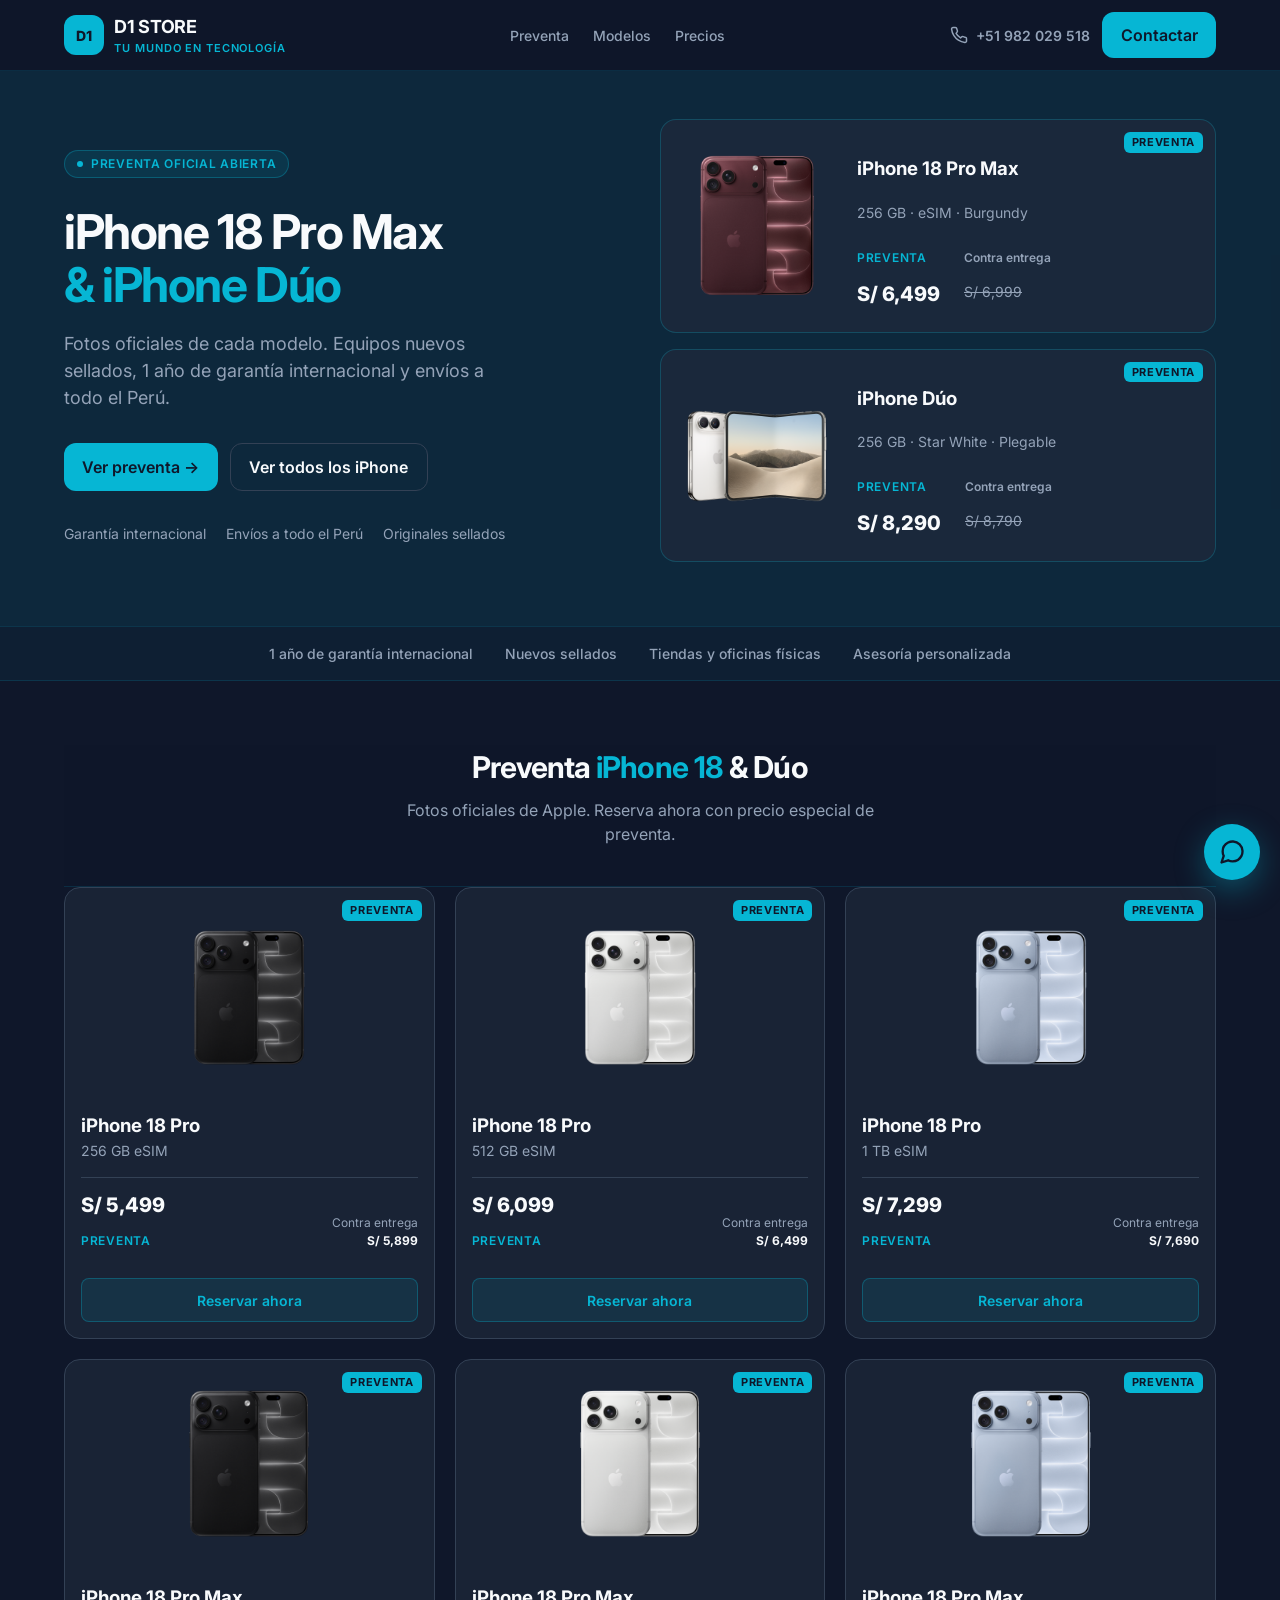
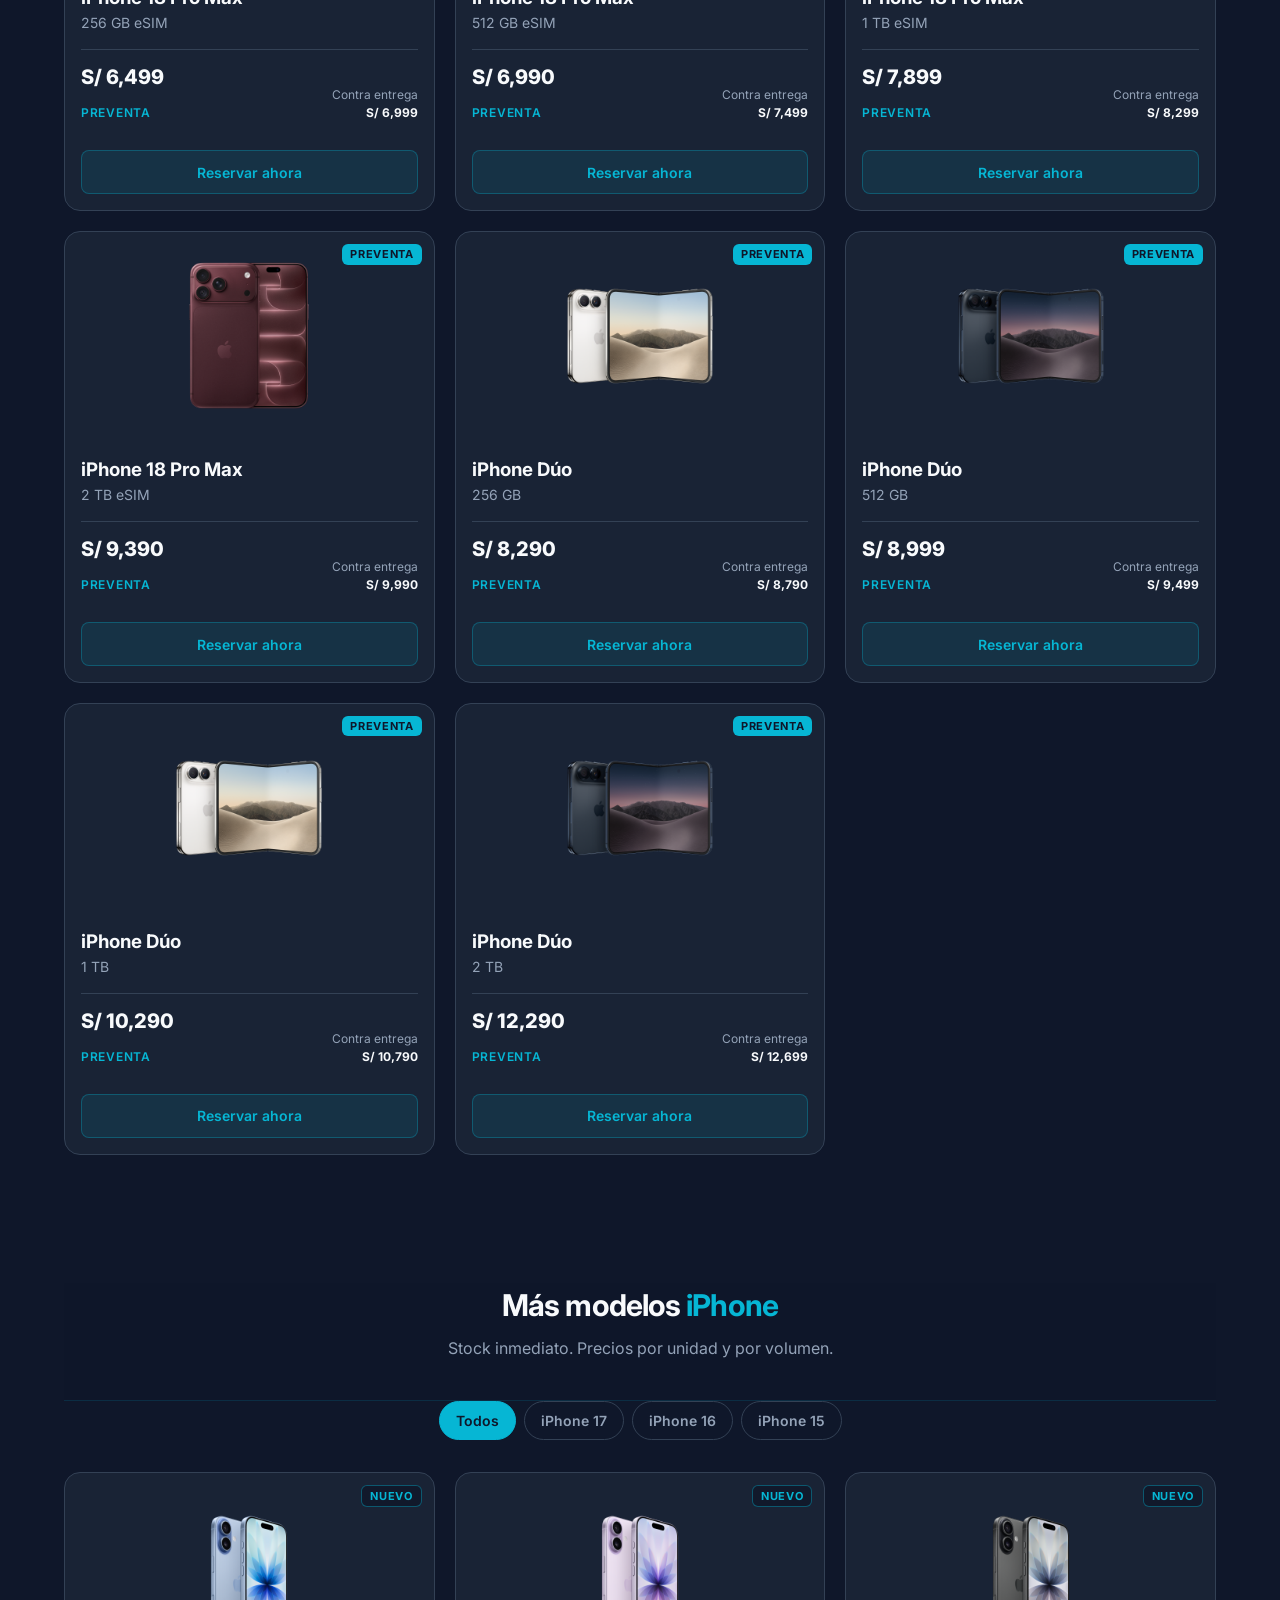
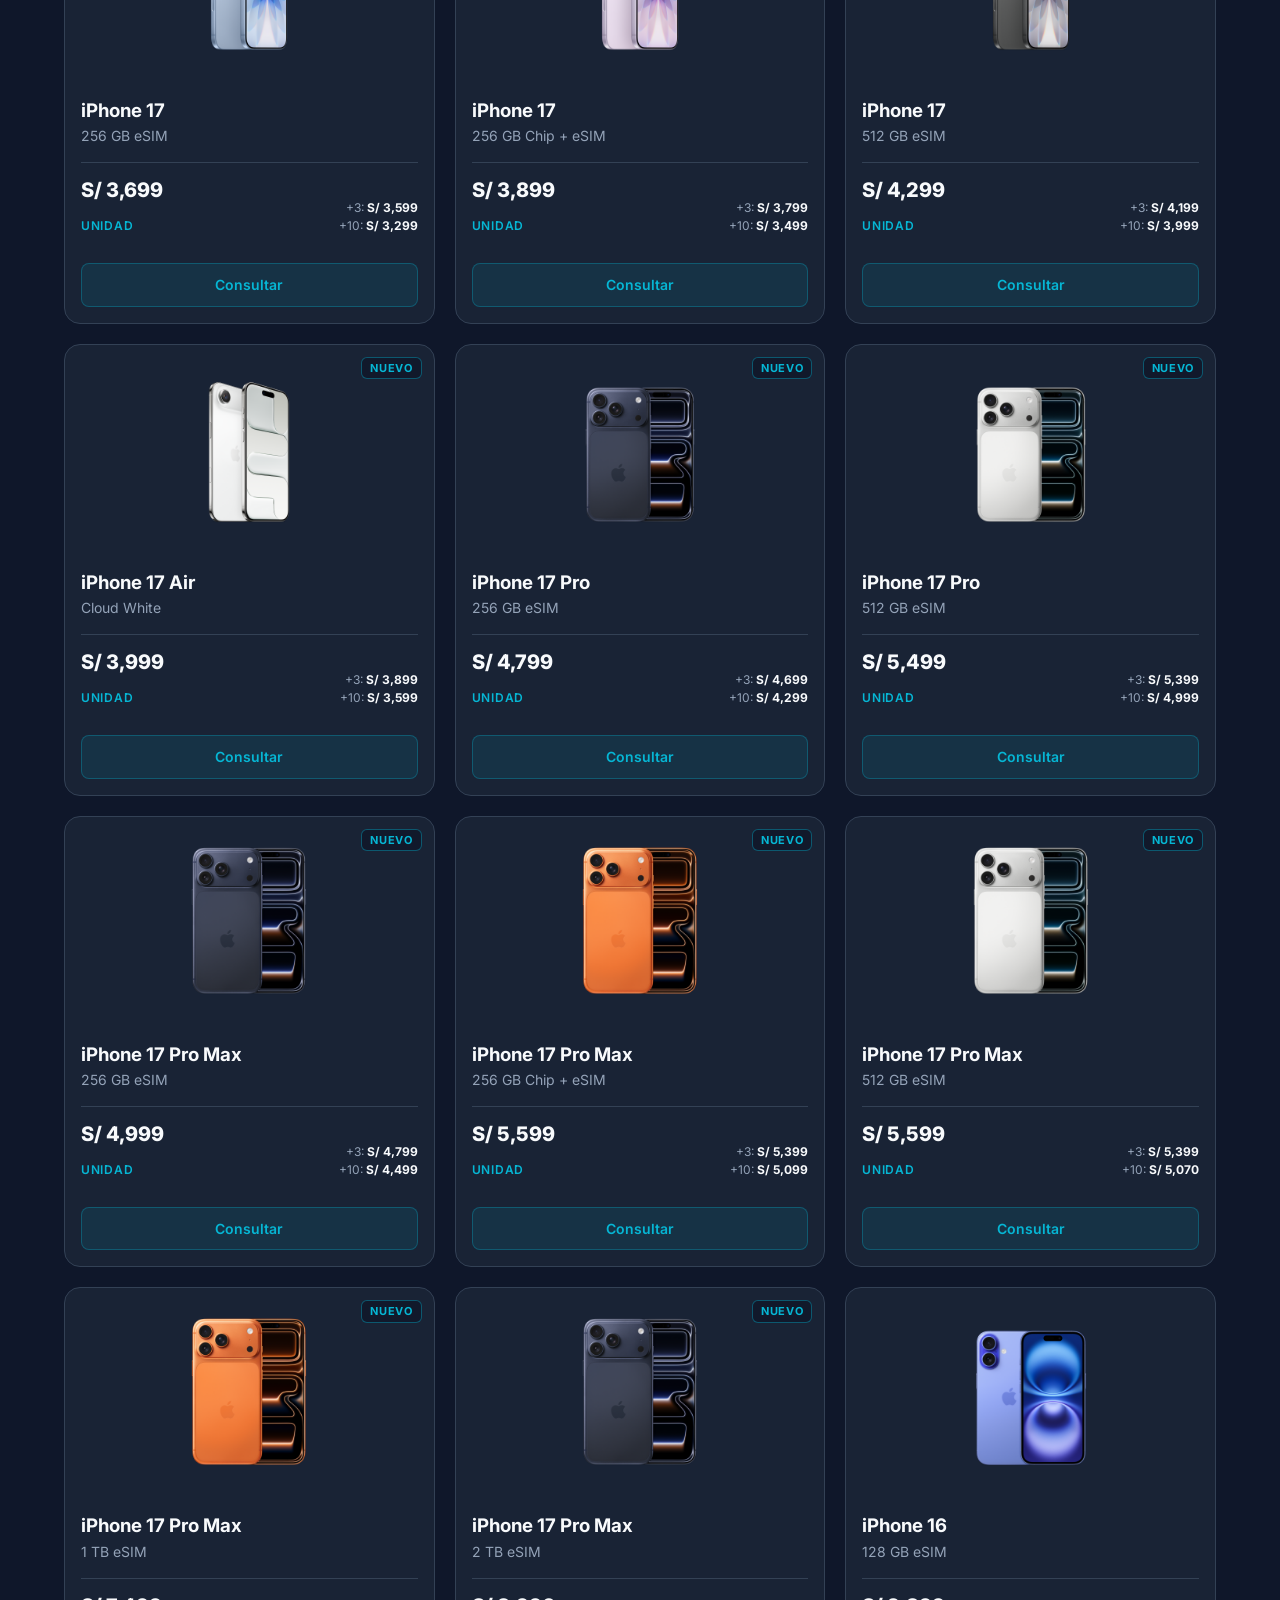
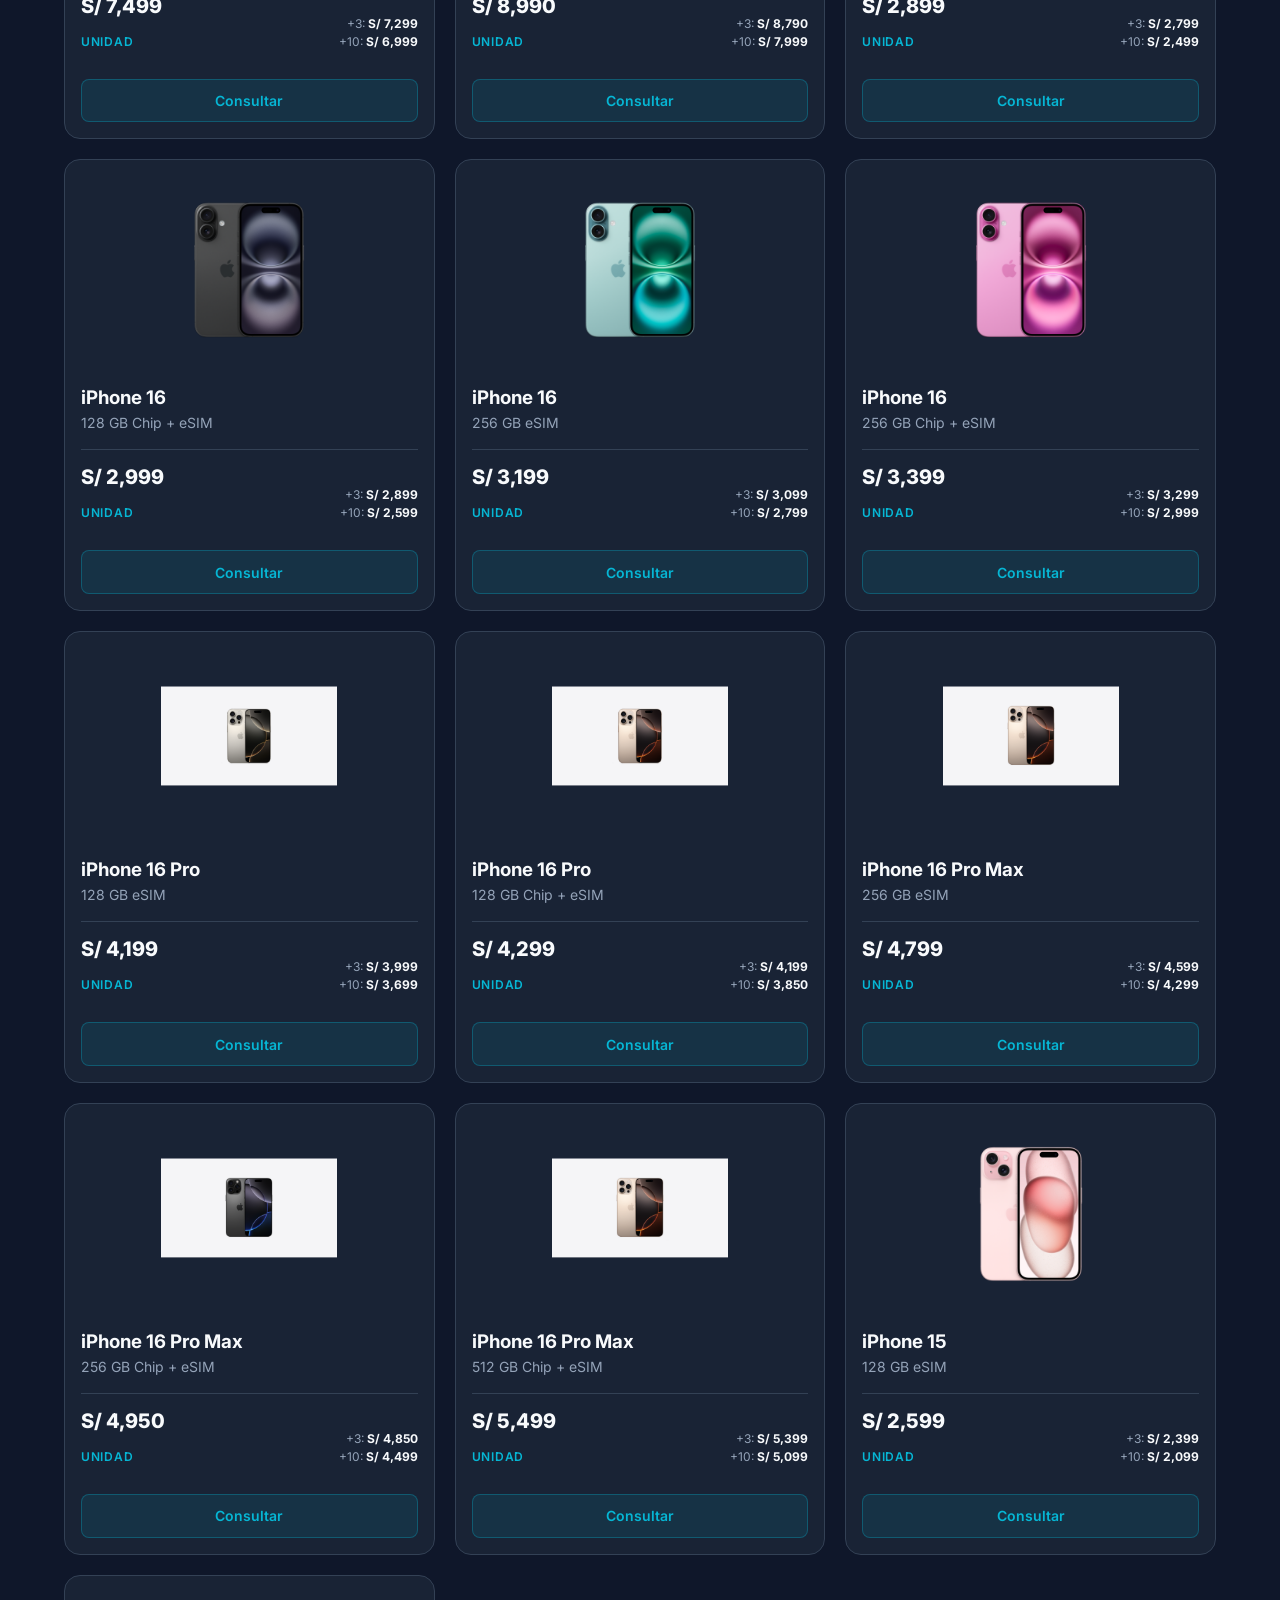
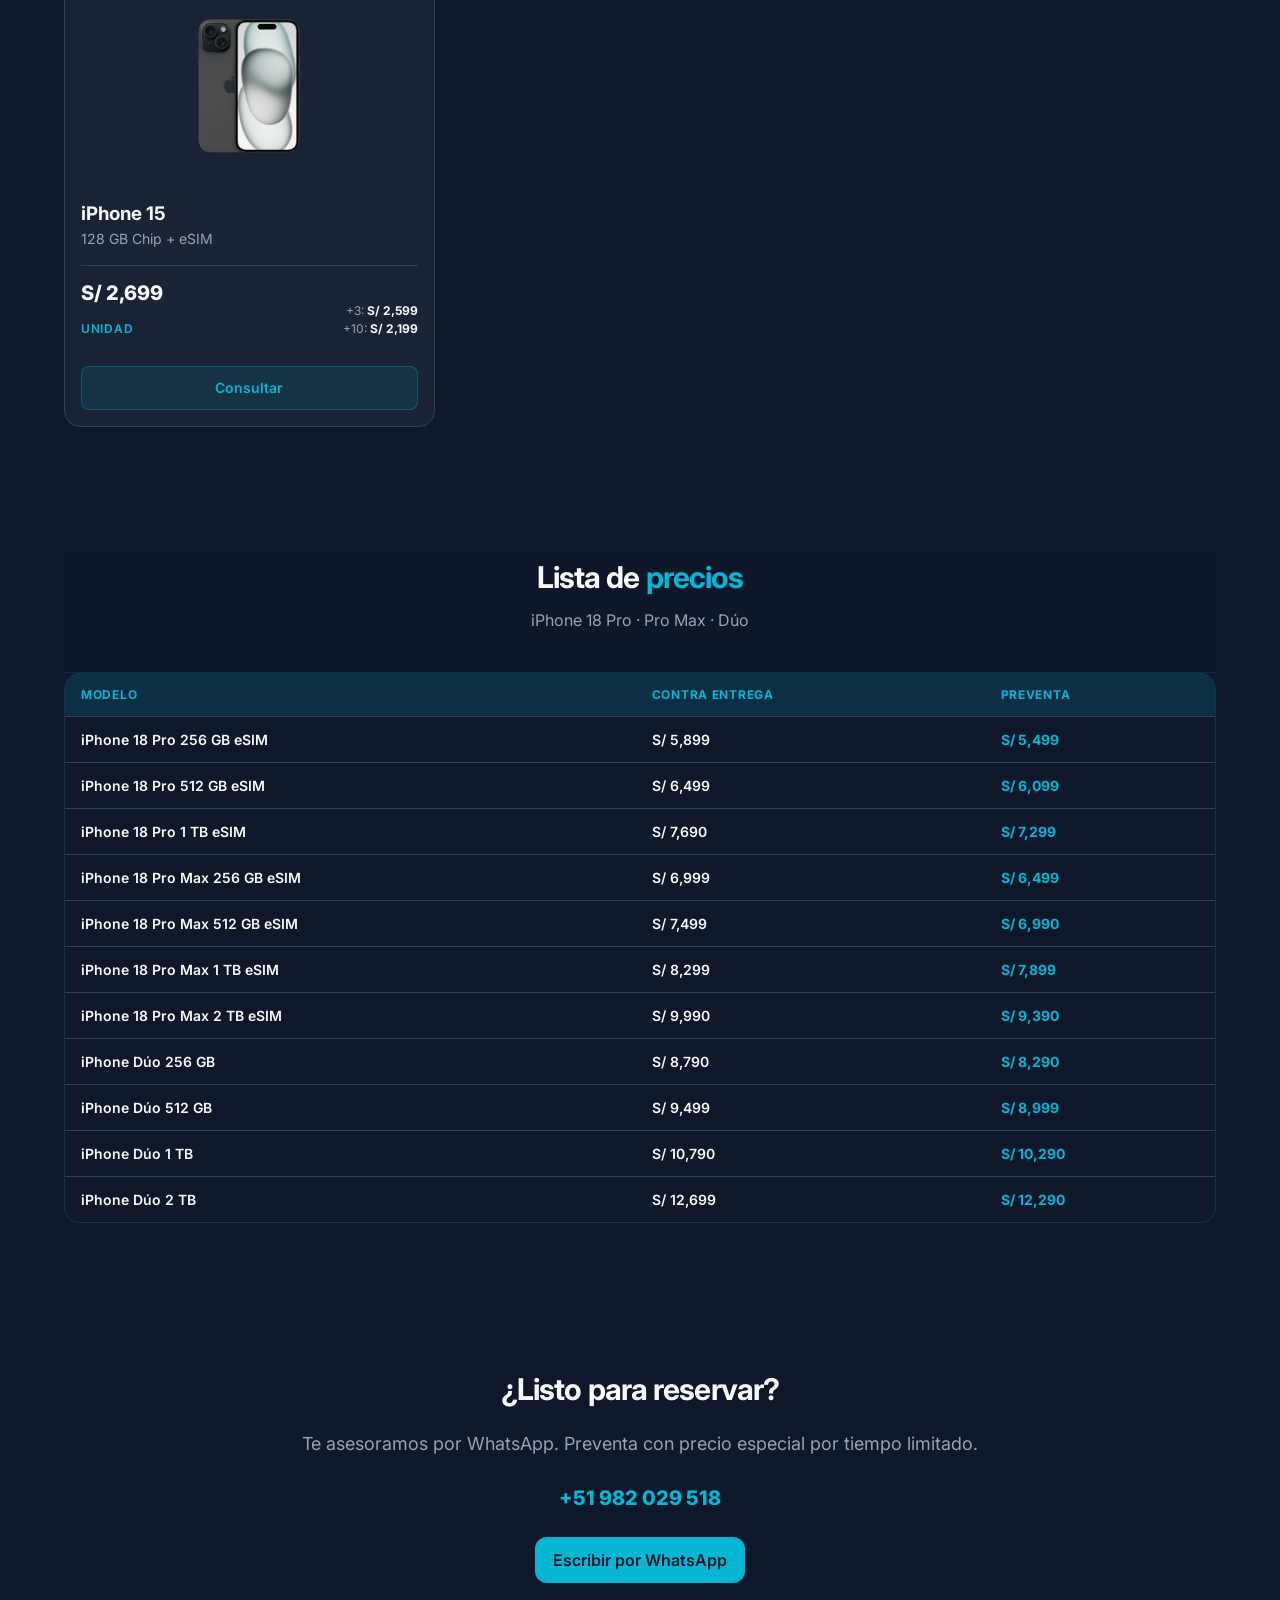
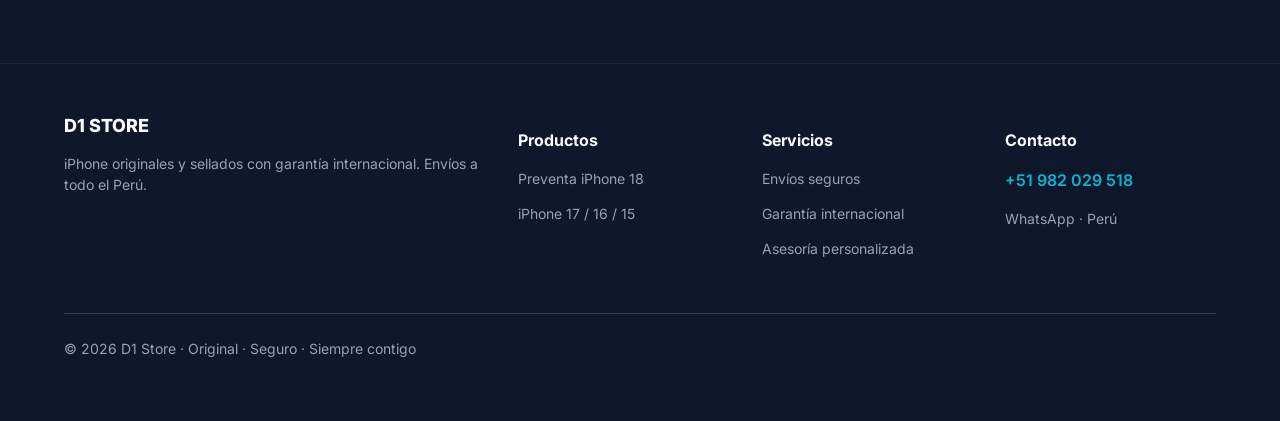
==== index.html @ c3ecac40 "Corregir rutas de fotos para GitHub Pages" ====
<!DOCTYPE html>
<html lang="es">
<head>
  <meta charset="UTF-8" />
  <meta name="viewport" content="width=device-width, initial-scale=1" />
  <title>D1 Store | iPhone oficial</title>
  <meta name="description" content="Preventa iPhone 18 Pro Max e iPhone Dúo. Nuevos sellados, garantía internacional y envíos a todo el Perú." />
  <link rel="icon" href="public/favicon.svg" />
  <meta property="og:title" content="D1 Store — Preventa iPhone 18" />
  <meta property="og:description" content="Preventa iPhone 18 Pro Max e iPhone Dúo. WhatsApp +51 982 029 518." />
  <meta property="og:image" content="https://alipioralo-ai.github.io/d1-store/og.jpg" />
  <meta property="og:type" content="website" />
  <link rel="preconnect" href="https://fonts.googleapis.com" />
  <link rel="preconnect" href="https://fonts.gstatic.com" crossorigin />
  <link href="https://fonts.googleapis.com/css2?family=Inter:wght@500;600;700;800&display=swap" rel="stylesheet" />
  <style>
    :root {
      --bg: #0f172a;
      --fg: #f8fafc;
      --primary: #06b6d4;
      --muted: #94a3b8;
      --surface: #1e293b;
      --border: #334155;
      --radius: 0.875rem;
    }
    * { box-sizing: border-box; }
    html { scroll-behavior: smooth; }
    body {
      margin: 0;
      background: var(--bg);
      color: var(--fg);
      font-family: Inter, ui-sans-serif, system-ui, sans-serif;
      line-height: 1.5;
    }
    a { color: inherit; text-decoration: none; }
    button { font: inherit; cursor: pointer; }
    img { max-width: 100%; display: block; }
    .wrap { width: min(1152px, calc(100% - 2rem)); margin-inline: auto; }
    header {
      position: sticky; top: 0; z-index: 40;
      border-bottom: 1px solid color-mix(in srgb, var(--primary) 15%, transparent);
      background: color-mix(in srgb, var(--bg) 85%, transparent);
      backdrop-filter: blur(16px);
    }
    nav { display: flex; align-items: center; justify-content: space-between; gap: 1rem; padding: 0.75rem 0; }
    .brand { display: flex; align-items: center; gap: 0.65rem; }
    .logo {
      width: 40px; height: 40px; border-radius: 12px;
      background: var(--primary); color: var(--bg);
      display: grid; place-items: center; font-weight: 800; font-size: 14px;
    }
    .brand strong { display: block; font-size: 1.125rem; letter-spacing: -0.02em; }
    .brand small {
      display: block; font-size: 11px; font-weight: 600;
      letter-spacing: 0.08em; text-transform: uppercase; color: var(--primary);
    }
    .links { display: none; gap: 1.5rem; font-size: 14px; font-weight: 500; color: var(--muted); }
    .links a:hover { color: var(--primary); }
    .nav-right { display: flex; align-items: center; gap: 0.75rem; }
    .phone-link { display: none; align-items: center; gap: 0.5rem; font-size: 14px; font-weight: 600; color: var(--muted); }
    .phone-link:hover { color: var(--primary); }
    .btn {
      display: inline-flex; align-items: center; justify-content: center; gap: 0.5rem;
      border-radius: 12px; padding: 0.7rem 1.15rem; font-weight: 600; border: 0;
    }
    .btn-primary { background: var(--primary); color: var(--bg); }
    .btn-outline { border: 1px solid var(--border); background: transparent; color: var(--fg); }
    .hero { position: relative; overflow: hidden; padding: 3rem 0 4rem; }
    .hero::before {
      content: ""; position: absolute; inset: 0;
      background: color-mix(in srgb, var(--primary) 10%, transparent); pointer-events: none;
    }
    .hero-grid { position: relative; display: grid; gap: 2.5rem; align-items: center; }
    .pill {
      display: inline-flex; align-items: center; gap: 0.5rem;
      border: 1px solid color-mix(in srgb, var(--primary) 30%, transparent);
      background: color-mix(in srgb, var(--primary) 10%, transparent);
      color: var(--primary); border-radius: 999px; padding: 0.25rem 0.75rem;
      font-size: 12px; font-weight: 600; letter-spacing: 0.06em; text-transform: uppercase;
    }
    .dot { width: 6px; height: 6px; border-radius: 50%; background: var(--primary); }
    h1 { font-size: clamp(2rem, 5vw, 3rem); line-height: 1.1; letter-spacing: -0.03em; margin: 1rem 0; }
    h1 span { display: block; color: var(--primary); }
    .lede { max-width: 28rem; color: var(--muted); font-size: 1.125rem; }
    .hero-actions { display: flex; flex-wrap: wrap; gap: 0.75rem; margin: 2rem 0; }
    .trust-list { display: flex; flex-wrap: wrap; gap: 0.5rem 1.25rem; padding: 0; margin: 0; list-style: none; color: var(--muted); font-size: 14px; }
    .trust-list li { display: flex; align-items: center; gap: 0.4rem; }
    .hero-cards { display: grid; gap: 1rem; }
    .hero-card {
      position: relative; overflow: hidden; border-radius: 1rem;
      border: 1px solid color-mix(in srgb, var(--primary) 25%, transparent);
      background: color-mix(in srgb, var(--surface) 80%, transparent);
      display: flex; align-items: center;
    }
    .hero-card img { height: 160px; width: auto; object-fit: contain; padding: 0.75rem; }
    .hero-card .info { padding: 1rem 3rem 1rem 0.25rem; }
    .badge {
      position: absolute; right: 12px; top: 12px; z-index: 2;
      border-radius: 6px; padding: 2px 8px; font-size: 11px; font-weight: 700;
      letter-spacing: 0.06em; text-transform: uppercase; background: var(--primary); color: var(--bg);
    }
    .badge.nuevo {
      background: color-mix(in srgb, var(--bg) 80%, transparent);
      color: var(--primary); border: 1px solid color-mix(in srgb, var(--primary) 40%, transparent);
    }
    .price-row { display: flex; flex-wrap: wrap; gap: 1.5rem; }
    .kicker { font-size: 12px; font-weight: 600; letter-spacing: 0.06em; text-transform: uppercase; color: var(--primary); }
    .price { font-size: 1.25rem; font-weight: 800; margin: 0; }
    .strike { color: var(--muted); text-decoration: line-through; font-size: 14px; }
    .bar {
      border-block: 1px solid color-mix(in srgb, var(--primary) 15%, transparent);
      background: color-mix(in srgb, var(--primary) 5%, transparent);
      padding: 1rem 0;
    }
    .bar-inner { display: flex; flex-wrap: wrap; justify-content: center; gap: 0.75rem 2rem; font-size: 14px; font-weight: 500; color: var(--muted); }
    .bar-inner span { display: flex; align-items: center; gap: 0.5rem; }
    section { padding: 4rem 0; }
    .center { text-align: center; }
    h2 { font-size: 1.875rem; letter-spacing: -0.03em; margin: 0 0 0.5rem; }
    h2 span { color: var(--primary); }
    .sub { color: var(--muted); max-width: 32rem; margin: 0 auto 2.5rem; }
    .grid { display: grid; grid-template-columns: 1fr; gap: 1.25rem; }
    .card {
      position: relative; display: flex; flex-direction: column;
      overflow: hidden; border-radius: 1rem; border: 1px solid var(--border);
      background: color-mix(in srgb, var(--surface) 70%, transparent);
    }
    .card:hover { border-color: color-mix(in srgb, var(--primary) 40%, transparent); }
    .card-img { height: 208px; display: grid; place-items: center; }
    .card-img img { height: 176px; width: auto; object-fit: contain; }
    .card-body { padding: 1rem; display: flex; flex-direction: column; flex: 1; }
    .card h3 { margin: 0; }
    .card .spec { color: var(--muted); font-size: 14px; margin: 0 0 1rem; }
    .card-foot {
      margin-top: auto; display: flex; justify-content: space-between; align-items: flex-end;
      border-top: 1px solid var(--border); padding-top: 0.75rem;
    }
    .tiny { font-size: 12px; color: var(--muted); text-align: right; }
    .consult {
      margin-top: 1rem; display: block; text-align: center; border-radius: 8px; padding: 0.65rem;
      border: 1px solid color-mix(in srgb, var(--primary) 30%, transparent);
      background: color-mix(in srgb, var(--primary) 10%, transparent);
      color: var(--primary); font-size: 14px; font-weight: 600;
    }
    .consult:hover { background: var(--primary); color: var(--bg); }
    .tabs { display: flex; flex-wrap: wrap; justify-content: center; gap: 0.5rem; margin-bottom: 2rem; }
    .tab {
      border-radius: 999px; padding: 0.5rem 1rem; font-size: 14px; font-weight: 600;
      border: 1px solid var(--border); background: transparent; color: var(--muted);
    }
    .tab.on { background: var(--primary); color: var(--bg); border-color: var(--primary); }
    .table-wrap { overflow-x: auto; border-radius: 1rem; border: 1px solid color-mix(in srgb, var(--primary) 20%, transparent); }
    table { width: 100%; min-width: 640px; border-collapse: collapse; text-align: left; font-size: 14px; }
    th {
      background: color-mix(in srgb, var(--primary) 15%, transparent);
      color: var(--primary); text-transform: uppercase; letter-spacing: 0.06em; font-size: 12px;
      padding: 0.75rem 1rem;
    }
    td { padding: 0.75rem 1rem; border-top: 1px solid var(--border); color: var(--muted); }
    td.strong { color: var(--fg); font-weight: 600; }
    td.cyan { color: var(--primary); font-weight: 700; }
    .cta { text-align: center; padding: 5rem 1rem; }
    .cta p { color: var(--muted); font-size: 1.125rem; }
    .wa-big { display: inline-flex; align-items: center; gap: 0.5rem; font-size: 1.25rem; font-weight: 800; color: var(--primary); margin: 0.5rem 0 1.5rem; }
    footer { border-top: 1px solid color-mix(in srgb, var(--primary) 10%, transparent); padding: 3rem 0; }
    .foot { display: grid; gap: 2rem; }
    footer .muted { color: var(--muted); font-size: 14px; }
    .copy { margin-top: 2.5rem; padding-top: 1.5rem; border-top: 1px solid var(--border); color: var(--muted); font-size: 14px; }
    .float {
      position: fixed; right: 1.25rem; bottom: 1.25rem; z-index: 50;
      width: 56px; height: 56px; border-radius: 50%;
      background: var(--primary); color: var(--bg);
      display: grid; place-items: center; box-shadow: 0 10px 30px color-mix(in srgb, var(--primary) 35%, transparent);
    }
    .icon { width: 18px; height: 18px; fill: none; stroke: currentColor; stroke-width: 2; stroke-linecap: round; stroke-linejoin: round; }
    @media (min-width: 640px) {
      .grid { grid-template-columns: 1fr 1fr; }
      .hero-card img { height: 192px; }
    }
    @media (min-width: 768px) {
      .links, .phone-link { display: flex; }
      .foot { grid-template-columns: 2fr 1fr 1fr 1fr; }
    }
    @media (min-width: 1024px) {
      .hero-grid { grid-template-columns: 1fr 1fr; }
      .grid { grid-template-columns: 1fr 1fr 1fr; }
    }
    @media (prefers-reduced-motion: reduce) {
      html { scroll-behavior: auto; }
    }
  </style>
</head>
<body>
  <header>
    <nav class="wrap">
      <a class="brand" href="#inicio">
        <span class="logo">D1</span>
        <span>
          <strong>D1 STORE</strong>
          <small>Tu mundo en tecnología</small>
        </span>
      </a>
      <div class="links">
        <a href="#preventa">Preventa</a>
        <a href="#modelos">Modelos</a>
        <a href="#precios">Precios</a>
      </div>
      <div class="nav-right">
        <a class="phone-link" href="https://wa.me/51982029518?text=Hola%2C%20quiero%20informaci%C3%B3n%20sobre%20la%20preventa%20del%20iPhone%2018%20Pro%20Max%20%2F%20iPhone%20D%C3%BAo" target="_blank" rel="noopener">
          <svg class="icon" viewBox="0 0 24 24"><path d="M22 16.92v3a2 2 0 0 1-2.18 2 19.79 19.79 0 0 1-8.63-3.07 19.5 19.5 0 0 1-6-6 19.79 19.79 0 0 1-3.07-8.67A2 2 0 0 1 4.11 2h3a2 2 0 0 1 2 1.72c.13.81.36 1.6.7 2.34a2 2 0 0 1-.45 2.11L8.09 9.91a16 16 0 0 0 6 6l1.27-1.27a2 2 0 0 1 2.11-.45c.74.34 1.53.57 2.34.7A2 2 0 0 1 22 16.92z"/></svg>
          +51 982 029 518
        </a>
        <a class="btn btn-primary" href="https://wa.me/51982029518?text=Hola%2C%20quiero%20informaci%C3%B3n%20sobre%20la%20preventa%20del%20iPhone%2018%20Pro%20Max%20%2F%20iPhone%20D%C3%BAo" target="_blank" rel="noopener">Contactar</a>
      </div>
    </nav>
  </header>

  <section class="hero" id="inicio">
    <div class="wrap hero-grid">
      <div>
        <p class="pill"><span class="dot"></span> Preventa oficial abierta</p>
        <h1>iPhone 18 Pro Max<span>& iPhone Dúo</span></h1>
        <p class="lede">Fotos oficiales de cada modelo. Equipos nuevos sellados, 1 año de garantía internacional y envíos a todo el Perú.</p>
        <div class="hero-actions">
          <a class="btn btn-primary" href="#preventa">Ver preventa →</a>
          <a class="btn btn-outline" href="#modelos">Ver todos los iPhone</a>
        </div>
        <ul class="trust-list">
          <li>Garantía internacional</li>
          <li>Envíos a todo el Perú</li>
          <li>Originales sellados</li>
        </ul>
      </div>
      <div class="hero-cards">
        <article class="hero-card">
          <span class="badge">Preventa</span>
          <img src="public/phones/18-pro-max-burgundy.png" alt="iPhone 18 Pro Max burgundy" />
          <div class="info">
            <h3>iPhone 18 Pro Max</h3>
            <p class="spec" style="color:var(--muted);font-size:14px">256 GB · eSIM · Burgundy</p>
            <div class="price-row">
              <div><p class="kicker">Preventa</p><p class="price">S/ 6,499</p></div>
              <div><p class="kicker" style="color:var(--muted);text-transform:none;letter-spacing:0">Contra entrega</p><p class="strike">S/ 6,999</p></div>
            </div>
          </div>
        </article>
        <article class="hero-card">
          <span class="badge">Preventa</span>
          <img src="public/phones/duo-star-white.png" alt="iPhone Dúo Star White" />
          <div class="info">
            <h3>iPhone Dúo</h3>
            <p class="spec" style="color:var(--muted);font-size:14px">256 GB · Star White · Plegable</p>
            <div class="price-row">
              <div><p class="kicker">Preventa</p><p class="price">S/ 8,290</p></div>
              <div><p class="kicker" style="color:var(--muted);text-transform:none;letter-spacing:0">Contra entrega</p><p class="strike">S/ 8,790</p></div>
            </div>
          </div>
        </article>
      </div>
    </div>
  </section>

  <div class="bar">
    <div class="wrap bar-inner">
      <span>1 año de garantía internacional</span>
      <span>Nuevos sellados</span>
      <span>Tiendas y oficinas físicas</span>
      <span>Asesoría personalizada</span>
    </div>
  </div>

  <section id="preventa">
    <div class="wrap">
      <header class="center">
        <h2>Preventa <span>iPhone 18</span> & Dúo</h2>
        <p class="sub">Fotos oficiales de Apple. Reserva ahora con precio especial de preventa.</p>
      </header>
      <div class="grid" id="preventa-grid"></div>
    </div>
  </section>

  <section id="modelos" style="background:var(--bg)">
    <div class="wrap">
      <header class="center">
        <h2>Más modelos <span>iPhone</span></h2>
        <p class="sub">Stock inmediato. Precios por unidad y por volumen.</p>
      </header>
      <div class="tabs" id="tabs">
        <button class="tab on" data-tab="all" type="button">Todos</button>
        <button class="tab" data-tab="17" type="button">iPhone 17</button>
        <button class="tab" data-tab="16" type="button">iPhone 16</button>
        <button class="tab" data-tab="15" type="button">iPhone 15</button>
      </div>
      <div class="grid" id="catalog-grid"></div>
    </div>
  </section>

  <section id="precios">
    <div class="wrap">
      <header class="center">
        <h2>Lista de <span>precios</span></h2>
        <p class="sub">iPhone 18 Pro · Pro Max · Dúo</p>
      </header>
      <div class="table-wrap">
        <table>
          <thead>
            <tr><th>Modelo</th><th>Contra entrega</th><th>Preventa</th></tr>
          </thead>
          <tbody id="price-rows"></tbody>
        </table>
      </div>
    </div>
  </section>

  <section class="cta" id="contacto">
    <h2>¿Listo para reservar?</h2>
    <p>Te asesoramos por WhatsApp. Preventa con precio especial por tiempo limitado.</p>
    <a class="wa-big" href="https://wa.me/51982029518?text=Hola%2C%20quiero%20informaci%C3%B3n%20sobre%20la%20preventa%20del%20iPhone%2018%20Pro%20Max%20%2F%20iPhone%20D%C3%BAo" target="_blank" rel="noopener">+51 982 029 518</a>
    <div>
      <a class="btn btn-primary" href="https://wa.me/51982029518?text=Hola%2C%20quiero%20informaci%C3%B3n%20sobre%20la%20preventa%20del%20iPhone%2018%20Pro%20Max%20%2F%20iPhone%20D%C3%BAo" target="_blank" rel="noopener">Escribir por WhatsApp</a>
    </div>
  </section>

  <footer>
    <div class="wrap">
      <div class="foot">
        <div>
          <p style="font-size:1.125rem;font-weight:800;margin:0 0 0.5rem">D1 STORE</p>
          <p class="muted">iPhone originales y sellados con garantía internacional. Envíos a todo el Perú.</p>
        </div>
        <div>
          <p style="font-weight:700">Productos</p>
          <p class="muted"><a href="#preventa">Preventa iPhone 18</a></p>
          <p class="muted"><a href="#modelos">iPhone 17 / 16 / 15</a></p>
        </div>
        <div>
          <p style="font-weight:700">Servicios</p>
          <p class="muted">Envíos seguros</p>
          <p class="muted">Garantía internacional</p>
          <p class="muted">Asesoría personalizada</p>
        </div>
        <div>
          <p style="font-weight:700">Contacto</p>
          <p><a href="https://wa.me/51982029518?text=Hola%2C%20quiero%20informaci%C3%B3n%20sobre%20la%20preventa%20del%20iPhone%2018%20Pro%20Max%20%2F%20iPhone%20D%C3%BAo" target="_blank" rel="noopener" style="color:var(--primary);font-weight:600">+51 982 029 518</a></p>
          <p class="muted">WhatsApp · Perú</p>
        </div>
      </div>
      <p class="copy">© 2026 D1 Store · Original · Seguro · Siempre contigo</p>
    </div>
  </footer>

  <a class="float" href="https://wa.me/51982029518?text=Hola%2C%20quiero%20informaci%C3%B3n%20sobre%20la%20preventa%20del%20iPhone%2018%20Pro%20Max%20%2F%20iPhone%20D%C3%BAo" target="_blank" rel="noopener" aria-label="WhatsApp +51 982 029 518">
    <svg class="icon" style="width:28px;height:28px" viewBox="0 0 24 24"><path d="M21 11.5a8.38 8.38 0 0 1-.9 3.8 8.5 8.5 0 0 1-7.6 4.7 8.38 8.38 0 0 1-3.8-.9L3 21l1.9-5.7a8.38 8.38 0 0 1-.9-3.8 8.5 8.5 0 0 1 4.7-7.6 8.38 8.38 0 0 1 3.8-.9h.5a8.48 8.48 0 0 1 8 8v.5z"/></svg>
  </a>

  <script>
    const PRODUCTS = [
      { series:"18", name:"iPhone 18 Pro", storage:"256 GB eSIM", image:"public/phones/18-pro-black.png", tag:"preventa", preventa:5499, contra:5899 },
      { series:"18", name:"iPhone 18 Pro", storage:"512 GB eSIM", image:"public/phones/18-pro-silver.png", tag:"preventa", preventa:6099, contra:6499 },
      { series:"18", name:"iPhone 18 Pro", storage:"1 TB eSIM", image:"public/phones/18-pro-glacier.png", tag:"preventa", preventa:7299, contra:7690 },
      { series:"18", name:"iPhone 18 Pro Max", storage:"256 GB eSIM", image:"public/phones/18-pro-max-black.png", tag:"preventa", preventa:6499, contra:6999 },
      { series:"18", name:"iPhone 18 Pro Max", storage:"512 GB eSIM", image:"public/phones/18-pro-max-silver.png", tag:"preventa", preventa:6990, contra:7499 },
      { series:"18", name:"iPhone 18 Pro Max", storage:"1 TB eSIM", image:"public/phones/18-pro-max-glacier.png", tag:"preventa", preventa:7899, contra:8299 },
      { series:"18", name:"iPhone 18 Pro Max", storage:"2 TB eSIM", image:"public/phones/18-pro-max-burgundy.png", tag:"preventa", preventa:9390, contra:9990 },
      { series:"duo", name:"iPhone Dúo", storage:"256 GB", image:"public/phones/duo-star-white.png", tag:"preventa", preventa:8290, contra:8790 },
      { series:"duo", name:"iPhone Dúo", storage:"512 GB", image:"public/phones/duo-night-sky.png", tag:"preventa", preventa:8999, contra:9499 },
      { series:"duo", name:"iPhone Dúo", storage:"1 TB", image:"public/phones/duo-star-white.png", tag:"preventa", preventa:10290, contra:10790 },
      { series:"duo", name:"iPhone Dúo", storage:"2 TB", image:"public/phones/duo-night-sky.png", tag:"preventa", preventa:12290, contra:12699 },
      { series:"17", name:"iPhone 17", storage:"256 GB eSIM", image:"public/phones/17-mistblue.png", tag:"nuevo", unit:3699, bulk3:3599, bulk10:3299 },
      { series:"17", name:"iPhone 17", storage:"256 GB Chip + eSIM", image:"public/phones/17-lavender.png", tag:"nuevo", unit:3899, bulk3:3799, bulk10:3499 },
      { series:"17", name:"iPhone 17", storage:"512 GB eSIM", image:"public/phones/17-black.png", tag:"nuevo", unit:4299, bulk3:4199, bulk10:3999 },
      { series:"17", name:"iPhone 17 Air", storage:"Cloud White", image:"public/phones/17-air-white.png", tag:"nuevo", unit:3999, bulk3:3899, bulk10:3599 },
      { series:"17", name:"iPhone 17 Pro", storage:"256 GB eSIM", image:"public/phones/17-pro-blue.png", tag:"nuevo", unit:4799, bulk3:4699, bulk10:4299 },
      { series:"17", name:"iPhone 17 Pro", storage:"512 GB eSIM", image:"public/phones/17-pro-silver.png", tag:"nuevo", unit:5499, bulk3:5399, bulk10:4999 },
      { series:"17", name:"iPhone 17 Pro Max", storage:"256 GB eSIM", image:"public/phones/17-pro-max-blue.png", tag:"nuevo", unit:4999, bulk3:4799, bulk10:4499 },
      { series:"17", name:"iPhone 17 Pro Max", storage:"256 GB Chip + eSIM", image:"public/phones/17-pro-max-orange.png", tag:"nuevo", unit:5599, bulk3:5399, bulk10:5099 },
      { series:"17", name:"iPhone 17 Pro Max", storage:"512 GB eSIM", image:"public/phones/17-pro-max-silver.png", tag:"nuevo", unit:5599, bulk3:5399, bulk10:5070 },
      { series:"17", name:"iPhone 17 Pro Max", storage:"1 TB eSIM", image:"public/phones/17-pro-max-orange.png", tag:"nuevo", unit:7499, bulk3:7299, bulk10:6999 },
      { series:"17", name:"iPhone 17 Pro Max", storage:"2 TB eSIM", image:"public/phones/17-pro-max-blue.png", tag:"nuevo", unit:8990, bulk3:8790, bulk10:7999 },
      { series:"16", name:"iPhone 16", storage:"128 GB eSIM", image:"public/phones/16-ultramarine.png", unit:2899, bulk3:2799, bulk10:2499 },
      { series:"16", name:"iPhone 16", storage:"128 GB Chip + eSIM", image:"public/phones/16-black.png", unit:2999, bulk3:2899, bulk10:2599 },
      { series:"16", name:"iPhone 16", storage:"256 GB eSIM", image:"public/phones/16-teal.png", unit:3199, bulk3:3099, bulk10:2799 },
      { series:"16", name:"iPhone 16", storage:"256 GB Chip + eSIM", image:"public/phones/16-pink.png", unit:3399, bulk3:3299, bulk10:2999 },
      { series:"16", name:"iPhone 16 Pro", storage:"128 GB eSIM", image:"public/phones/16-pro-natural.png", unit:4199, bulk3:3999, bulk10:3699 },
      { series:"16", name:"iPhone 16 Pro", storage:"128 GB Chip + eSIM", image:"public/phones/16-pro-desert.png", unit:4299, bulk3:4199, bulk10:3850 },
      { series:"16", name:"iPhone 16 Pro Max", storage:"256 GB eSIM", image:"public/phones/16-pro-max-desert.png", unit:4799, bulk3:4599, bulk10:4299 },
      { series:"16", name:"iPhone 16 Pro Max", storage:"256 GB Chip + eSIM", image:"public/phones/16-pro-max-black.png", unit:4950, bulk3:4850, bulk10:4499 },
      { series:"16", name:"iPhone 16 Pro Max", storage:"512 GB Chip + eSIM", image:"public/phones/16-pro-max-desert.png", unit:5499, bulk3:5399, bulk10:5099 },
      { series:"15", name:"iPhone 15", storage:"128 GB eSIM", image:"public/phones/15-pink.png", unit:2599, bulk3:2399, bulk10:2099 },
      { series:"15", name:"iPhone 15", storage:"128 GB Chip + eSIM", image:"public/phones/15-black.png", unit:2699, bulk3:2599, bulk10:2199 }
    ];

    const soles = (n) => "S/ " + n.toLocaleString("es-PE");
    const wa = (p) => "https://wa.me/51982029518?text=" + encodeURIComponent("Hola, quiero consultar " + p.name + " " + p.storage);

    function card(p) {
      const badge = p.tag ? `<span class="badge${p.tag === "nuevo" ? " nuevo" : ""}">${p.tag === "preventa" ? "Preventa" : "Nuevo"}</span>` : "";
      const main = p.preventa ?? p.unit ?? 0;
      const label = p.preventa ? "Preventa" : "Unidad";
      const extra = p.contra
        ? `Contra entrega<br><strong style="color:var(--fg)">${soles(p.contra)}</strong>`
        : (p.bulk3 && p.bulk10 ? `+3: <strong style="color:var(--fg)">${soles(p.bulk3)}</strong><br>+10: <strong style="color:var(--fg)">${soles(p.bulk10)}</strong>` : "");
      return `<article class="card">${badge}
        <div class="card-img"><img src="${p.image}" alt="${p.name} ${p.storage}"></div>
        <div class="card-body">
          <h3>${p.name}</h3>
          <p class="spec">${p.storage}</p>
          <div class="card-foot">
            <div><p class="price">${soles(main)}</p><p class="kicker">${label}</p></div>
            <p class="tiny">${extra}</p>
          </div>
          <a class="consult" href="${wa(p)}" target="_blank" rel="noopener">${p.preventa ? "Reservar ahora" : "Consultar"}</a>
        </div>
      </article>`;
    }

    document.getElementById("preventa-grid").innerHTML = PRODUCTS.filter((p) => p.series === "18" || p.series === "duo").map(card).join("");

    const catalog = PRODUCTS.filter((p) => p.series === "17" || p.series === "16" || p.series === "15");
    const catalogGrid = document.getElementById("catalog-grid");
    function renderCatalog(tab) {
      catalogGrid.innerHTML = catalog.filter((p) => tab === "all" || p.series === tab).map(card).join("");
    }
    renderCatalog("all");
    document.getElementById("tabs").addEventListener("click", (e) => {
      const btn = e.target.closest(".tab");
      if (!btn) return;
      document.querySelectorAll(".tab").forEach((t) => t.classList.toggle("on", t === btn));
      renderCatalog(btn.dataset.tab);
    });

    document.getElementById("price-rows").innerHTML = PRODUCTS.filter((p) => p.preventa && p.contra).map((p) =>
      `<tr><td class="strong">${p.name} ${p.storage}</td><td class="strong">${soles(p.contra)}</td><td class="cyan">${soles(p.preventa)}</td></tr>`
    ).join("");
  </script>
</body>
</html>
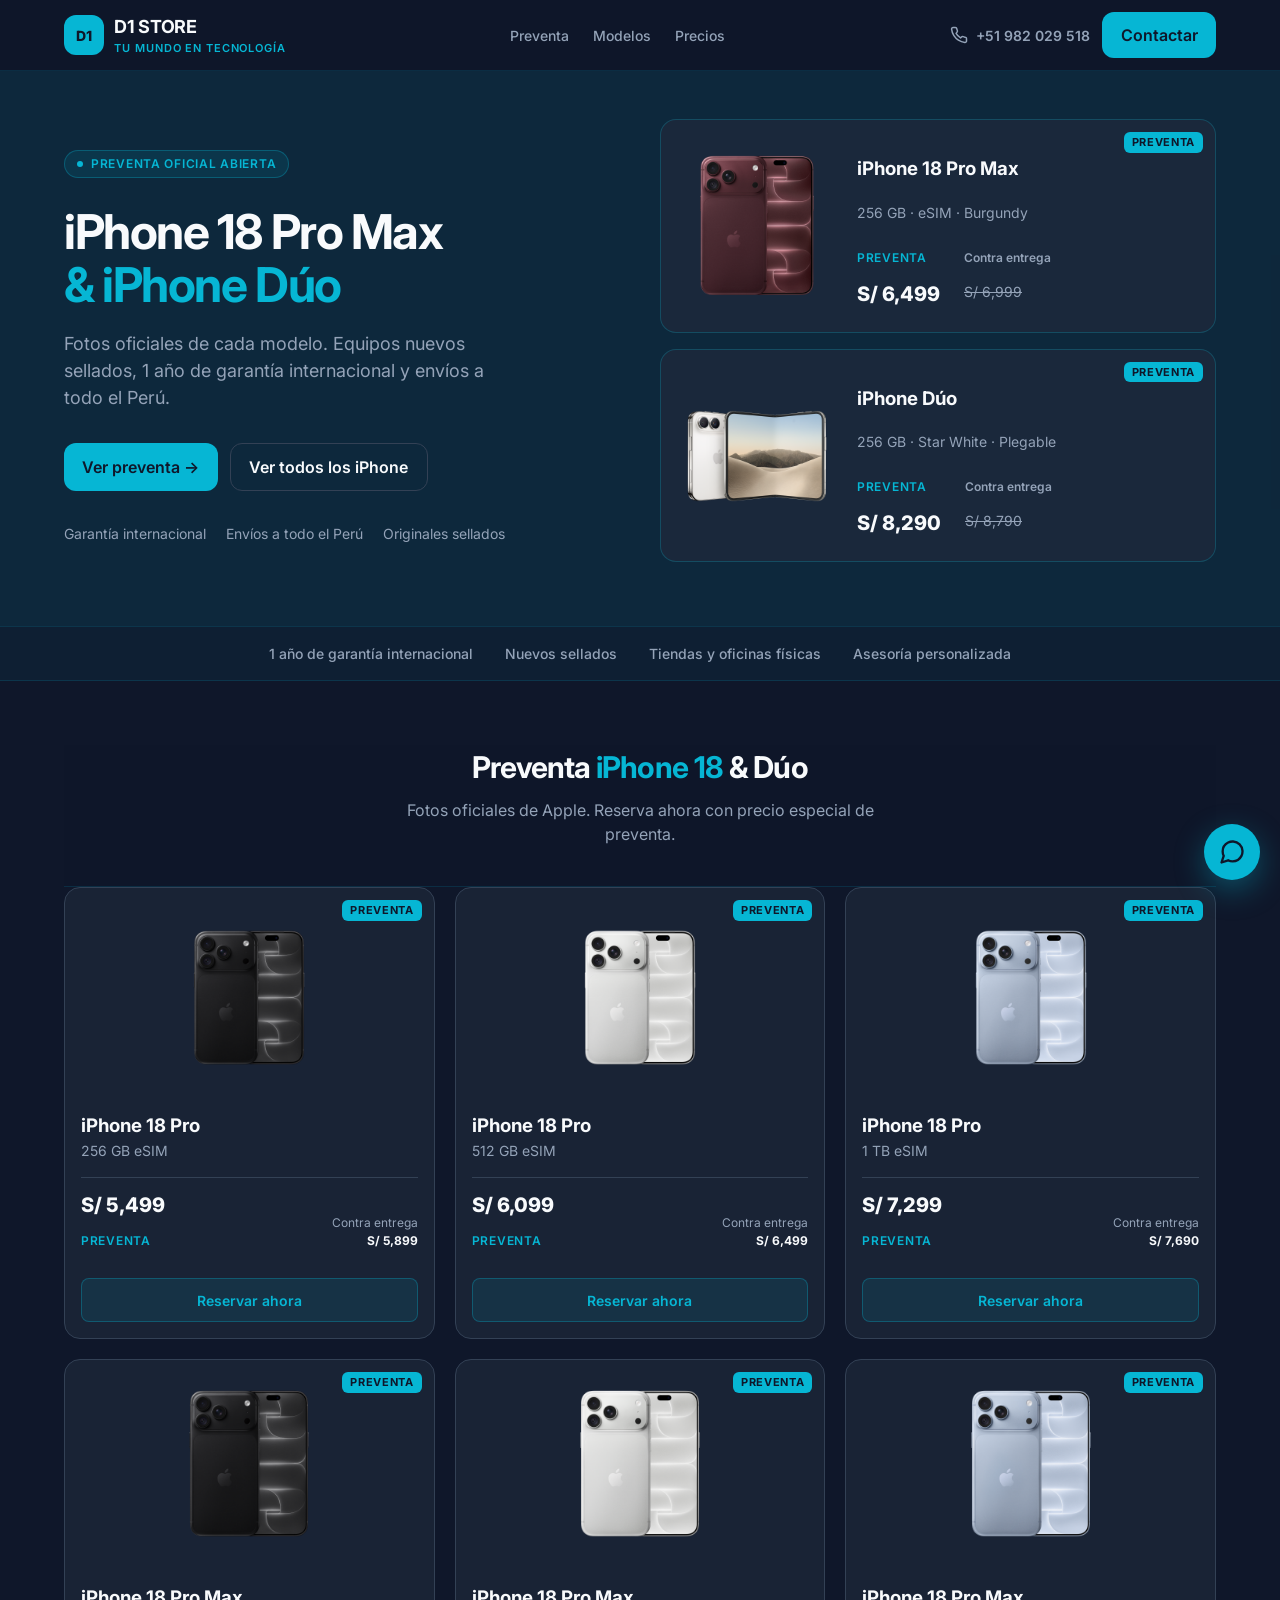
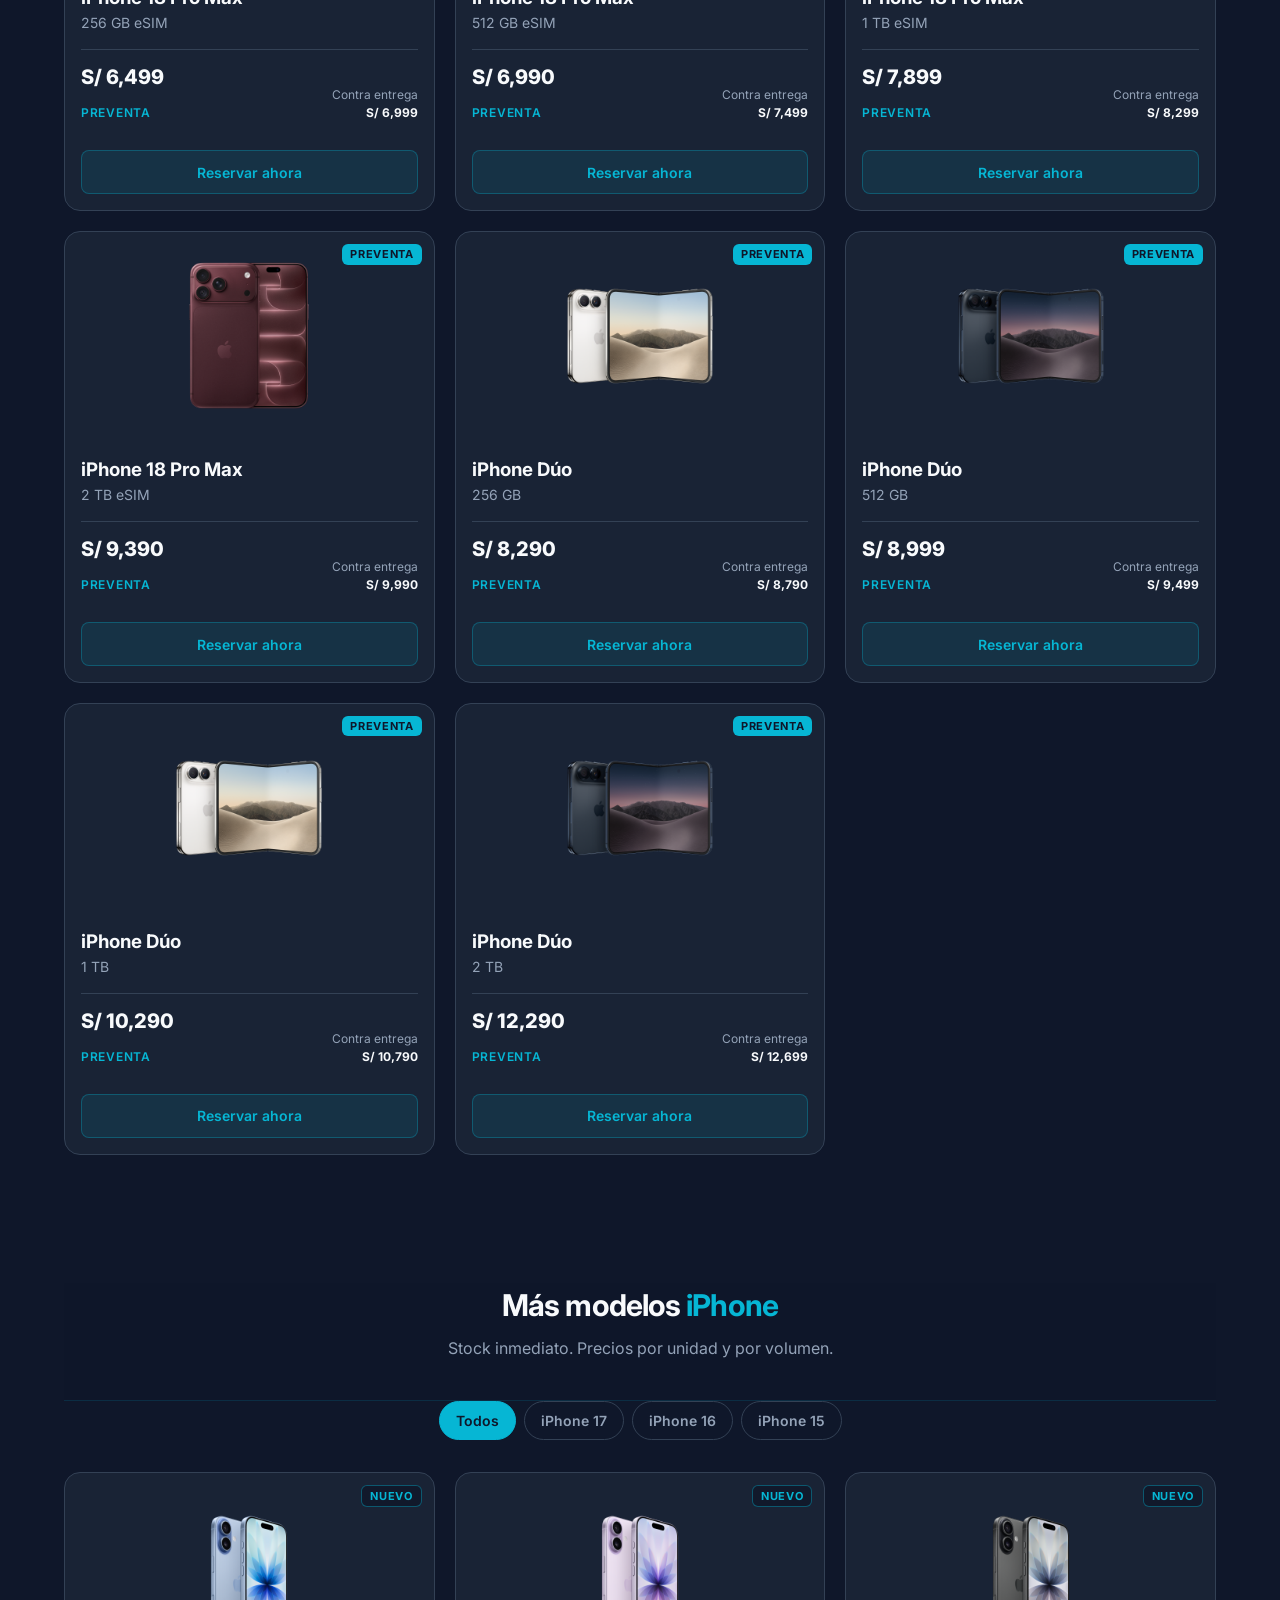
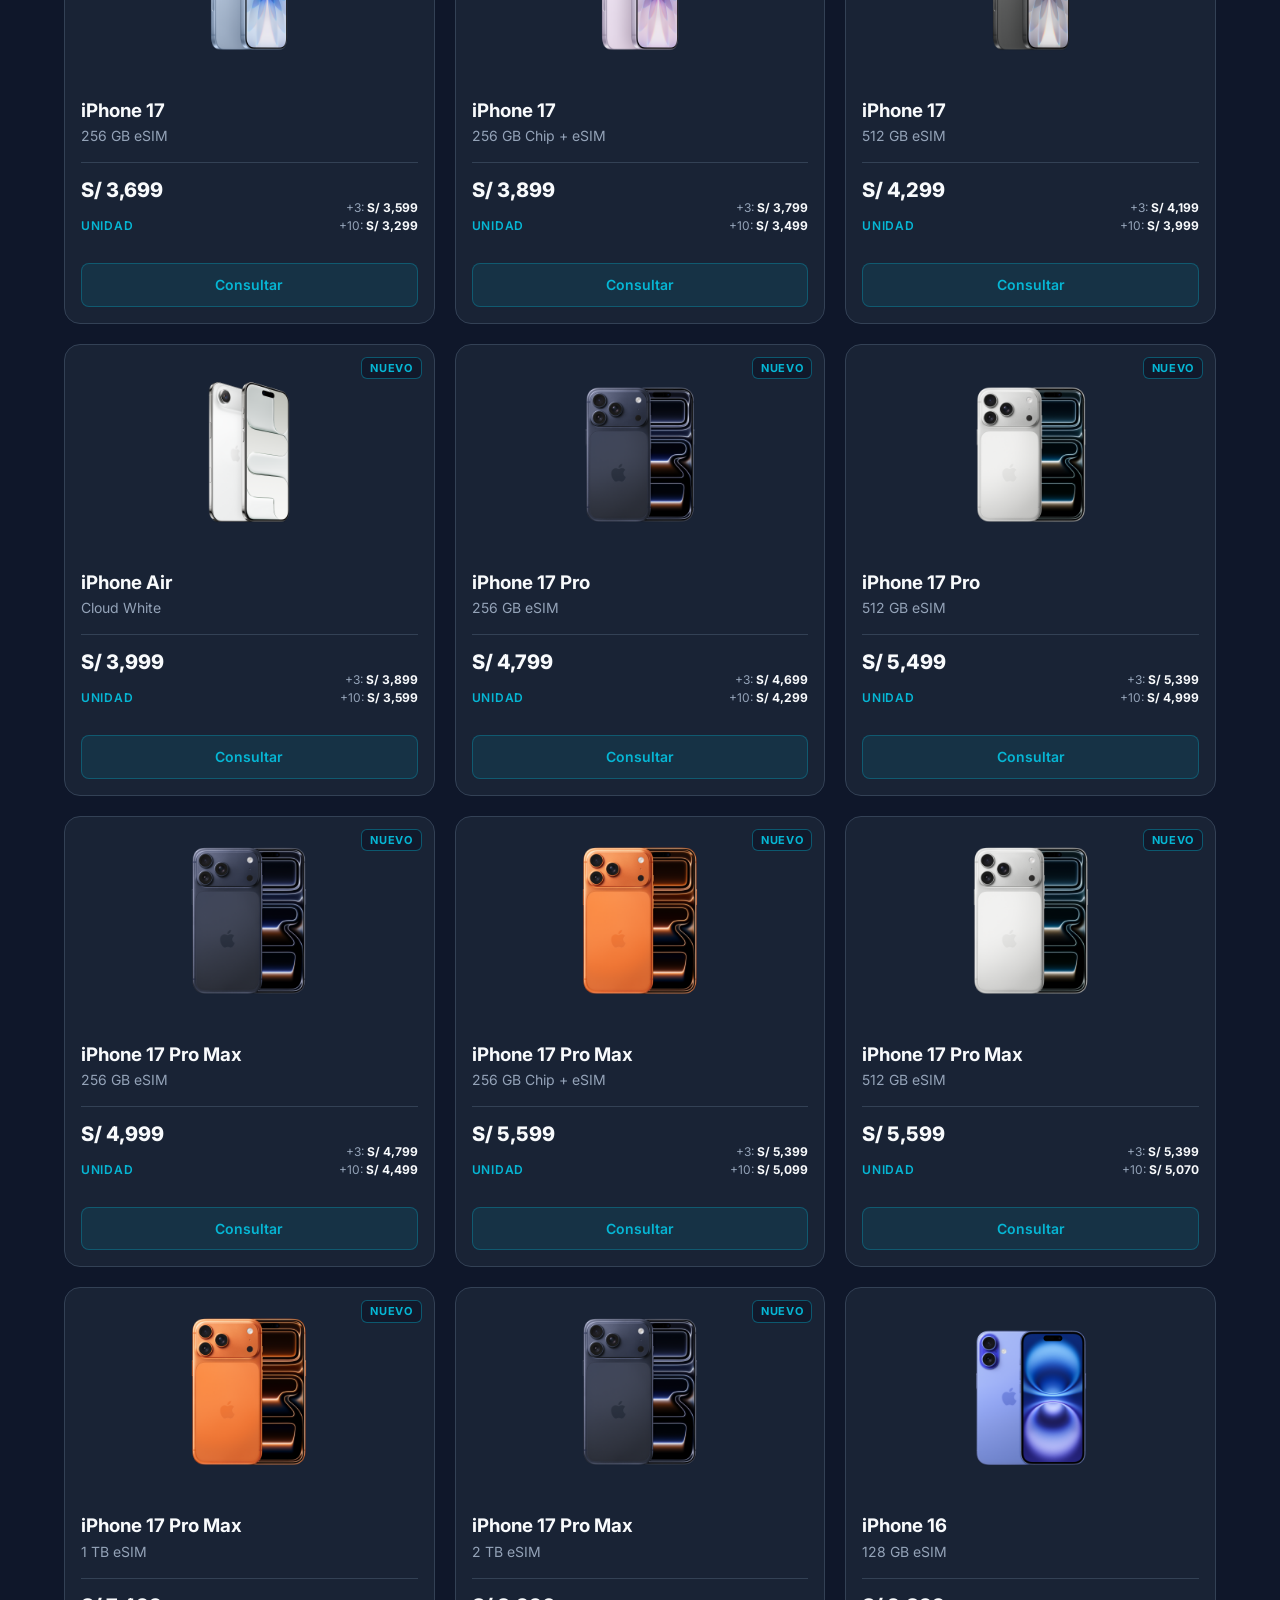
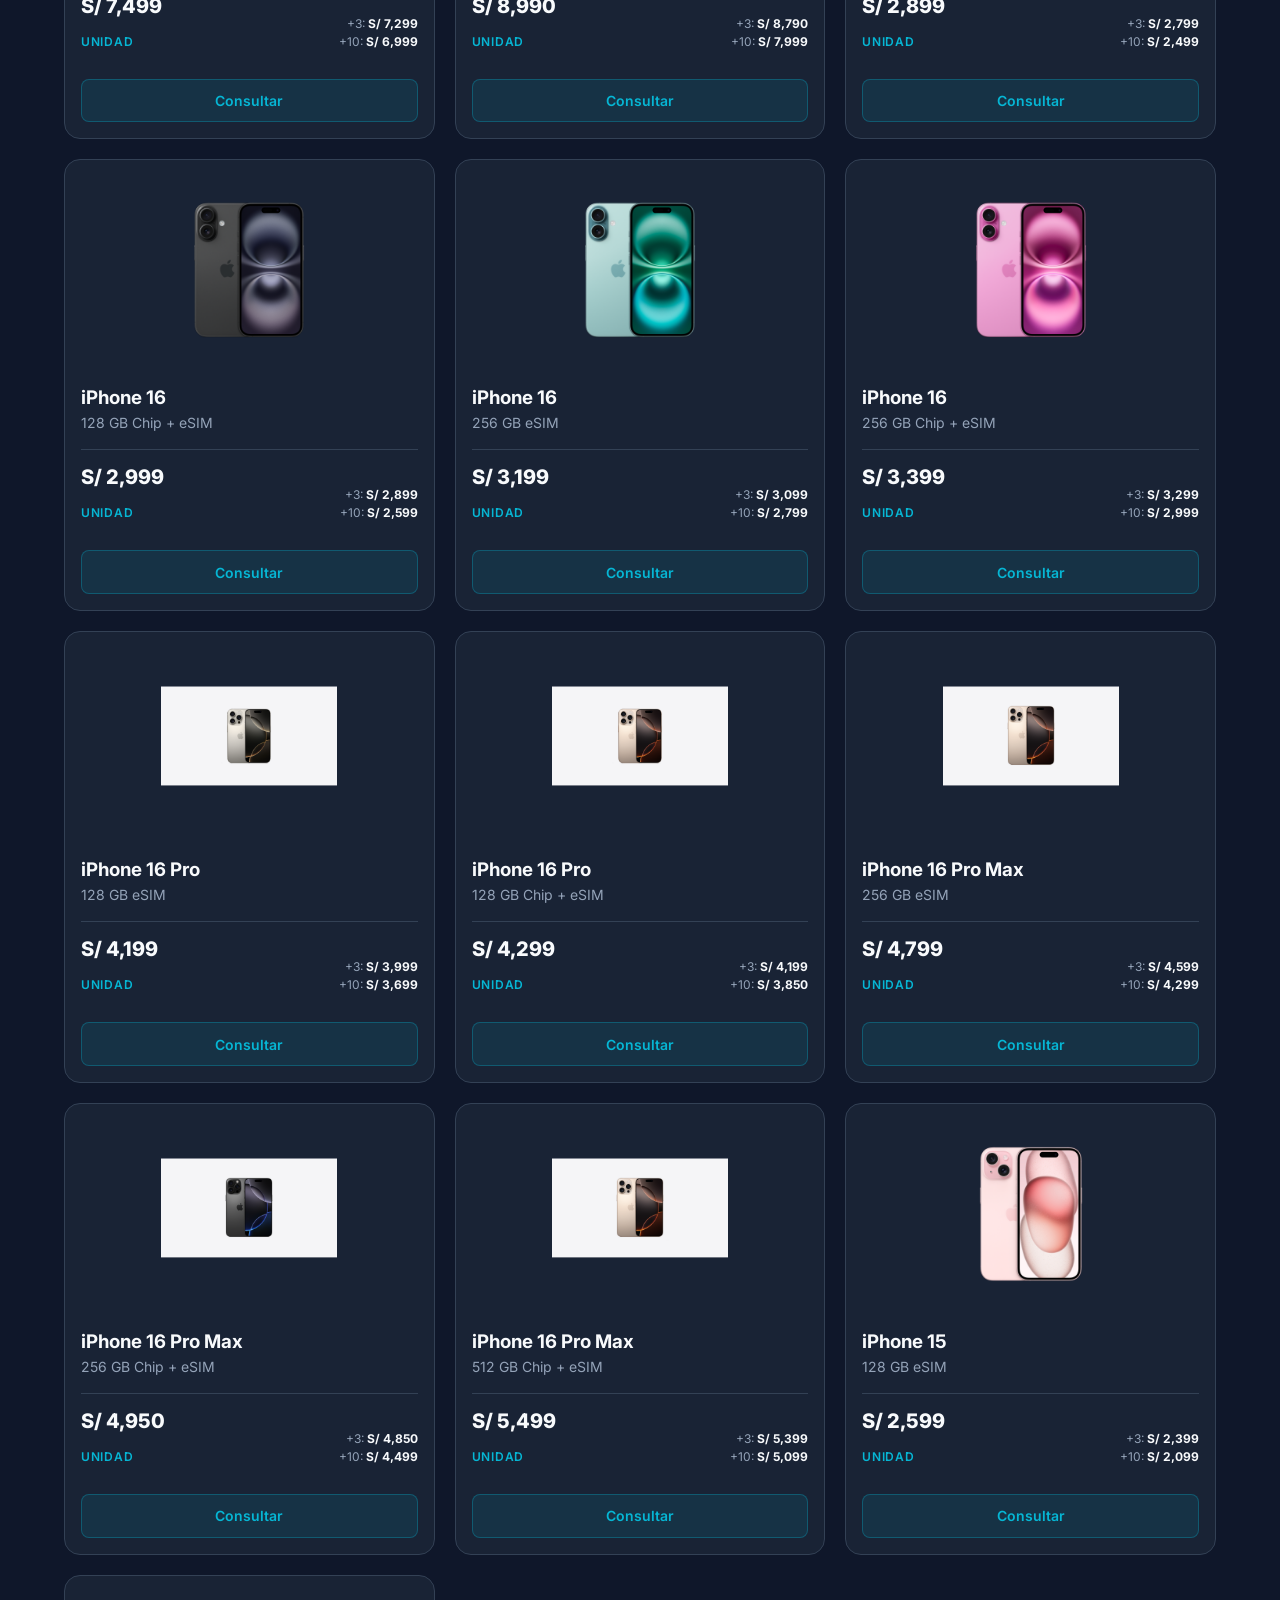
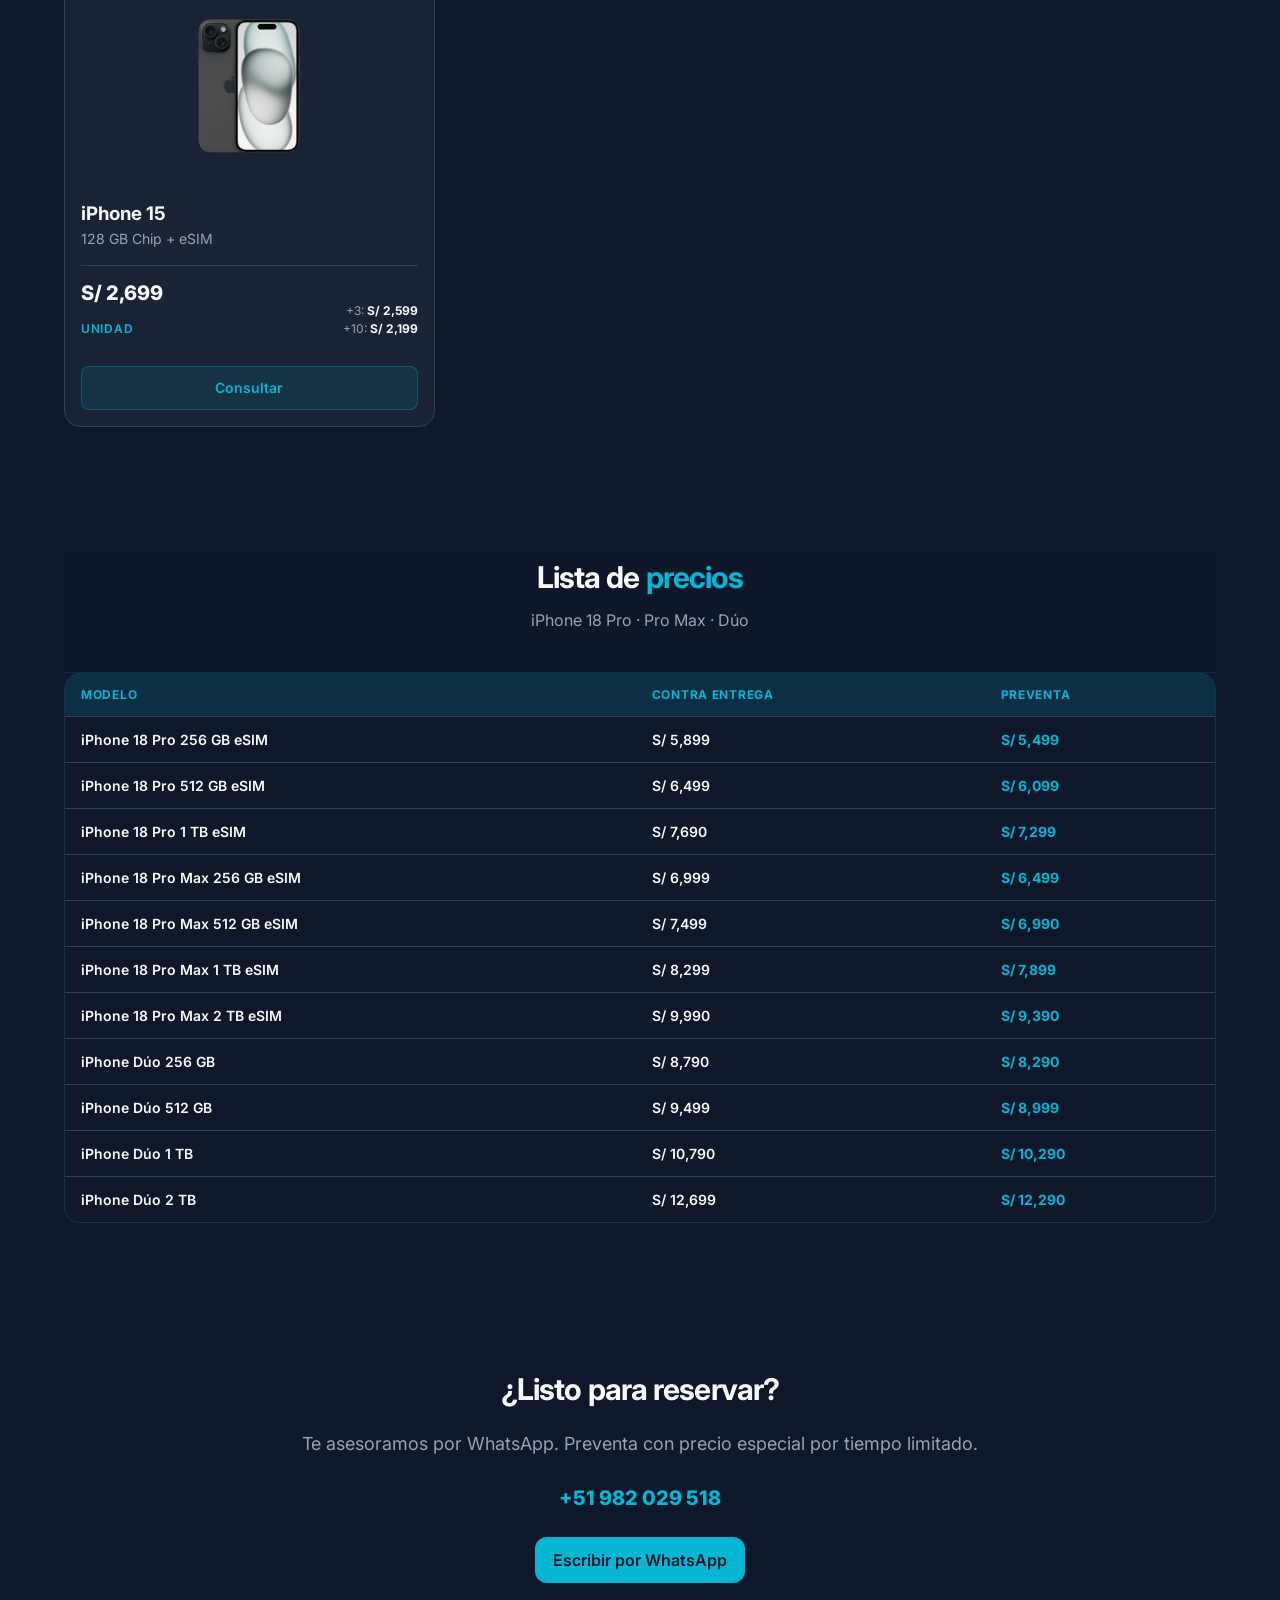
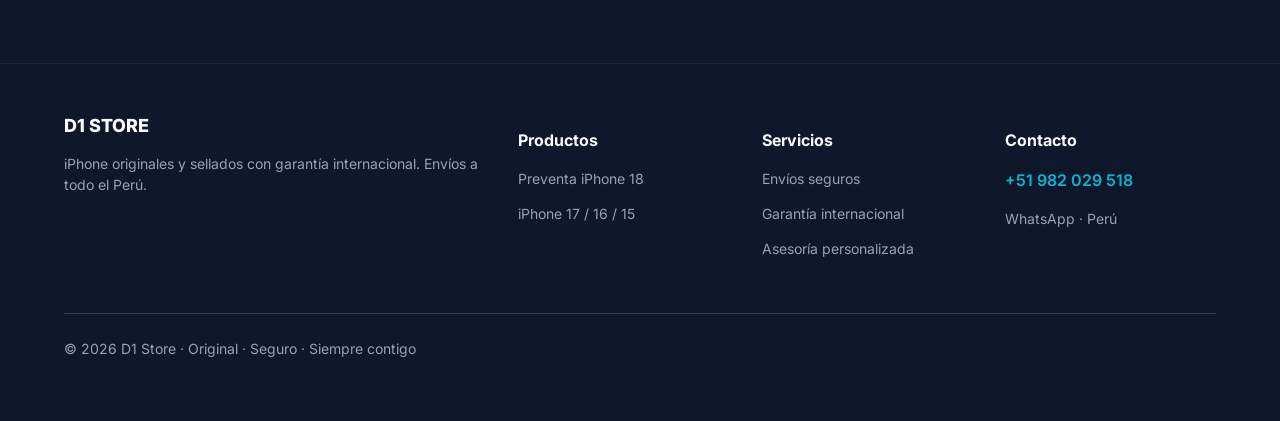
==== commit e6b6e308: "Renombrar iPhone 17 Air a iPhone Air" ====
--- a/index.html
+++ b/index.html
@@ -369,7 +369,7 @@
       { series:"17", name:"iPhone 17", storage:"256 GB eSIM", image:"public/phones/17-mistblue.png", tag:"nuevo", unit:3699, bulk3:3599, bulk10:3299 },
       { series:"17", name:"iPhone 17", storage:"256 GB Chip + eSIM", image:"public/phones/17-lavender.png", tag:"nuevo", unit:3899, bulk3:3799, bulk10:3499 },
       { series:"17", name:"iPhone 17", storage:"512 GB eSIM", image:"public/phones/17-black.png", tag:"nuevo", unit:4299, bulk3:4199, bulk10:3999 },
-      { series:"17", name:"iPhone 17 Air", storage:"Cloud White", image:"public/phones/17-air-white.png", tag:"nuevo", unit:3999, bulk3:3899, bulk10:3599 },
+      { series:"17", name:"iPhone Air", storage:"Cloud White", image:"public/phones/17-air-white.png", tag:"nuevo", unit:3999, bulk3:3899, bulk10:3599 },
       { series:"17", name:"iPhone 17 Pro", storage:"256 GB eSIM", image:"public/phones/17-pro-blue.png", tag:"nuevo", unit:4799, bulk3:4699, bulk10:4299 },
       { series:"17", name:"iPhone 17 Pro", storage:"512 GB eSIM", image:"public/phones/17-pro-silver.png", tag:"nuevo", unit:5499, bulk3:5399, bulk10:4999 },
       { series:"17", name:"iPhone 17 Pro Max", storage:"256 GB eSIM", image:"public/phones/17-pro-max-blue.png", tag:"nuevo", unit:4999, bulk3:4799, bulk10:4499 },
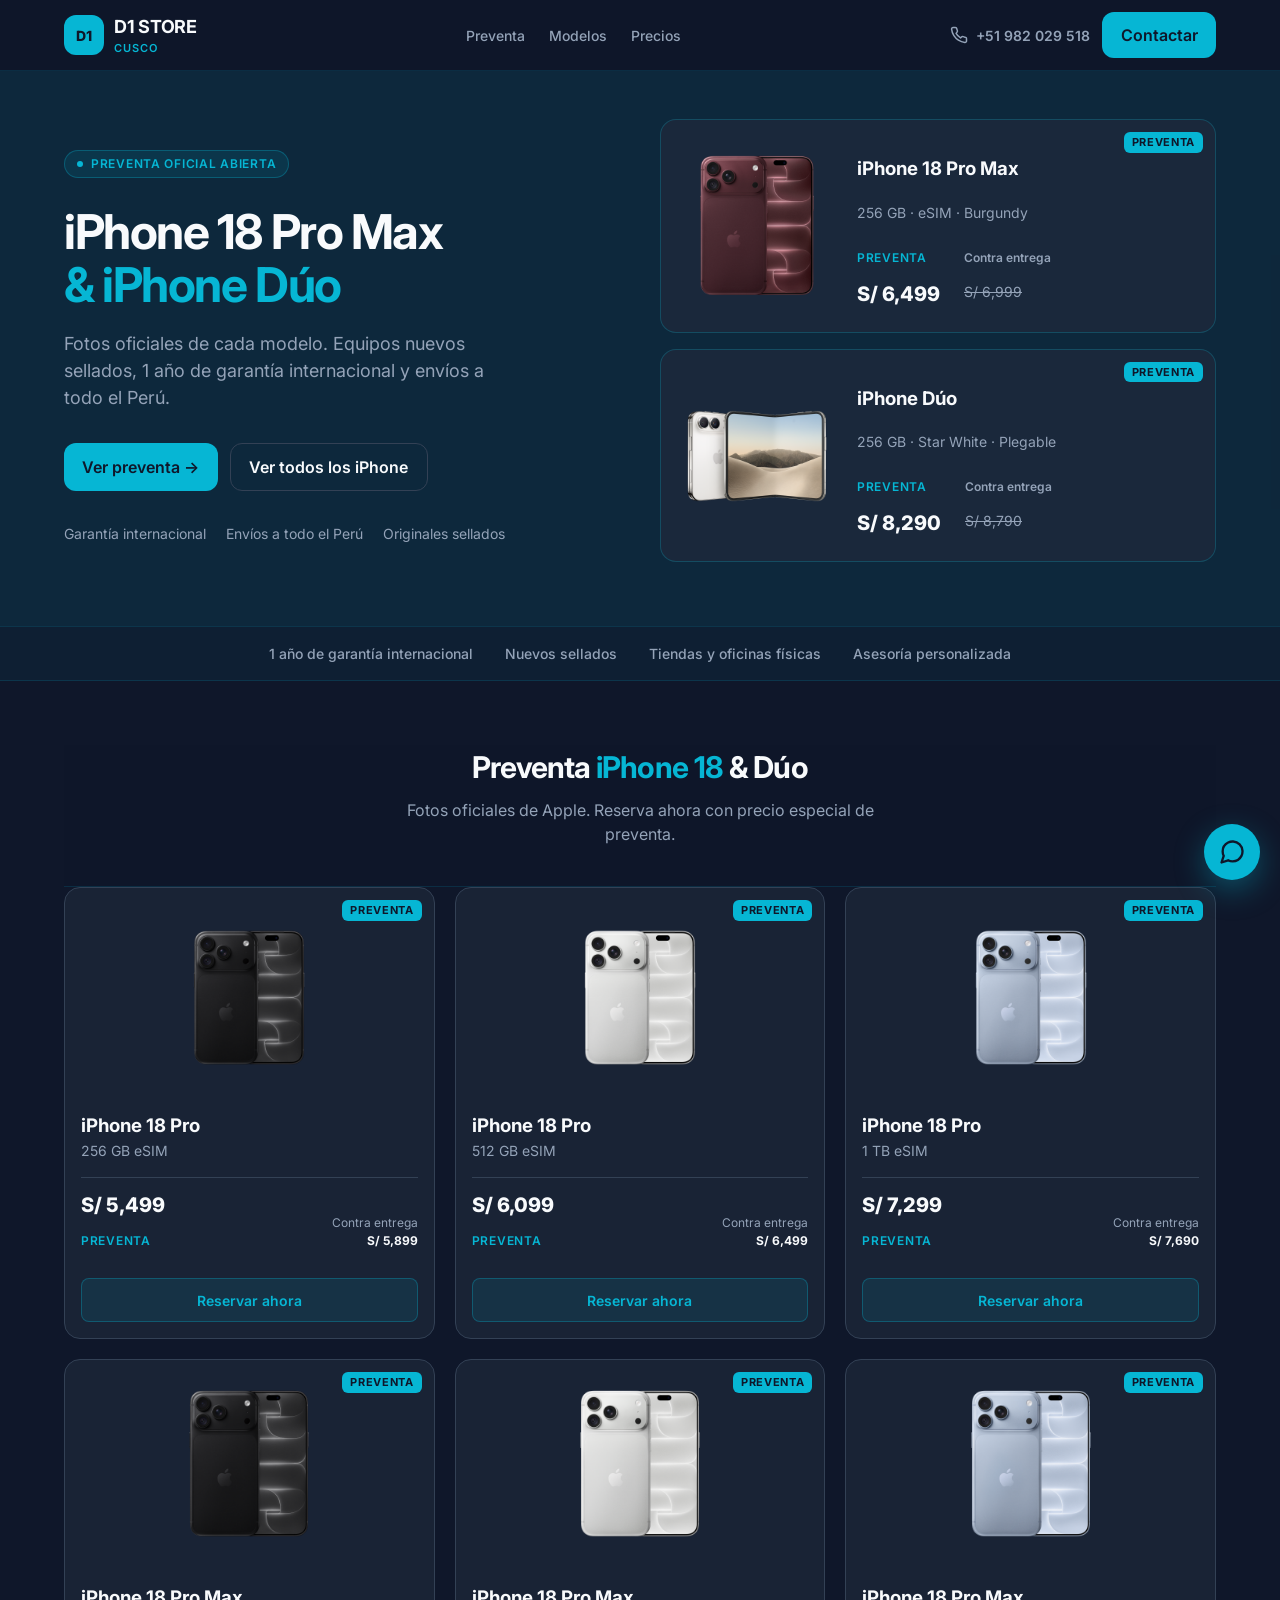
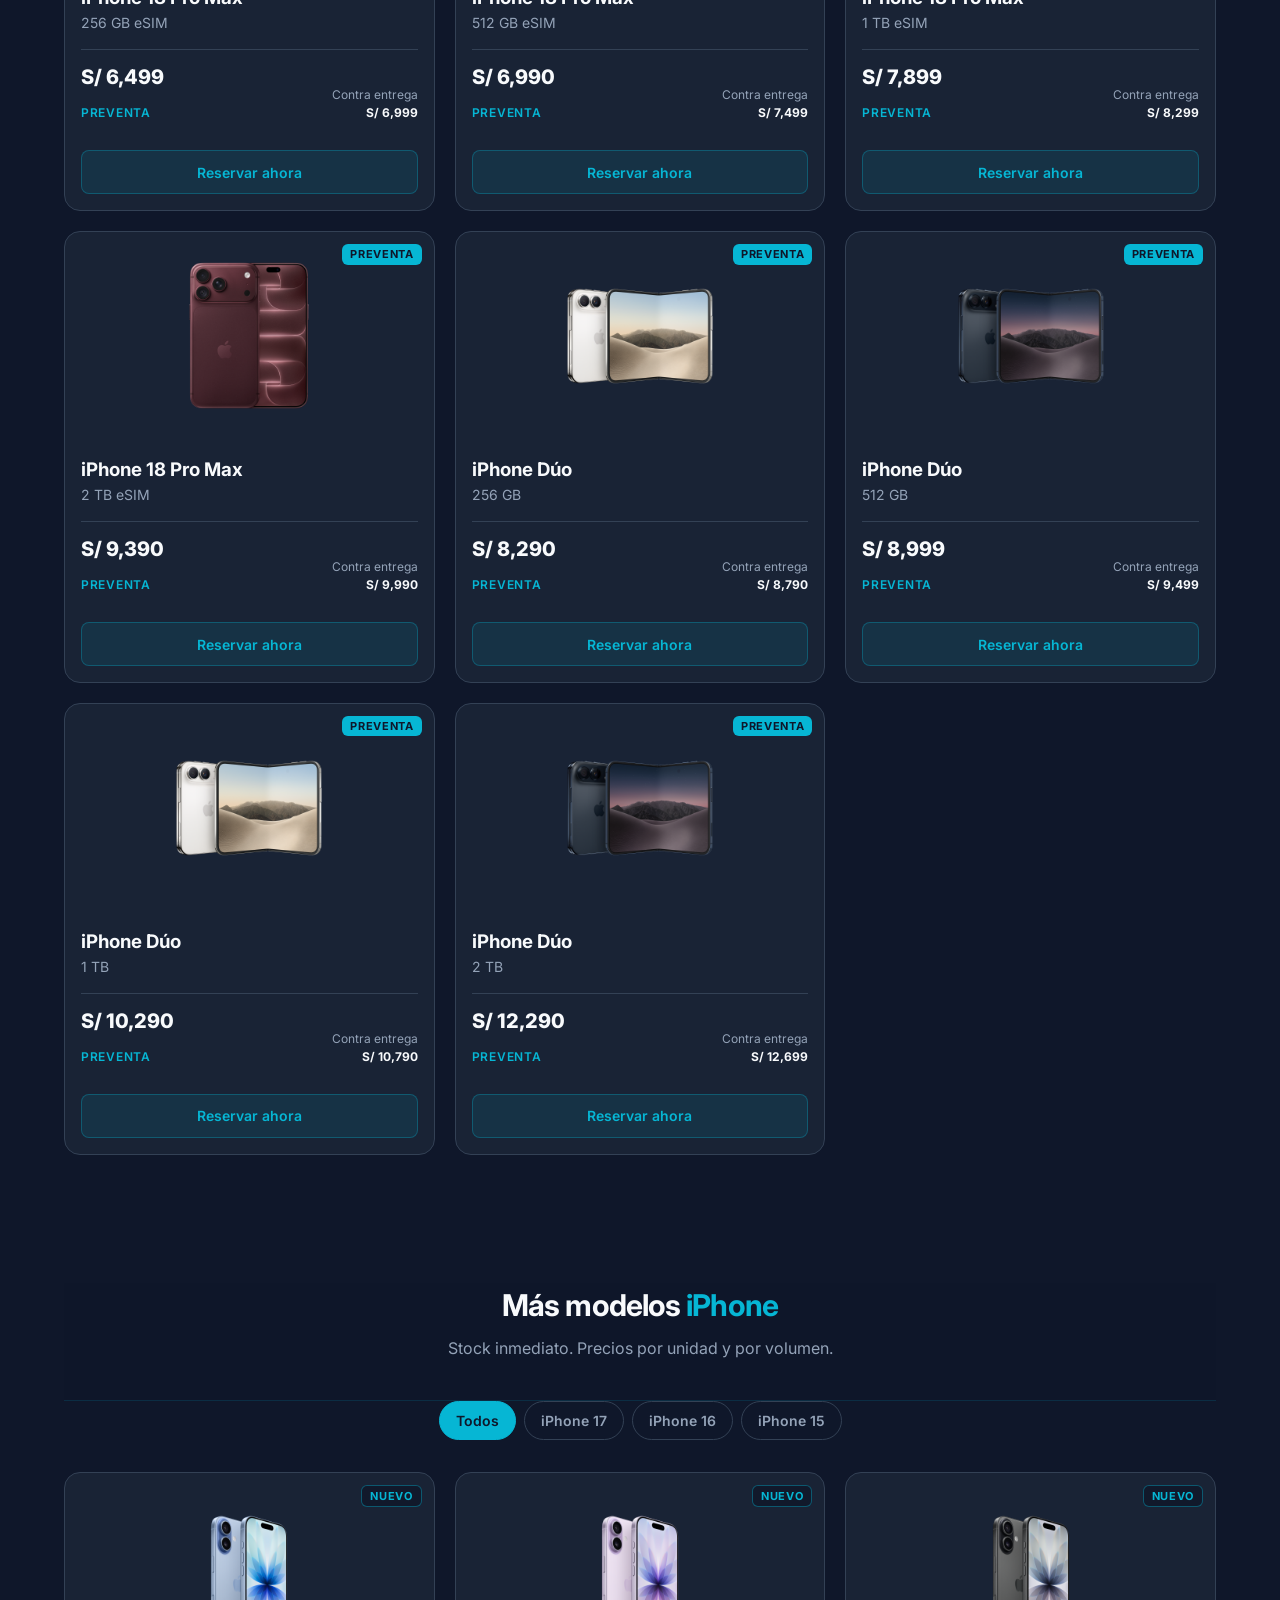
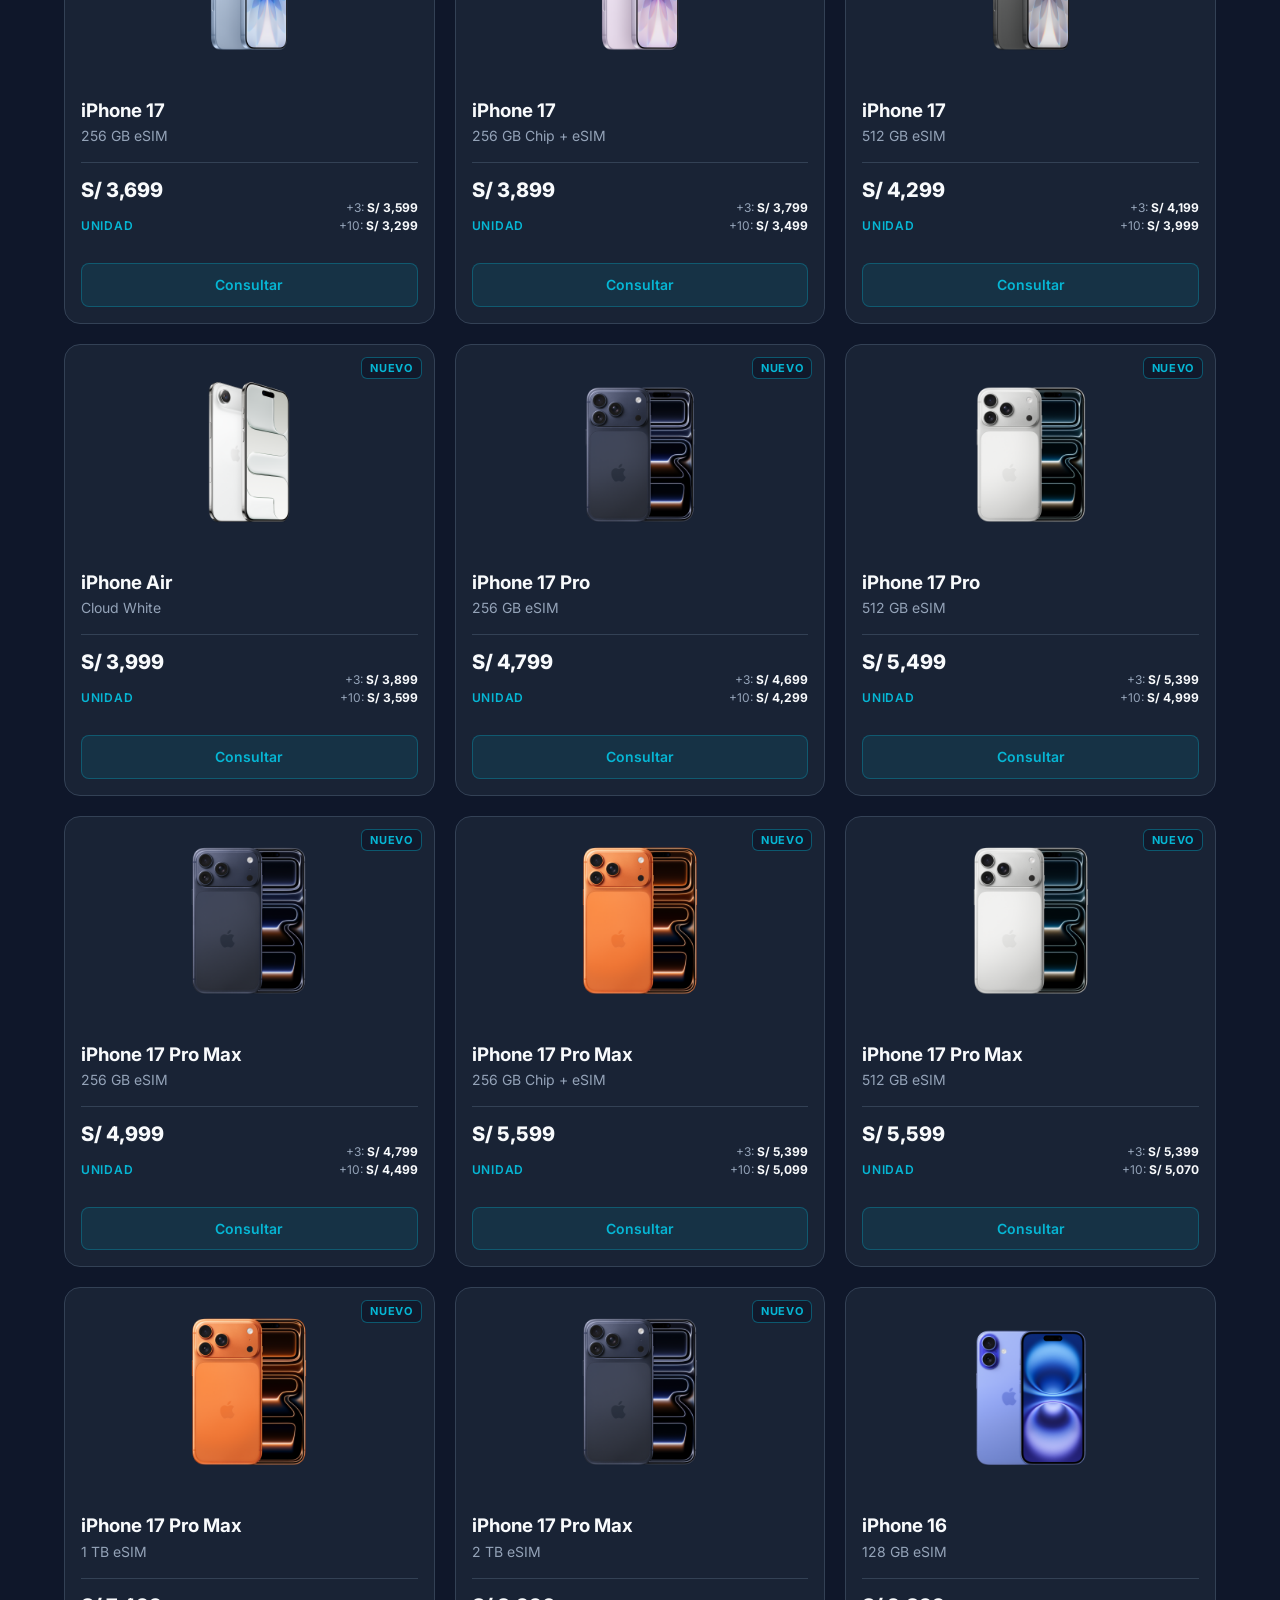
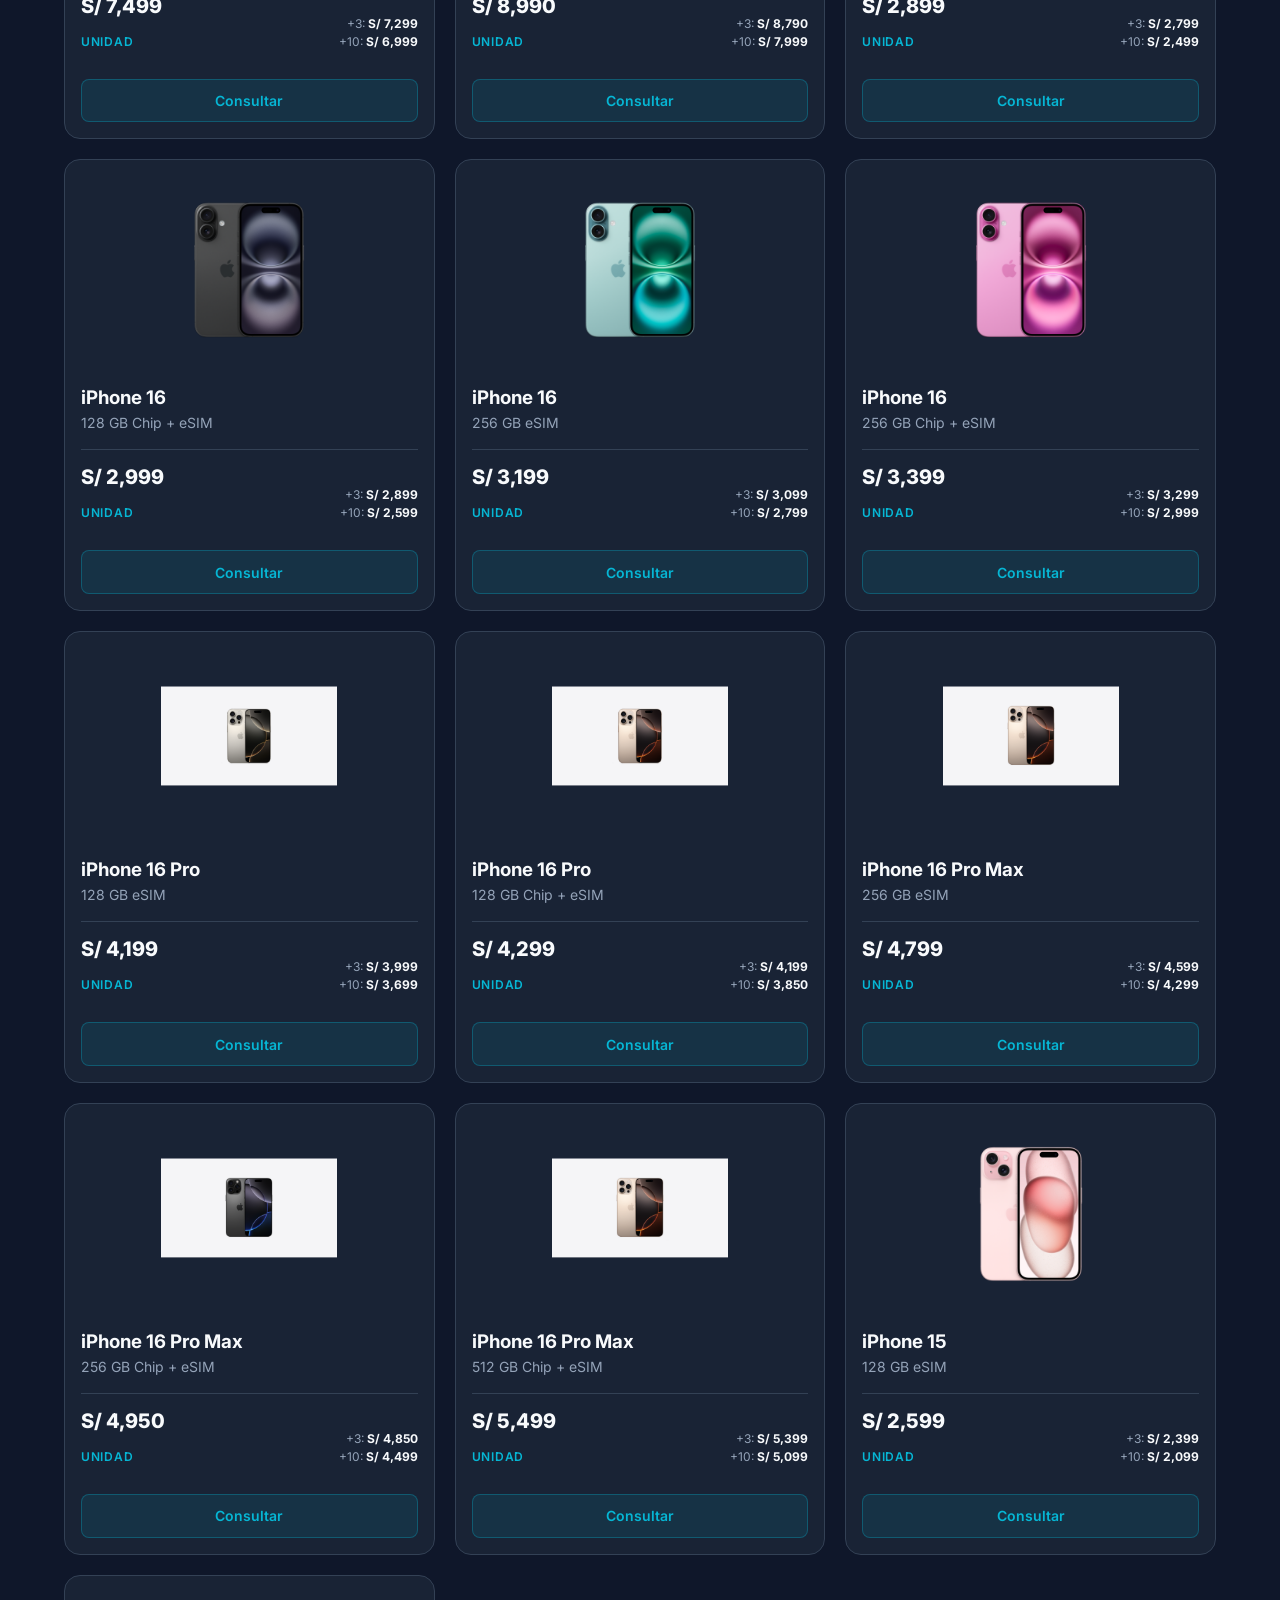
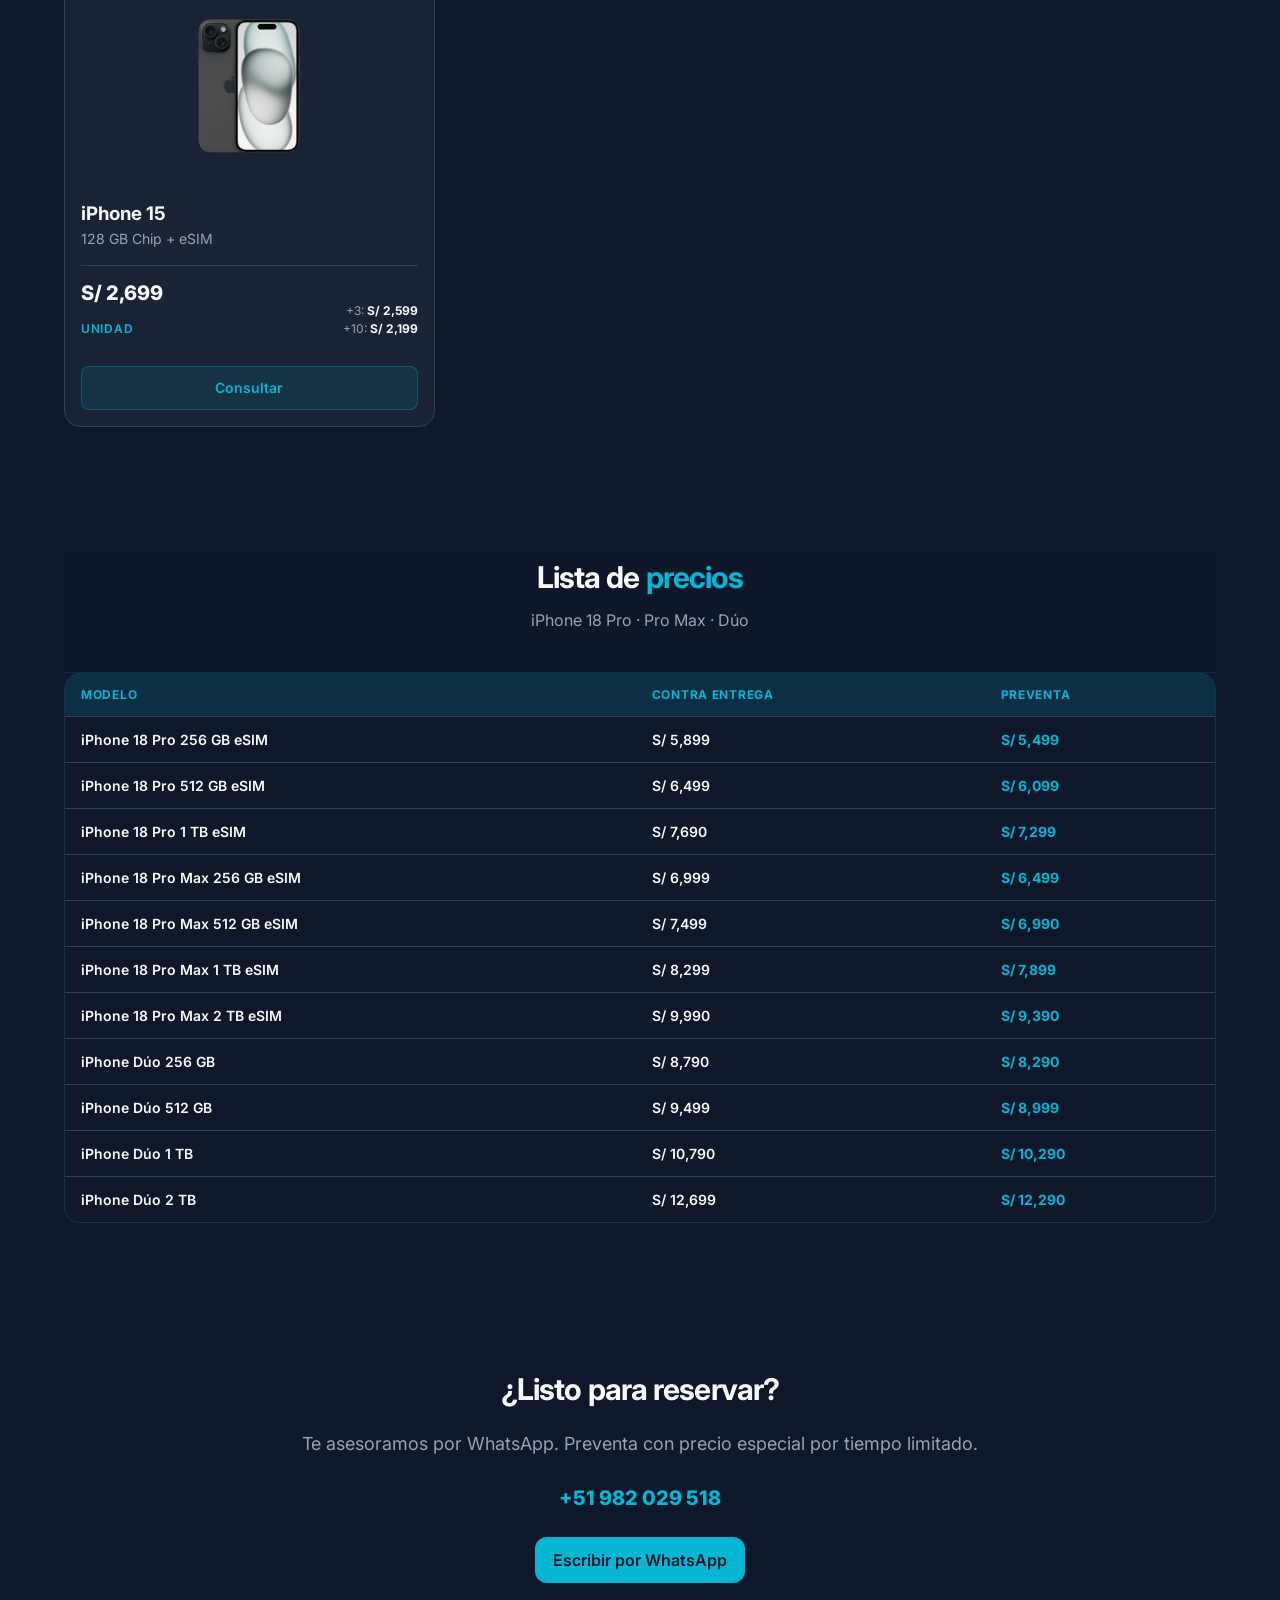
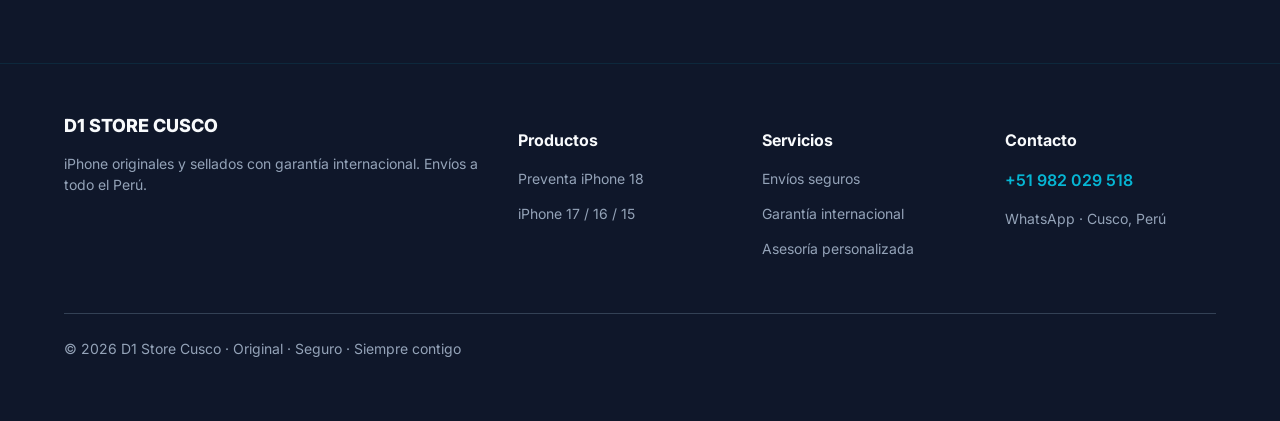
==== commit bcfeca2b: "Marca D1 Store Cusco en la tienda y metadatos" ====
--- a/index.html
+++ b/index.html
@@ -3,10 +3,10 @@
 <head>
   <meta charset="UTF-8" />
   <meta name="viewport" content="width=device-width, initial-scale=1" />
-  <title>D1 Store | iPhone oficial</title>
-  <meta name="description" content="Preventa iPhone 18 Pro Max e iPhone Dúo. Nuevos sellados, garantía internacional y envíos a todo el Perú." />
+  <title>D1 Store Cusco | iPhone oficial</title>
+  <meta name="description" content="Preventa iPhone 18 Pro Max e iPhone Dúo. Nuevos sellados, garantía internacional y envíos a todo el Perú. D1 Store Cusco." />
   <link rel="icon" href="public/favicon.svg" />
-  <meta property="og:title" content="D1 Store — Preventa iPhone 18" />
+  <meta property="og:title" content="D1 Store Cusco — Preventa iPhone 18" />
   <meta property="og:description" content="Preventa iPhone 18 Pro Max e iPhone Dúo. WhatsApp +51 982 029 518." />
   <meta property="og:image" content="https://alipioralo-ai.github.io/d1-store/og.jpg" />
   <meta property="og:type" content="website" />
@@ -197,7 +197,7 @@
         <span class="logo">D1</span>
         <span>
           <strong>D1 STORE</strong>
-          <small>Tu mundo en tecnología</small>
+          <small>Cusco</small>
         </span>
       </a>
       <div class="links">
@@ -325,7 +325,7 @@
     <div class="wrap">
       <div class="foot">
         <div>
-          <p style="font-size:1.125rem;font-weight:800;margin:0 0 0.5rem">D1 STORE</p>
+          <p style="font-size:1.125rem;font-weight:800;margin:0 0 0.5rem">D1 STORE CUSCO</p>
           <p class="muted">iPhone originales y sellados con garantía internacional. Envíos a todo el Perú.</p>
         </div>
         <div>
@@ -342,10 +342,10 @@
         <div>
           <p style="font-weight:700">Contacto</p>
           <p><a href="https://wa.me/51982029518?text=Hola%2C%20quiero%20informaci%C3%B3n%20sobre%20la%20preventa%20del%20iPhone%2018%20Pro%20Max%20%2F%20iPhone%20D%C3%BAo" target="_blank" rel="noopener" style="color:var(--primary);font-weight:600">+51 982 029 518</a></p>
-          <p class="muted">WhatsApp · Perú</p>
-        </div>
-      </div>
-      <p class="copy">© 2026 D1 Store · Original · Seguro · Siempre contigo</p>
+          <p class="muted">WhatsApp · Cusco, Perú</p>
+        </div>
+      </div>
+      <p class="copy">© 2026 D1 Store Cusco · Original · Seguro · Siempre contigo</p>
     </div>
   </footer>
 
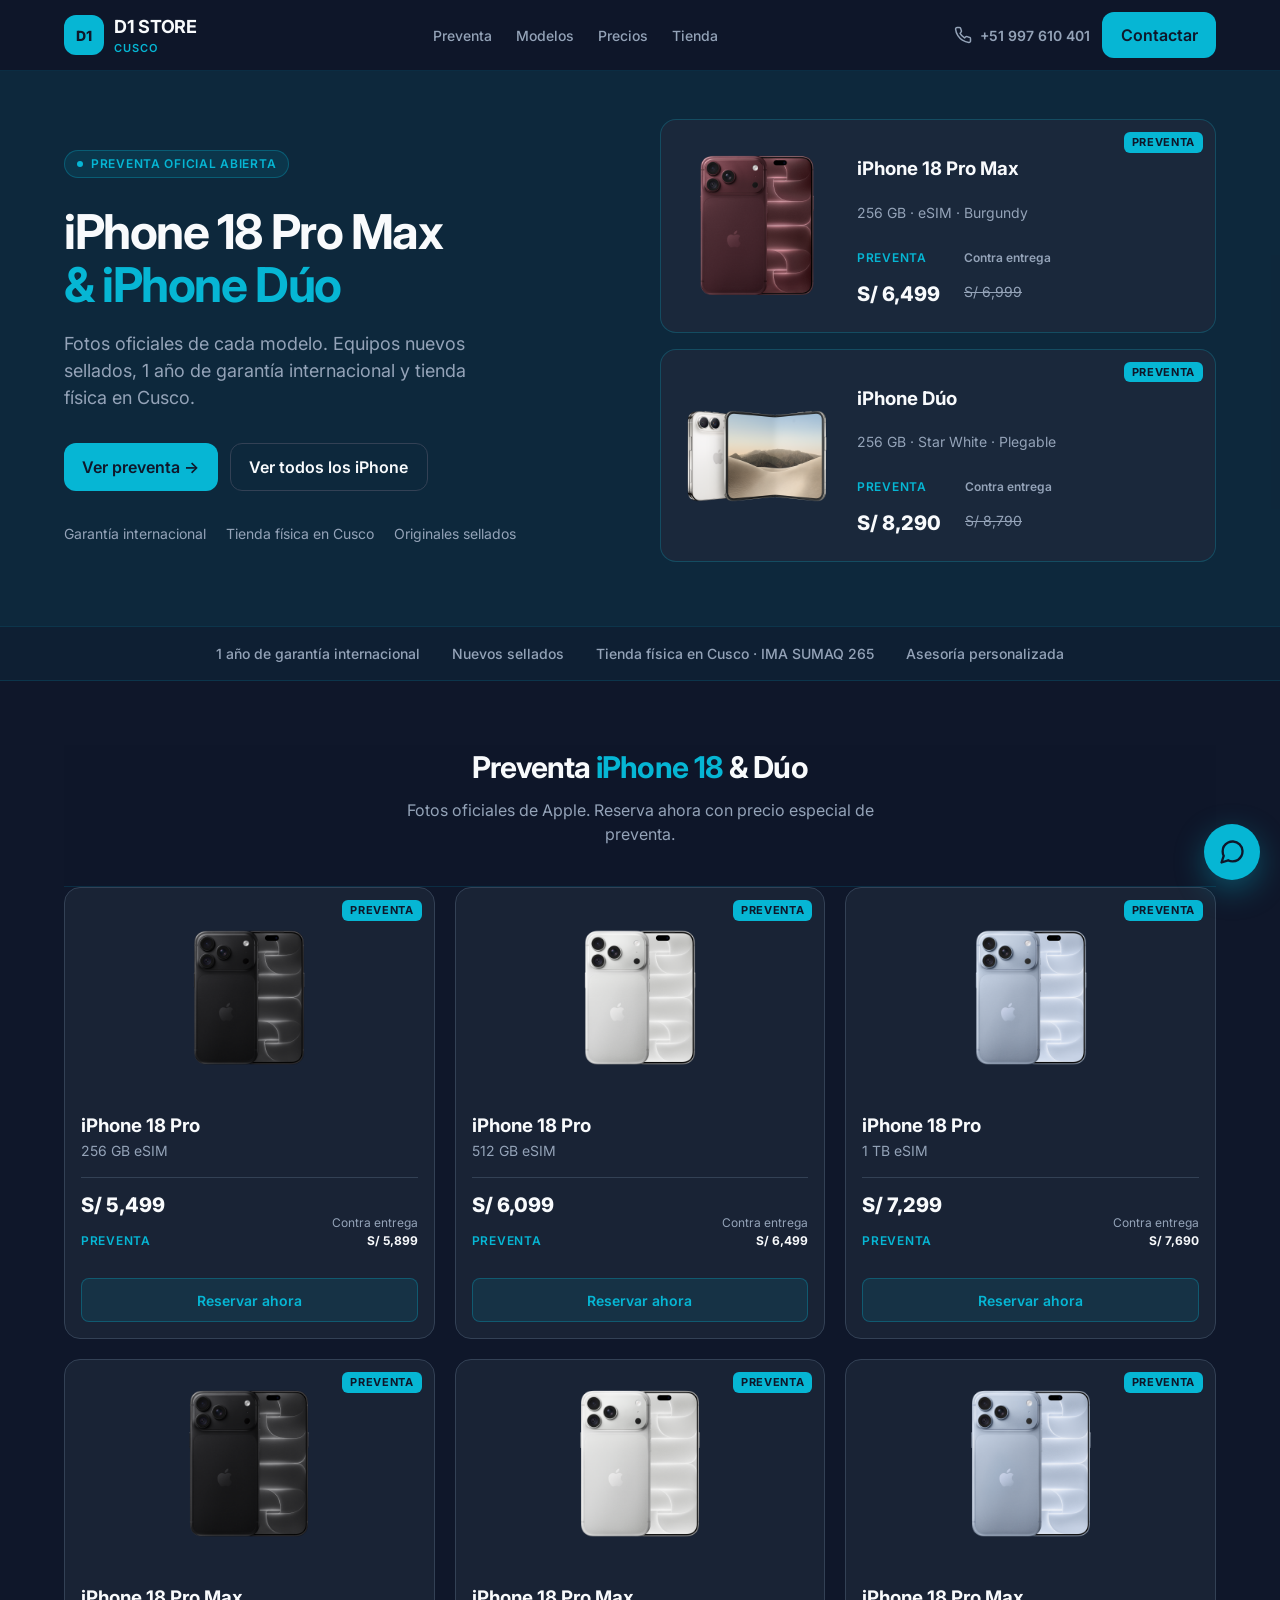
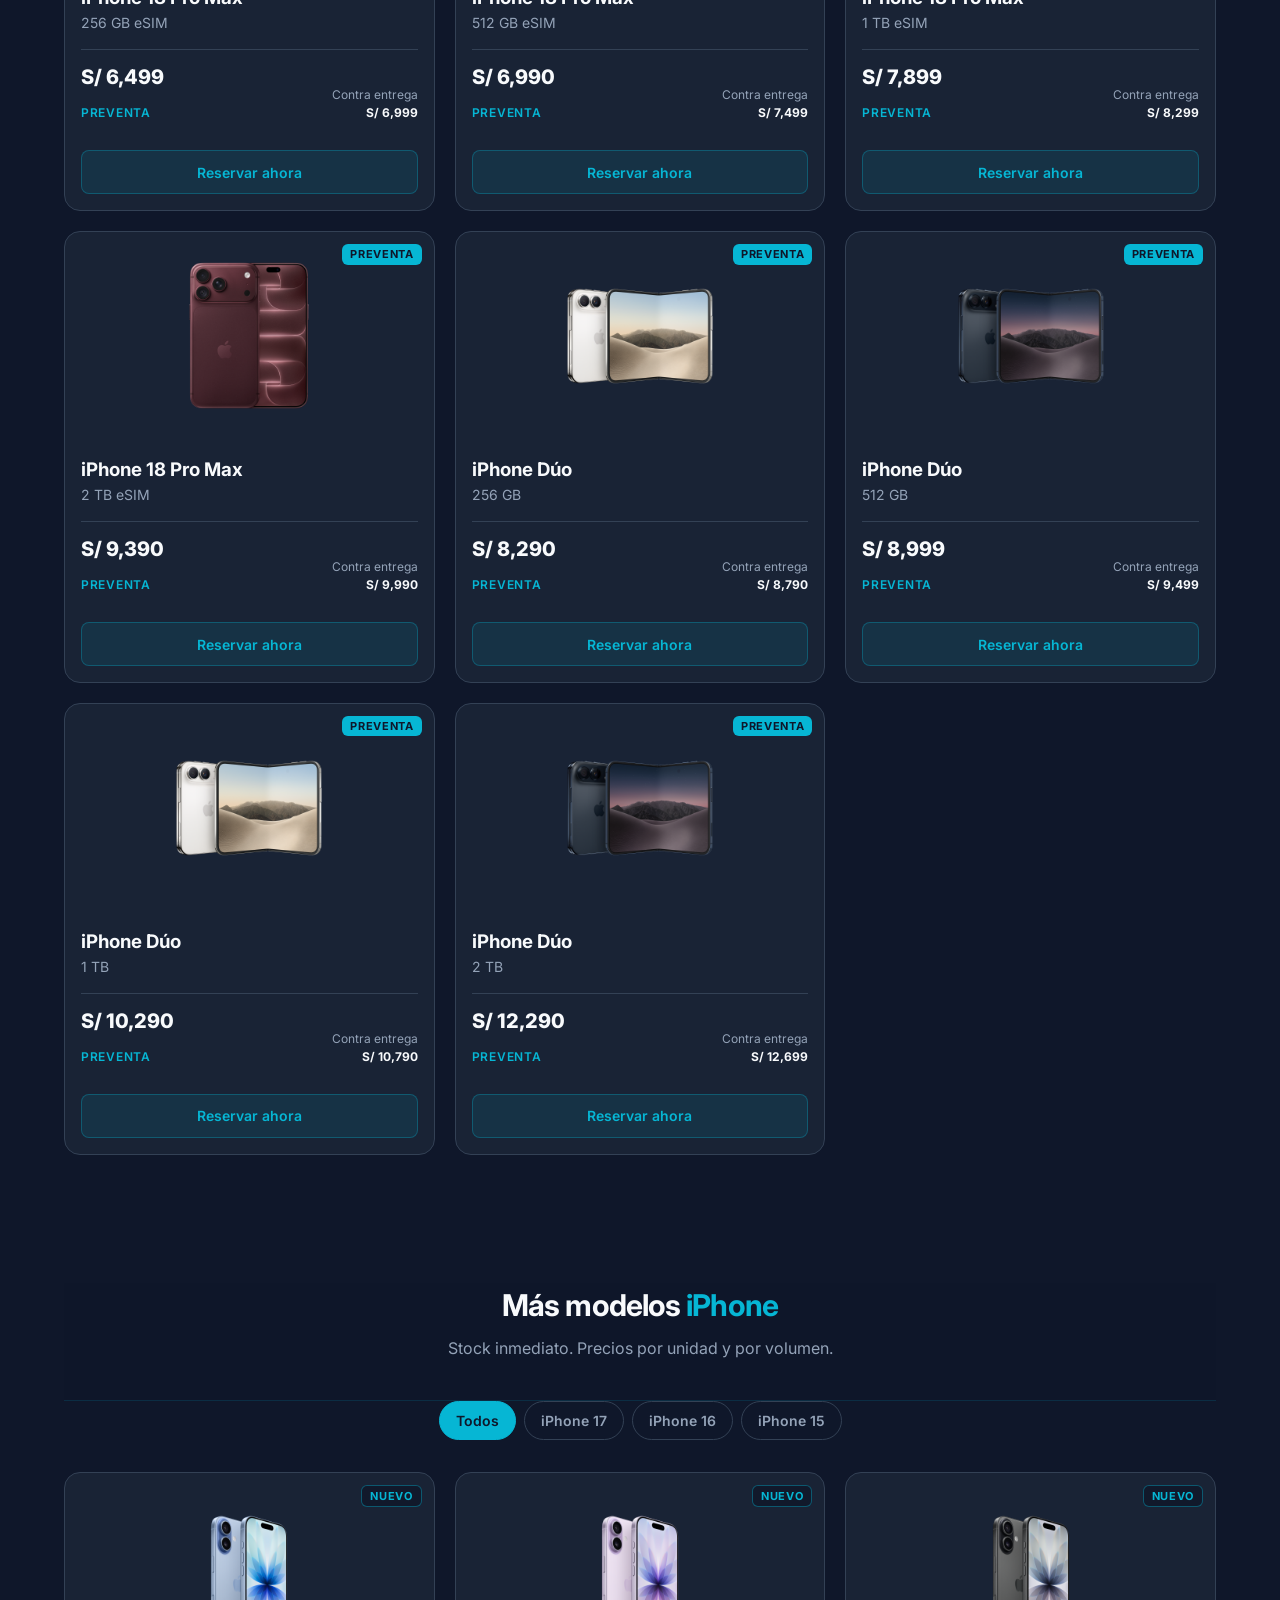
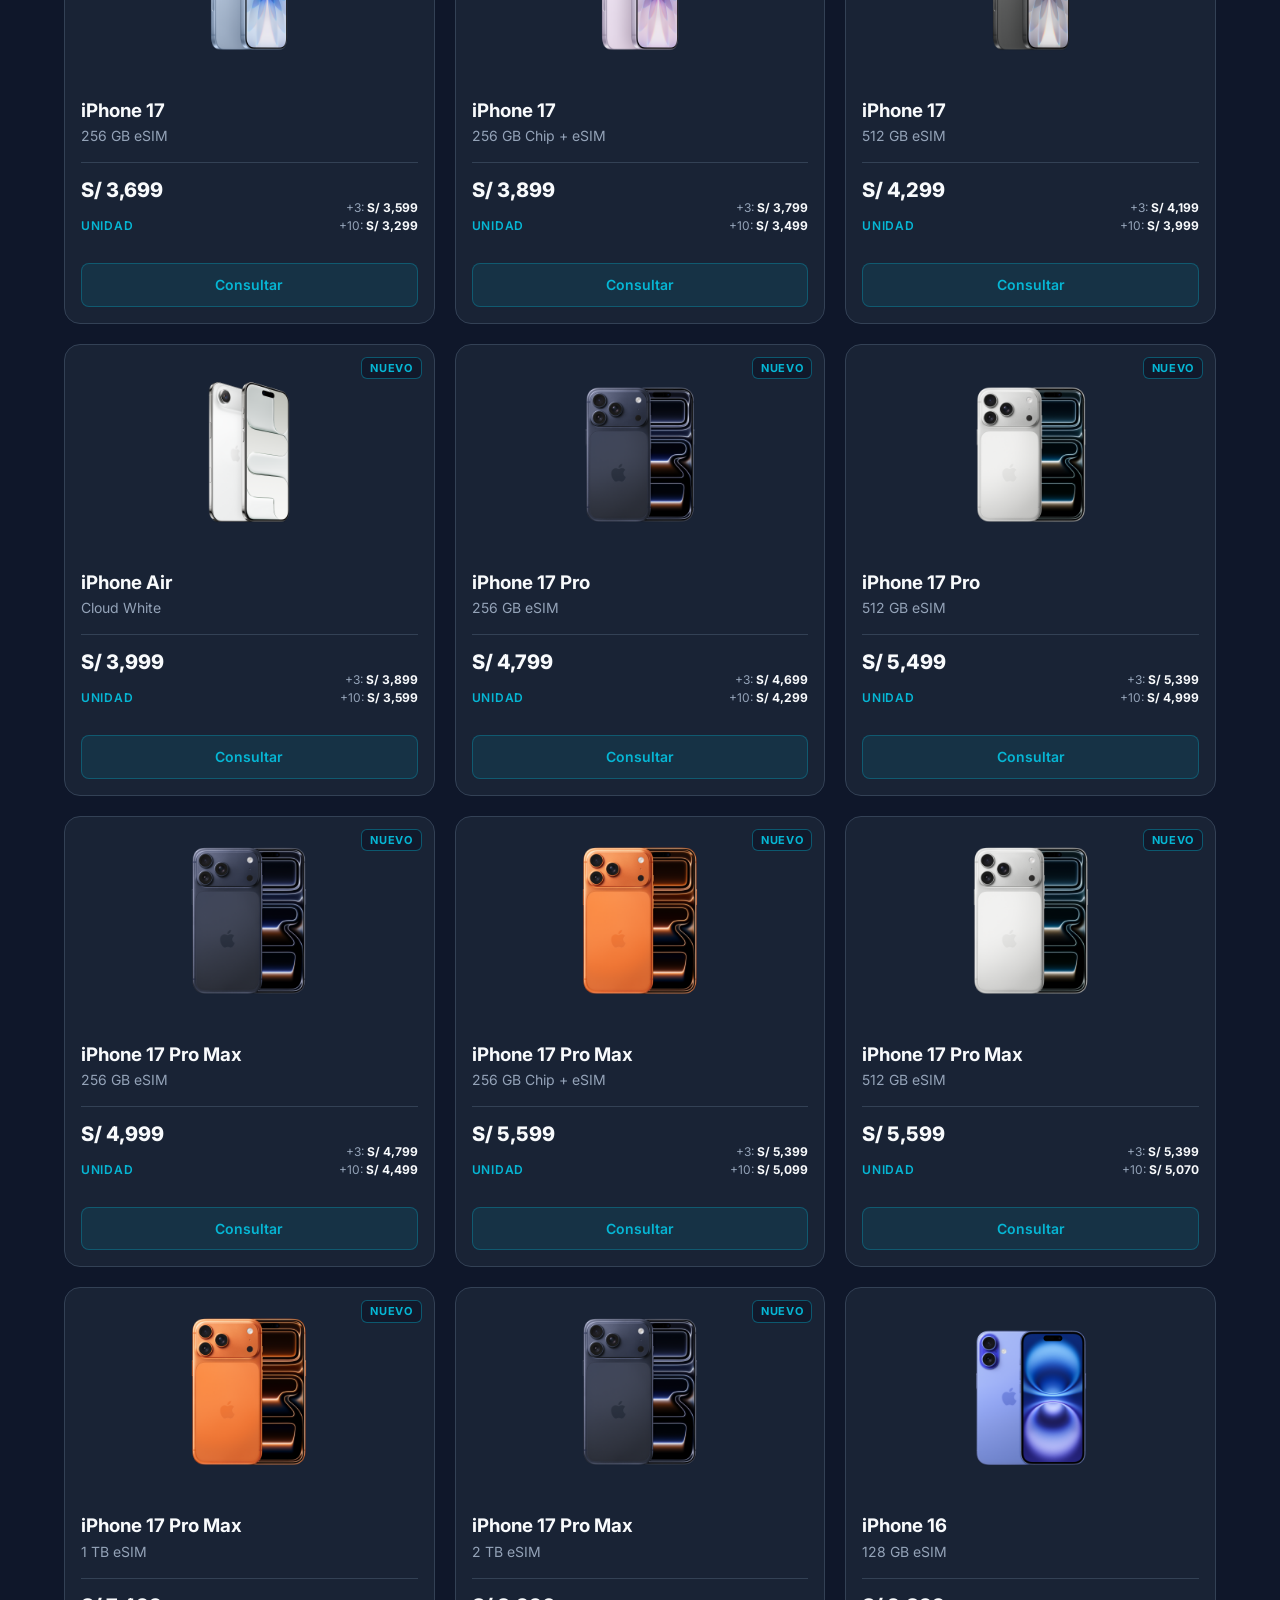
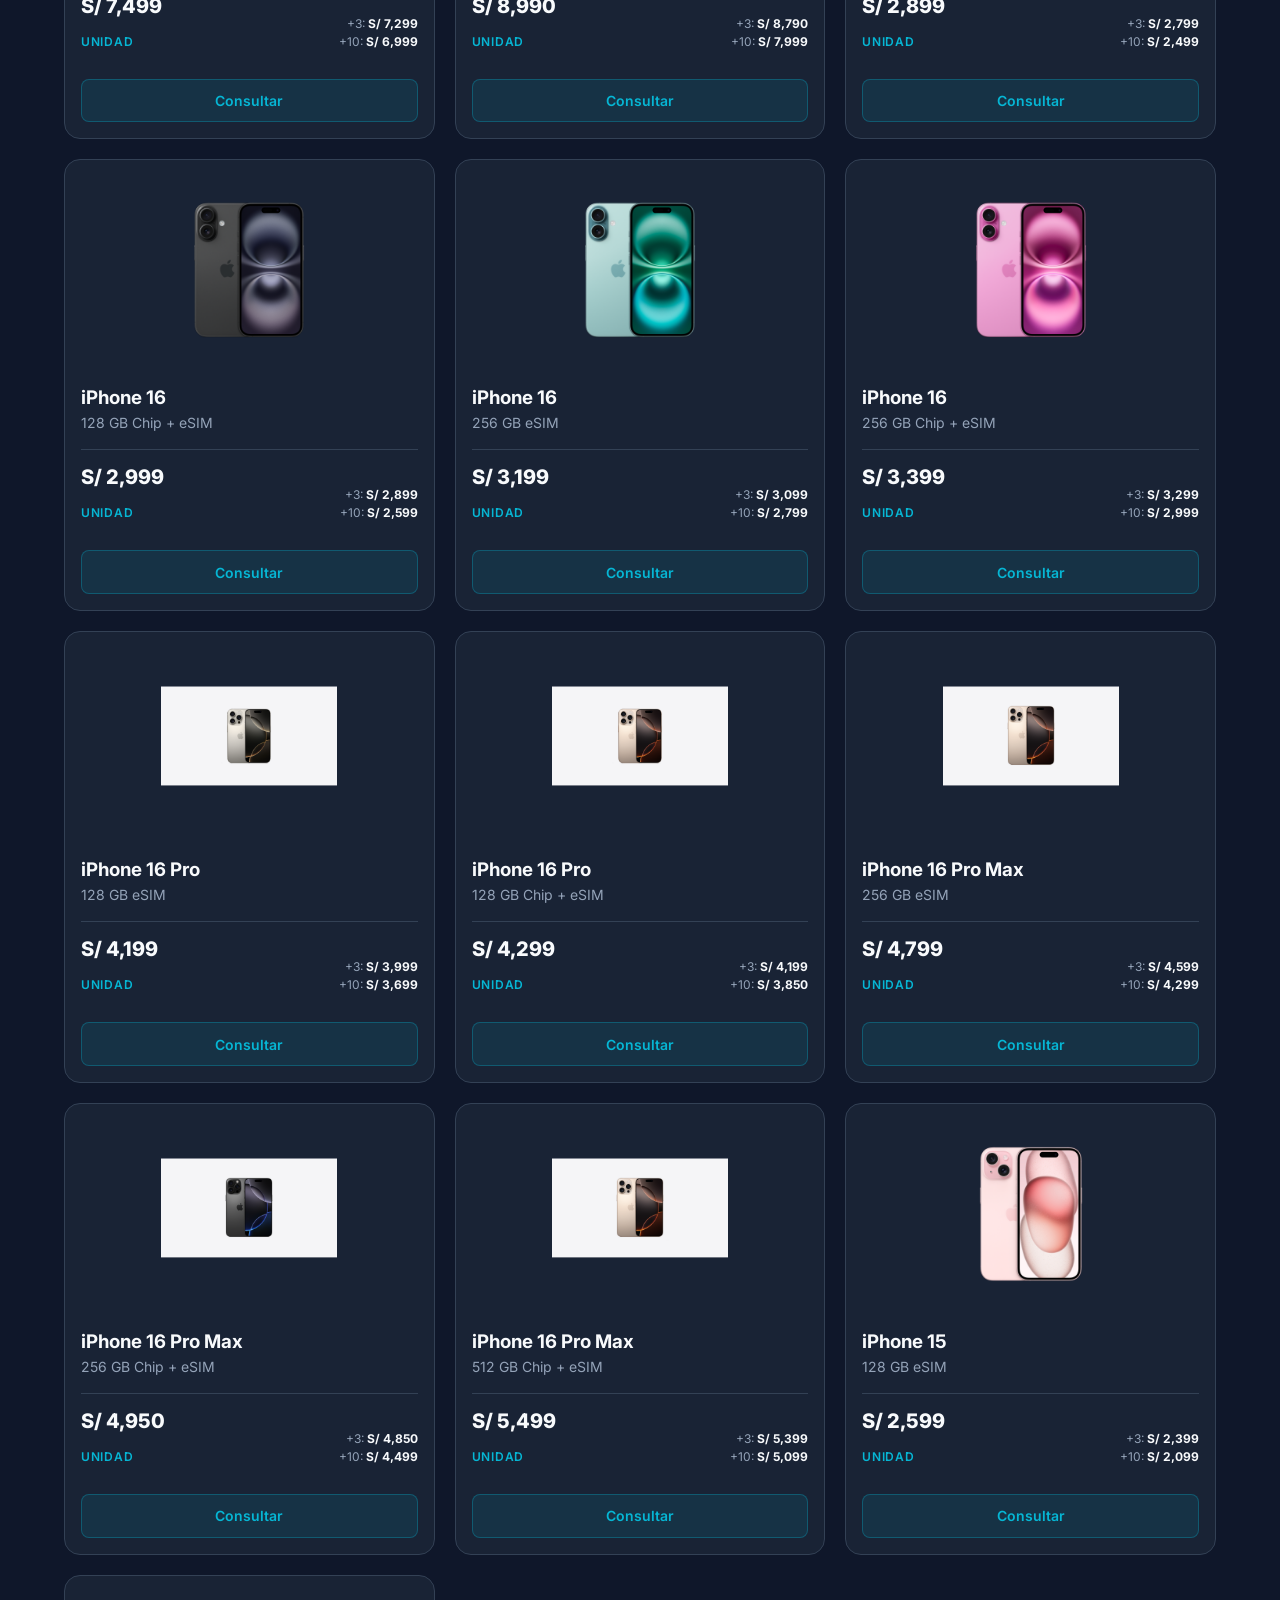
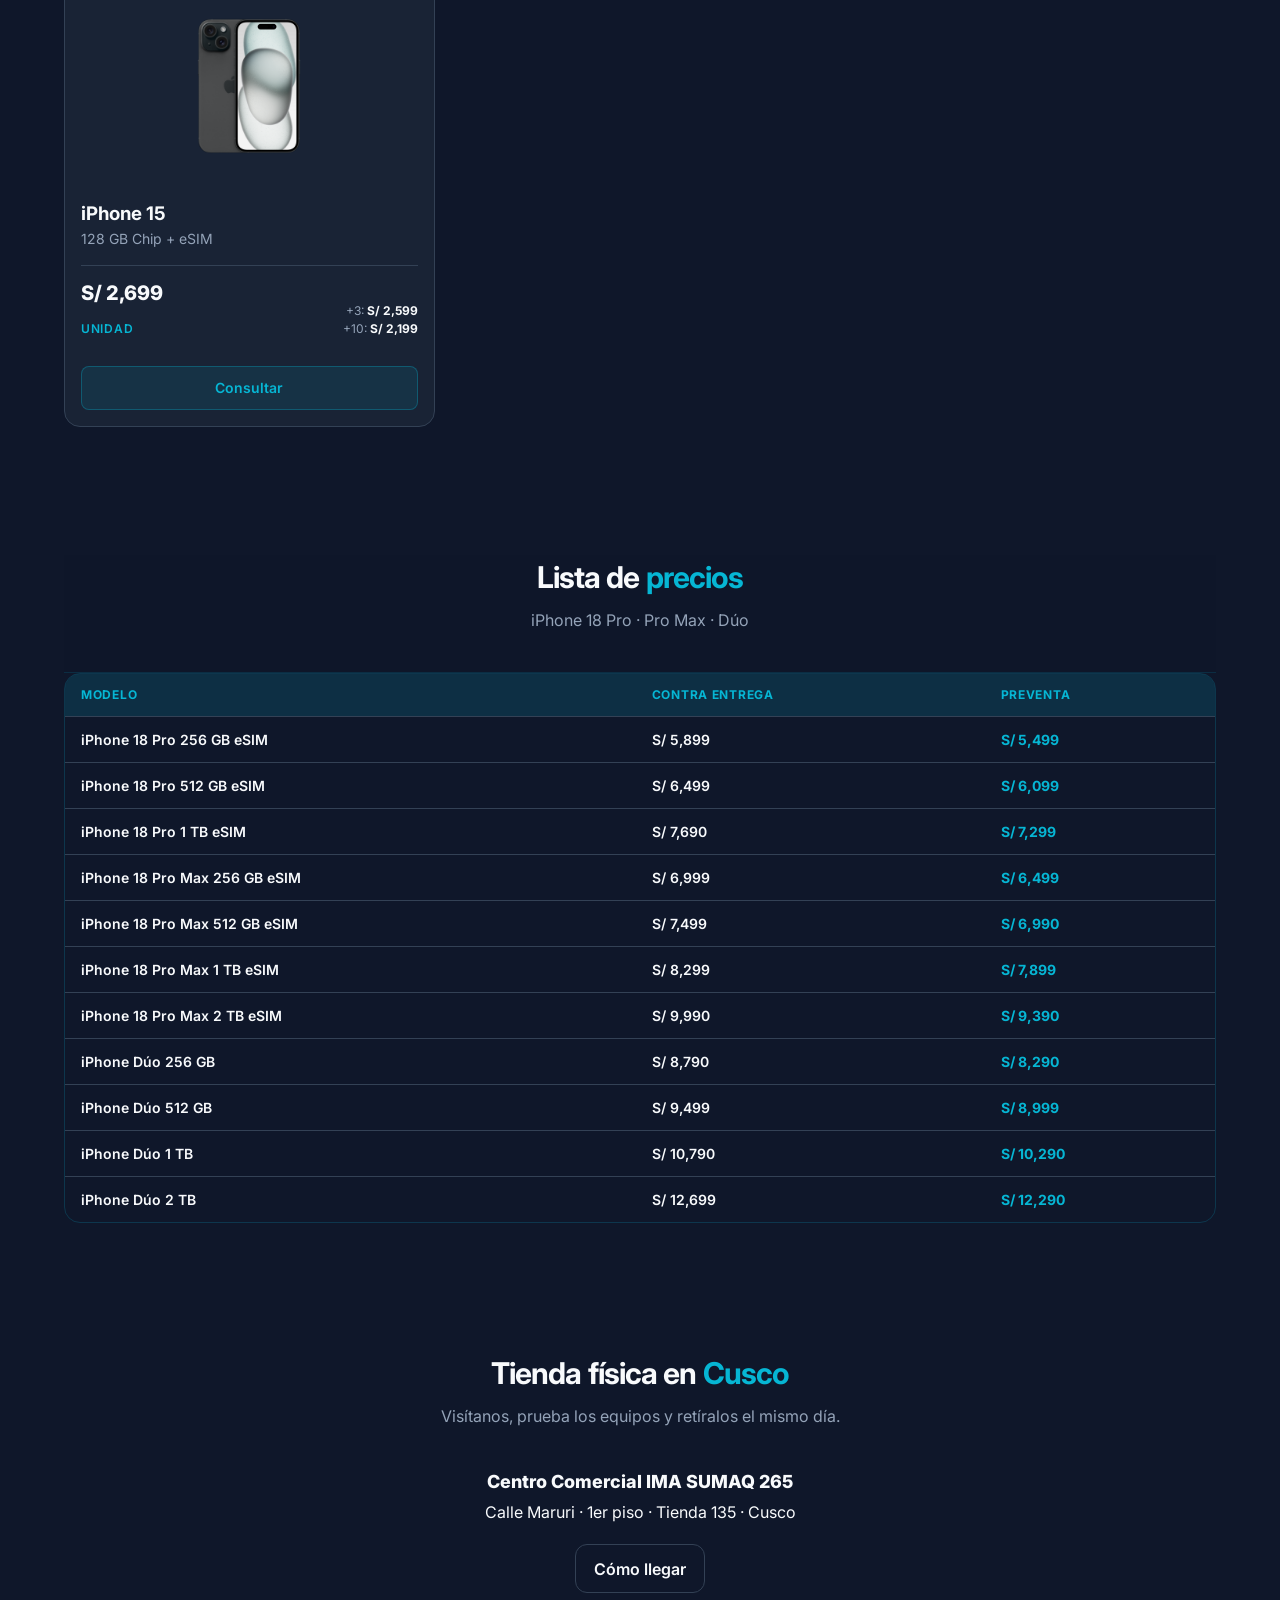
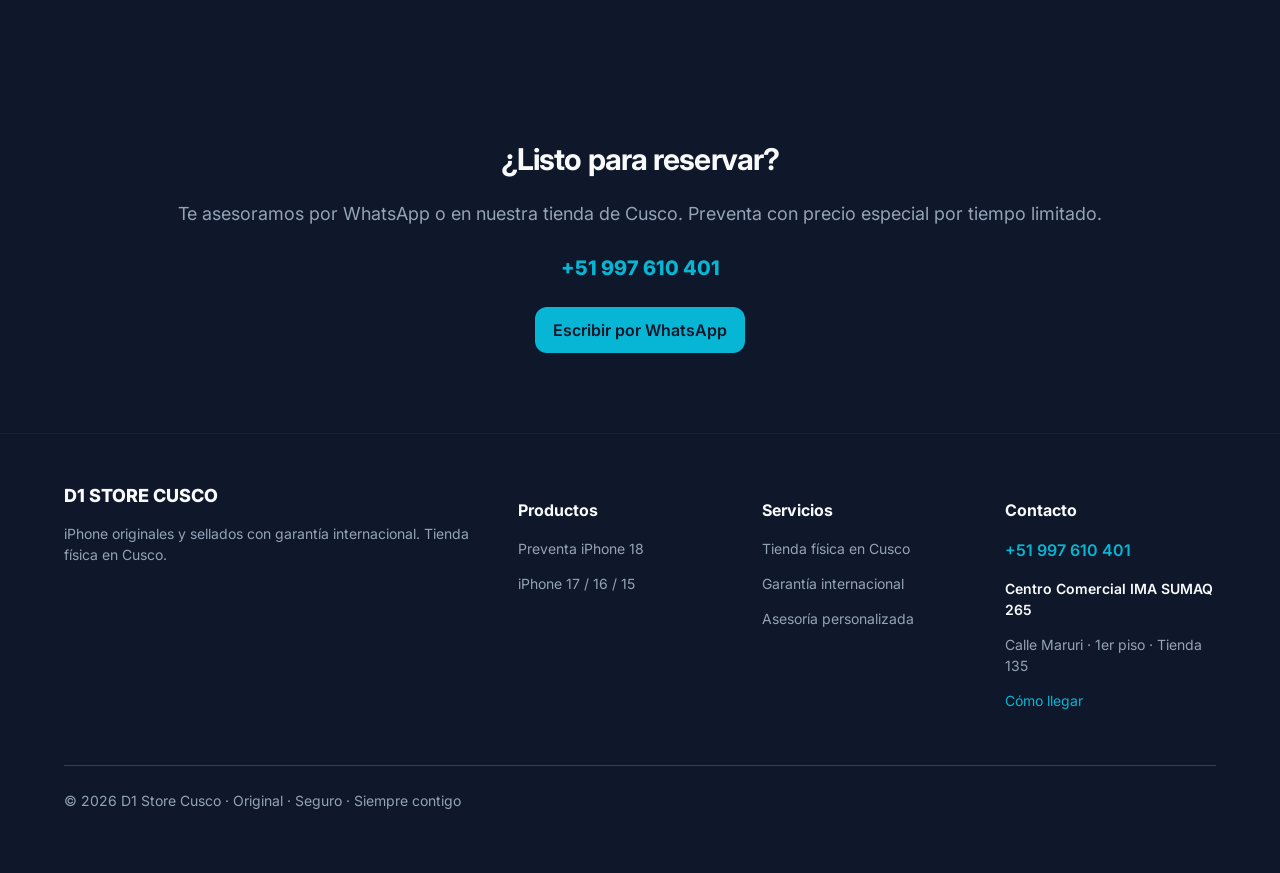
==== commit 08cc7a26: "Actualizar WhatsApp y agregar tienda física IMA SUMAQ 265" ====
--- a/index.html
+++ b/index.html
@@ -7,7 +7,7 @@
   <meta name="description" content="Preventa iPhone 18 Pro Max e iPhone Dúo. Nuevos sellados, garantía internacional y envíos a todo el Perú. D1 Store Cusco." />
   <link rel="icon" href="public/favicon.svg" />
   <meta property="og:title" content="D1 Store Cusco — Preventa iPhone 18" />
-  <meta property="og:description" content="Preventa iPhone 18 Pro Max e iPhone Dúo. WhatsApp +51 982 029 518." />
+  <meta property="og:description" content="Preventa iPhone 18 Pro Max e iPhone Dúo. WhatsApp +51 997 610 401." />
   <meta property="og:image" content="https://alipioralo-ai.github.io/d1-store/og.jpg" />
   <meta property="og:type" content="website" />
   <link rel="preconnect" href="https://fonts.googleapis.com" />
@@ -204,13 +204,14 @@
         <a href="#preventa">Preventa</a>
         <a href="#modelos">Modelos</a>
         <a href="#precios">Precios</a>
+        <a href="#tienda">Tienda</a>
       </div>
       <div class="nav-right">
-        <a class="phone-link" href="https://wa.me/51982029518?text=Hola%2C%20quiero%20informaci%C3%B3n%20sobre%20la%20preventa%20del%20iPhone%2018%20Pro%20Max%20%2F%20iPhone%20D%C3%BAo" target="_blank" rel="noopener">
+        <a class="phone-link" href="https://wa.me/51997610401?text=Hola%2C%20quiero%20informaci%C3%B3n%20sobre%20la%20preventa%20del%20iPhone%2018%20Pro%20Max%20%2F%20iPhone%20D%C3%BAo" target="_blank" rel="noopener">
           <svg class="icon" viewBox="0 0 24 24"><path d="M22 16.92v3a2 2 0 0 1-2.18 2 19.79 19.79 0 0 1-8.63-3.07 19.5 19.5 0 0 1-6-6 19.79 19.79 0 0 1-3.07-8.67A2 2 0 0 1 4.11 2h3a2 2 0 0 1 2 1.72c.13.81.36 1.6.7 2.34a2 2 0 0 1-.45 2.11L8.09 9.91a16 16 0 0 0 6 6l1.27-1.27a2 2 0 0 1 2.11-.45c.74.34 1.53.57 2.34.7A2 2 0 0 1 22 16.92z"/></svg>
-          +51 982 029 518
+          +51 997 610 401
         </a>
-        <a class="btn btn-primary" href="https://wa.me/51982029518?text=Hola%2C%20quiero%20informaci%C3%B3n%20sobre%20la%20preventa%20del%20iPhone%2018%20Pro%20Max%20%2F%20iPhone%20D%C3%BAo" target="_blank" rel="noopener">Contactar</a>
+        <a class="btn btn-primary" href="https://wa.me/51997610401?text=Hola%2C%20quiero%20informaci%C3%B3n%20sobre%20la%20preventa%20del%20iPhone%2018%20Pro%20Max%20%2F%20iPhone%20D%C3%BAo" target="_blank" rel="noopener">Contactar</a>
       </div>
     </nav>
   </header>
@@ -220,14 +221,14 @@
       <div>
         <p class="pill"><span class="dot"></span> Preventa oficial abierta</p>
         <h1>iPhone 18 Pro Max<span>& iPhone Dúo</span></h1>
-        <p class="lede">Fotos oficiales de cada modelo. Equipos nuevos sellados, 1 año de garantía internacional y envíos a todo el Perú.</p>
+        <p class="lede">Fotos oficiales de cada modelo. Equipos nuevos sellados, 1 año de garantía internacional y tienda física en Cusco.</p>
         <div class="hero-actions">
           <a class="btn btn-primary" href="#preventa">Ver preventa →</a>
           <a class="btn btn-outline" href="#modelos">Ver todos los iPhone</a>
         </div>
         <ul class="trust-list">
           <li>Garantía internacional</li>
-          <li>Envíos a todo el Perú</li>
+          <li>Tienda física en Cusco</li>
           <li>Originales sellados</li>
         </ul>
       </div>
@@ -264,7 +265,7 @@
     <div class="wrap bar-inner">
       <span>1 año de garantía internacional</span>
       <span>Nuevos sellados</span>
-      <span>Tiendas y oficinas físicas</span>
+      <span>Tienda física en Cusco · IMA SUMAQ 265</span>
       <span>Asesoría personalizada</span>
     </div>
   </div>
@@ -312,12 +313,22 @@
     </div>
   </section>
 
+  <section id="tienda">
+    <div class="wrap center">
+      <h2>Tienda física en <span>Cusco</span></h2>
+      <p class="sub">Visítanos, prueba los equipos y retíralos el mismo día.</p>
+      <p style="font-size:1.125rem;font-weight:800;margin:0">Centro Comercial IMA SUMAQ 265</p>
+      <p class="muted" style="margin:0.35rem 0 1.25rem">Calle Maruri · 1er piso · Tienda 135 · Cusco</p>
+      <a class="btn btn-outline" href="https://maps.google.com/?q=Centro+Comercial+IMA+SUMAQ+265+Calle+Maruri+Cusco" target="_blank" rel="noopener">Cómo llegar</a>
+    </div>
+  </section>
+
   <section class="cta" id="contacto">
     <h2>¿Listo para reservar?</h2>
-    <p>Te asesoramos por WhatsApp. Preventa con precio especial por tiempo limitado.</p>
-    <a class="wa-big" href="https://wa.me/51982029518?text=Hola%2C%20quiero%20informaci%C3%B3n%20sobre%20la%20preventa%20del%20iPhone%2018%20Pro%20Max%20%2F%20iPhone%20D%C3%BAo" target="_blank" rel="noopener">+51 982 029 518</a>
+    <p>Te asesoramos por WhatsApp o en nuestra tienda de Cusco. Preventa con precio especial por tiempo limitado.</p>
+    <a class="wa-big" href="https://wa.me/51997610401?text=Hola%2C%20quiero%20informaci%C3%B3n%20sobre%20la%20preventa%20del%20iPhone%2018%20Pro%20Max%20%2F%20iPhone%20D%C3%BAo" target="_blank" rel="noopener">+51 997 610 401</a>
     <div>
-      <a class="btn btn-primary" href="https://wa.me/51982029518?text=Hola%2C%20quiero%20informaci%C3%B3n%20sobre%20la%20preventa%20del%20iPhone%2018%20Pro%20Max%20%2F%20iPhone%20D%C3%BAo" target="_blank" rel="noopener">Escribir por WhatsApp</a>
+      <a class="btn btn-primary" href="https://wa.me/51997610401?text=Hola%2C%20quiero%20informaci%C3%B3n%20sobre%20la%20preventa%20del%20iPhone%2018%20Pro%20Max%20%2F%20iPhone%20D%C3%BAo" target="_blank" rel="noopener">Escribir por WhatsApp</a>
     </div>
   </section>
 
@@ -326,7 +337,7 @@
       <div class="foot">
         <div>
           <p style="font-size:1.125rem;font-weight:800;margin:0 0 0.5rem">D1 STORE CUSCO</p>
-          <p class="muted">iPhone originales y sellados con garantía internacional. Envíos a todo el Perú.</p>
+          <p class="muted">iPhone originales y sellados con garantía internacional. Tienda física en Cusco.</p>
         </div>
         <div>
           <p style="font-weight:700">Productos</p>
@@ -335,21 +346,23 @@
         </div>
         <div>
           <p style="font-weight:700">Servicios</p>
-          <p class="muted">Envíos seguros</p>
+          <p class="muted">Tienda física en Cusco</p>
           <p class="muted">Garantía internacional</p>
           <p class="muted">Asesoría personalizada</p>
         </div>
         <div>
           <p style="font-weight:700">Contacto</p>
-          <p><a href="https://wa.me/51982029518?text=Hola%2C%20quiero%20informaci%C3%B3n%20sobre%20la%20preventa%20del%20iPhone%2018%20Pro%20Max%20%2F%20iPhone%20D%C3%BAo" target="_blank" rel="noopener" style="color:var(--primary);font-weight:600">+51 982 029 518</a></p>
-          <p class="muted">WhatsApp · Cusco, Perú</p>
+          <p><a href="https://wa.me/51997610401?text=Hola%2C%20quiero%20informaci%C3%B3n%20sobre%20la%20preventa%20del%20iPhone%2018%20Pro%20Max%20%2F%20iPhone%20D%C3%BAo" target="_blank" rel="noopener" style="color:var(--primary);font-weight:600">+51 997 610 401</a></p>
+          <p class="muted" style="font-weight:600;color:var(--fg)">Centro Comercial IMA SUMAQ 265</p>
+          <p class="muted">Calle Maruri · 1er piso · Tienda 135</p>
+          <p class="muted"><a href="https://maps.google.com/?q=Centro+Comercial+IMA+SUMAQ+265+Calle+Maruri+Cusco" target="_blank" rel="noopener" style="color:var(--primary)">Cómo llegar</a></p>
         </div>
       </div>
       <p class="copy">© 2026 D1 Store Cusco · Original · Seguro · Siempre contigo</p>
     </div>
   </footer>
 
-  <a class="float" href="https://wa.me/51982029518?text=Hola%2C%20quiero%20informaci%C3%B3n%20sobre%20la%20preventa%20del%20iPhone%2018%20Pro%20Max%20%2F%20iPhone%20D%C3%BAo" target="_blank" rel="noopener" aria-label="WhatsApp +51 982 029 518">
+  <a class="float" href="https://wa.me/51997610401?text=Hola%2C%20quiero%20informaci%C3%B3n%20sobre%20la%20preventa%20del%20iPhone%2018%20Pro%20Max%20%2F%20iPhone%20D%C3%BAo" target="_blank" rel="noopener" aria-label="WhatsApp +51 997 610 401">
     <svg class="icon" style="width:28px;height:28px" viewBox="0 0 24 24"><path d="M21 11.5a8.38 8.38 0 0 1-.9 3.8 8.5 8.5 0 0 1-7.6 4.7 8.38 8.38 0 0 1-3.8-.9L3 21l1.9-5.7a8.38 8.38 0 0 1-.9-3.8 8.5 8.5 0 0 1 4.7-7.6 8.38 8.38 0 0 1 3.8-.9h.5a8.48 8.48 0 0 1 8 8v.5z"/></svg>
   </a>
 
@@ -391,7 +404,7 @@
     ];
 
     const soles = (n) => "S/ " + n.toLocaleString("es-PE");
-    const wa = (p) => "https://wa.me/51982029518?text=" + encodeURIComponent("Hola, quiero consultar " + p.name + " " + p.storage);
+    const wa = (p) => "https://wa.me/51997610401?text=" + encodeURIComponent("Hola, quiero consultar " + p.name + " " + p.storage);
 
     function card(p) {
       const badge = p.tag ? `<span class="badge${p.tag === "nuevo" ? " nuevo" : ""}">${p.tag === "preventa" ? "Preventa" : "Nuevo"}</span>` : "";
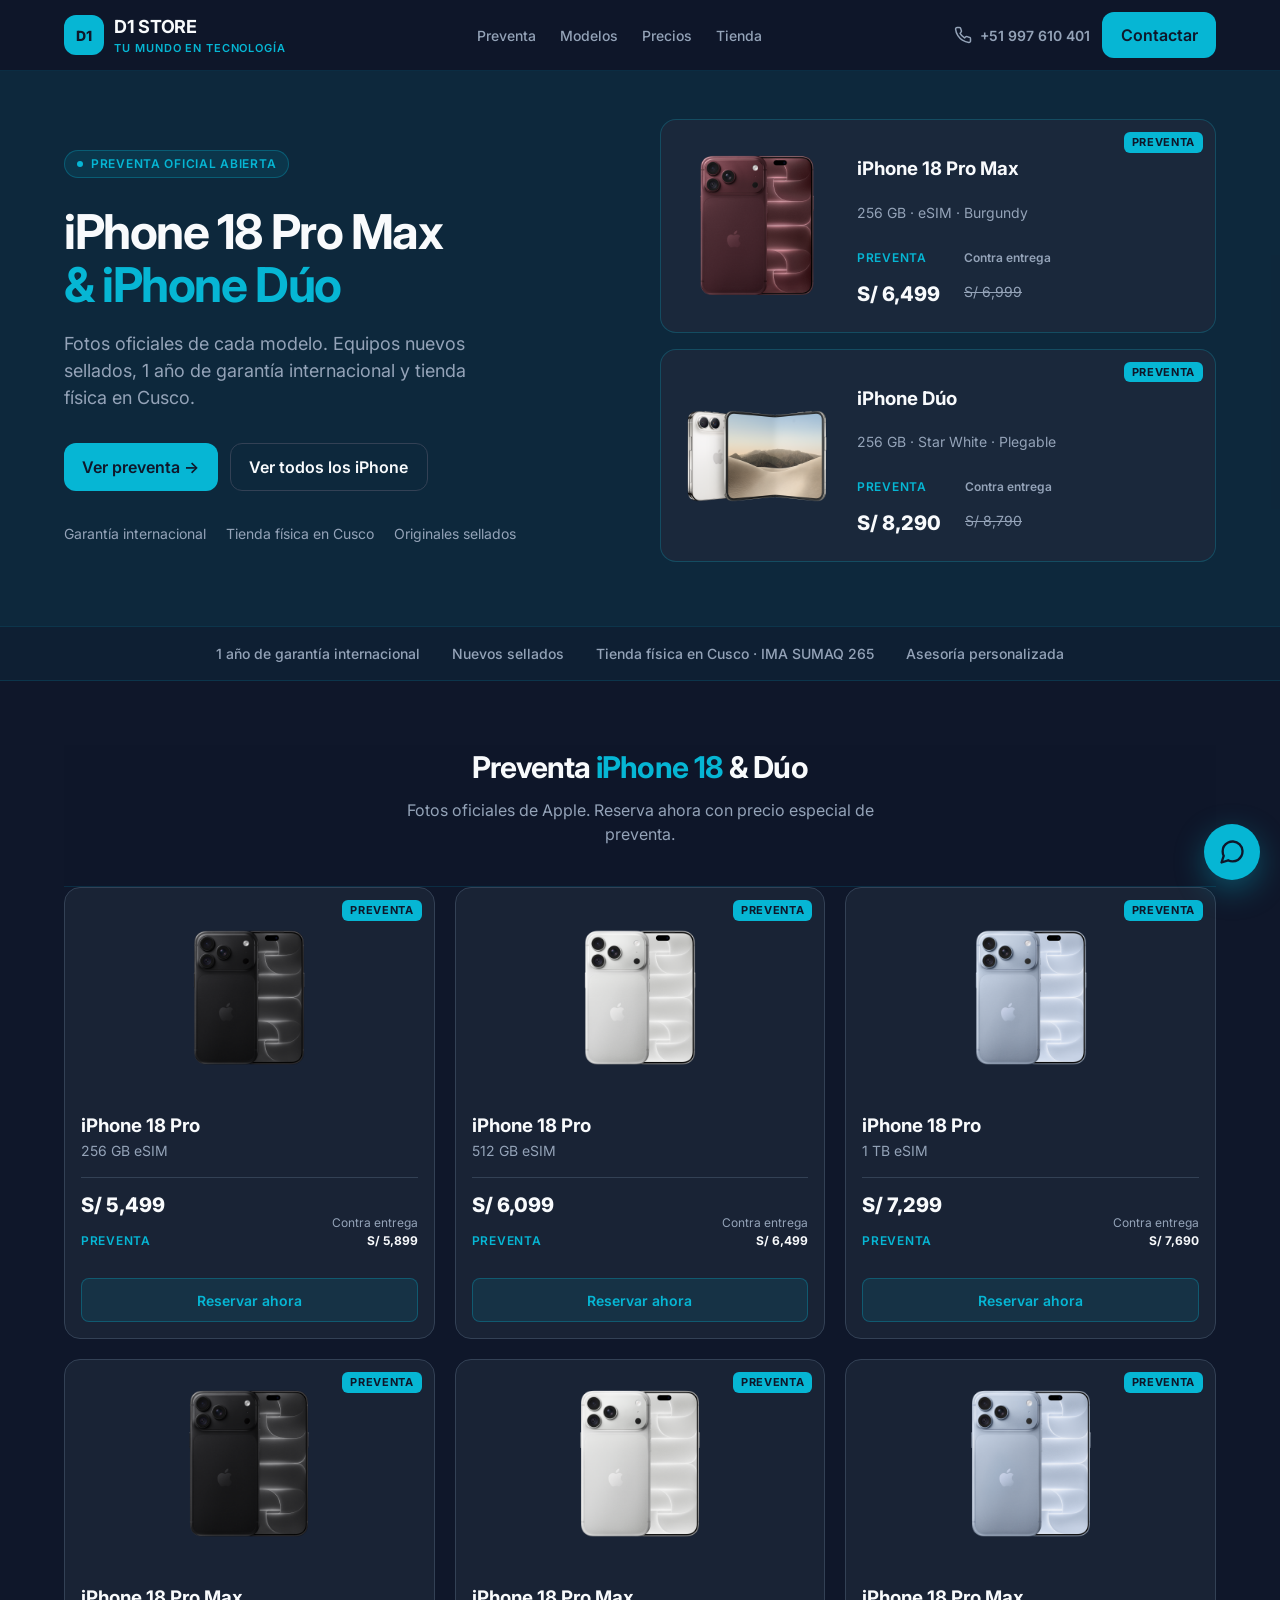
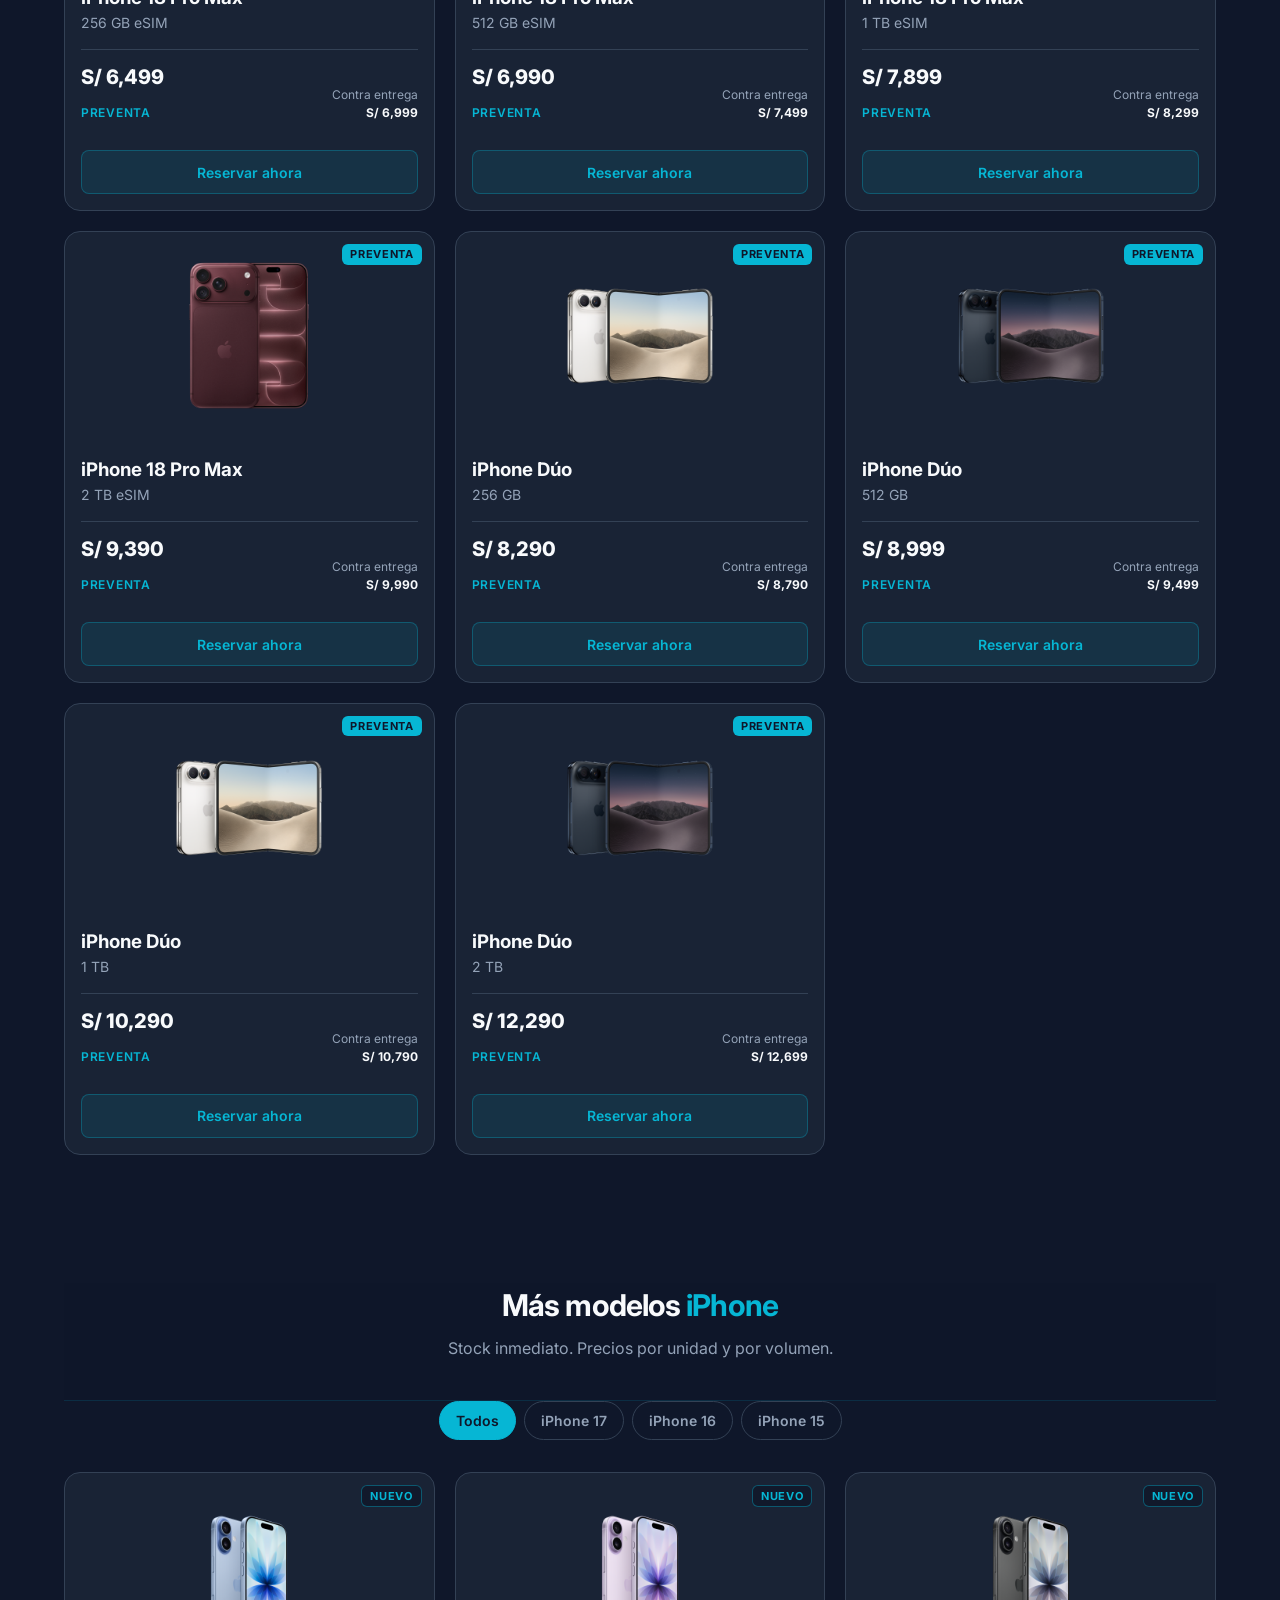
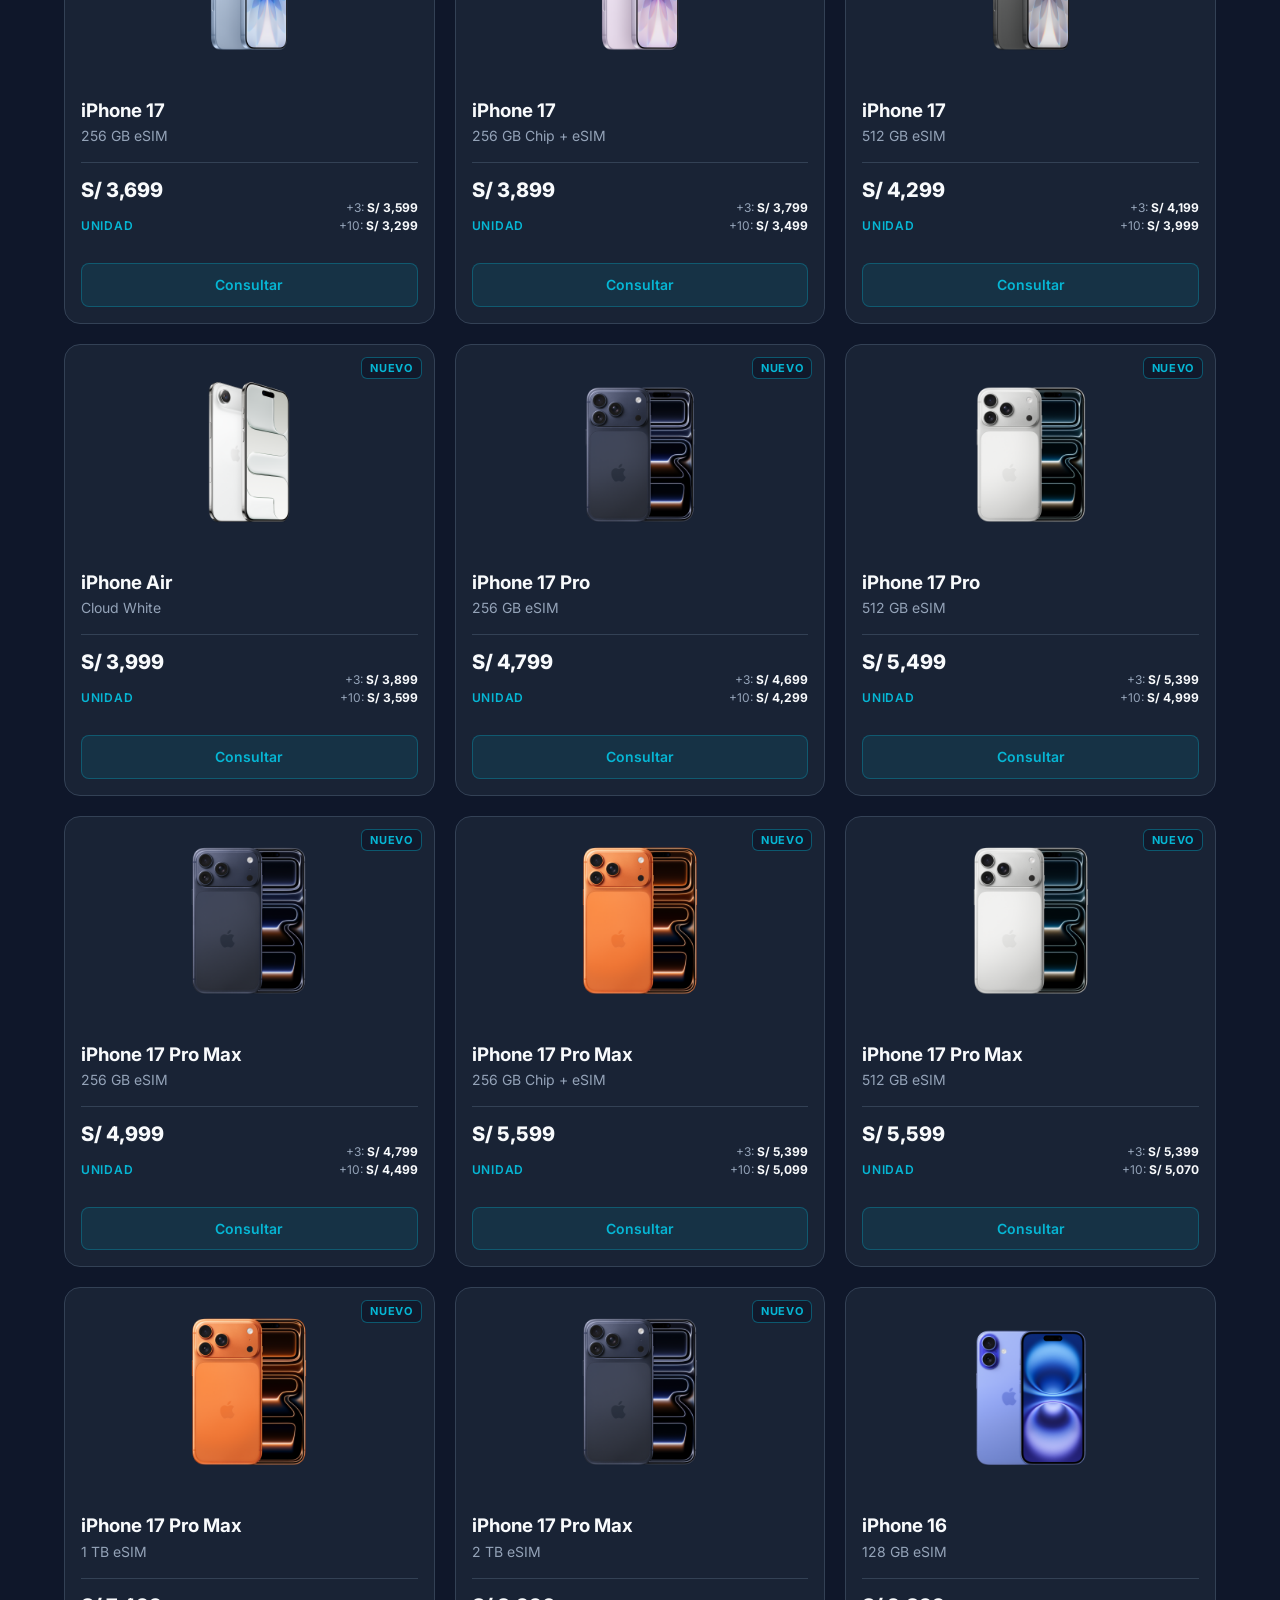
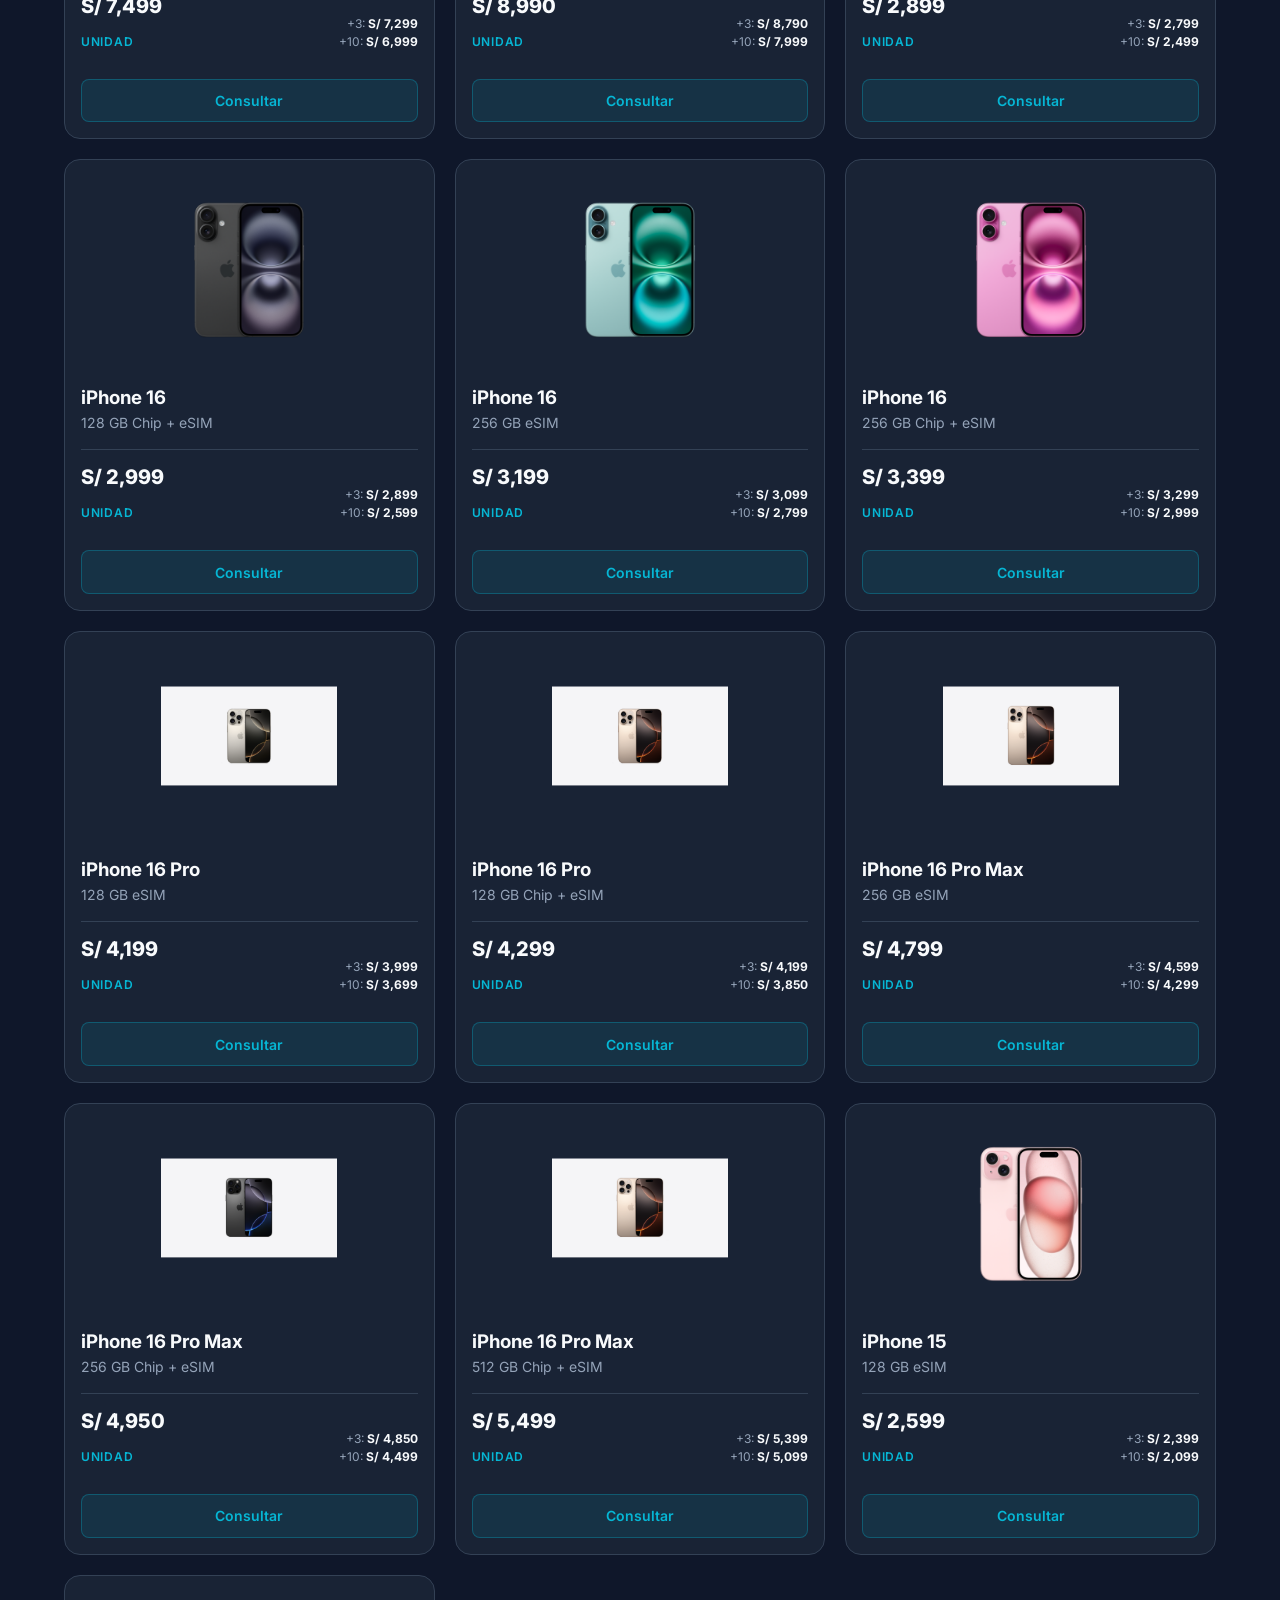
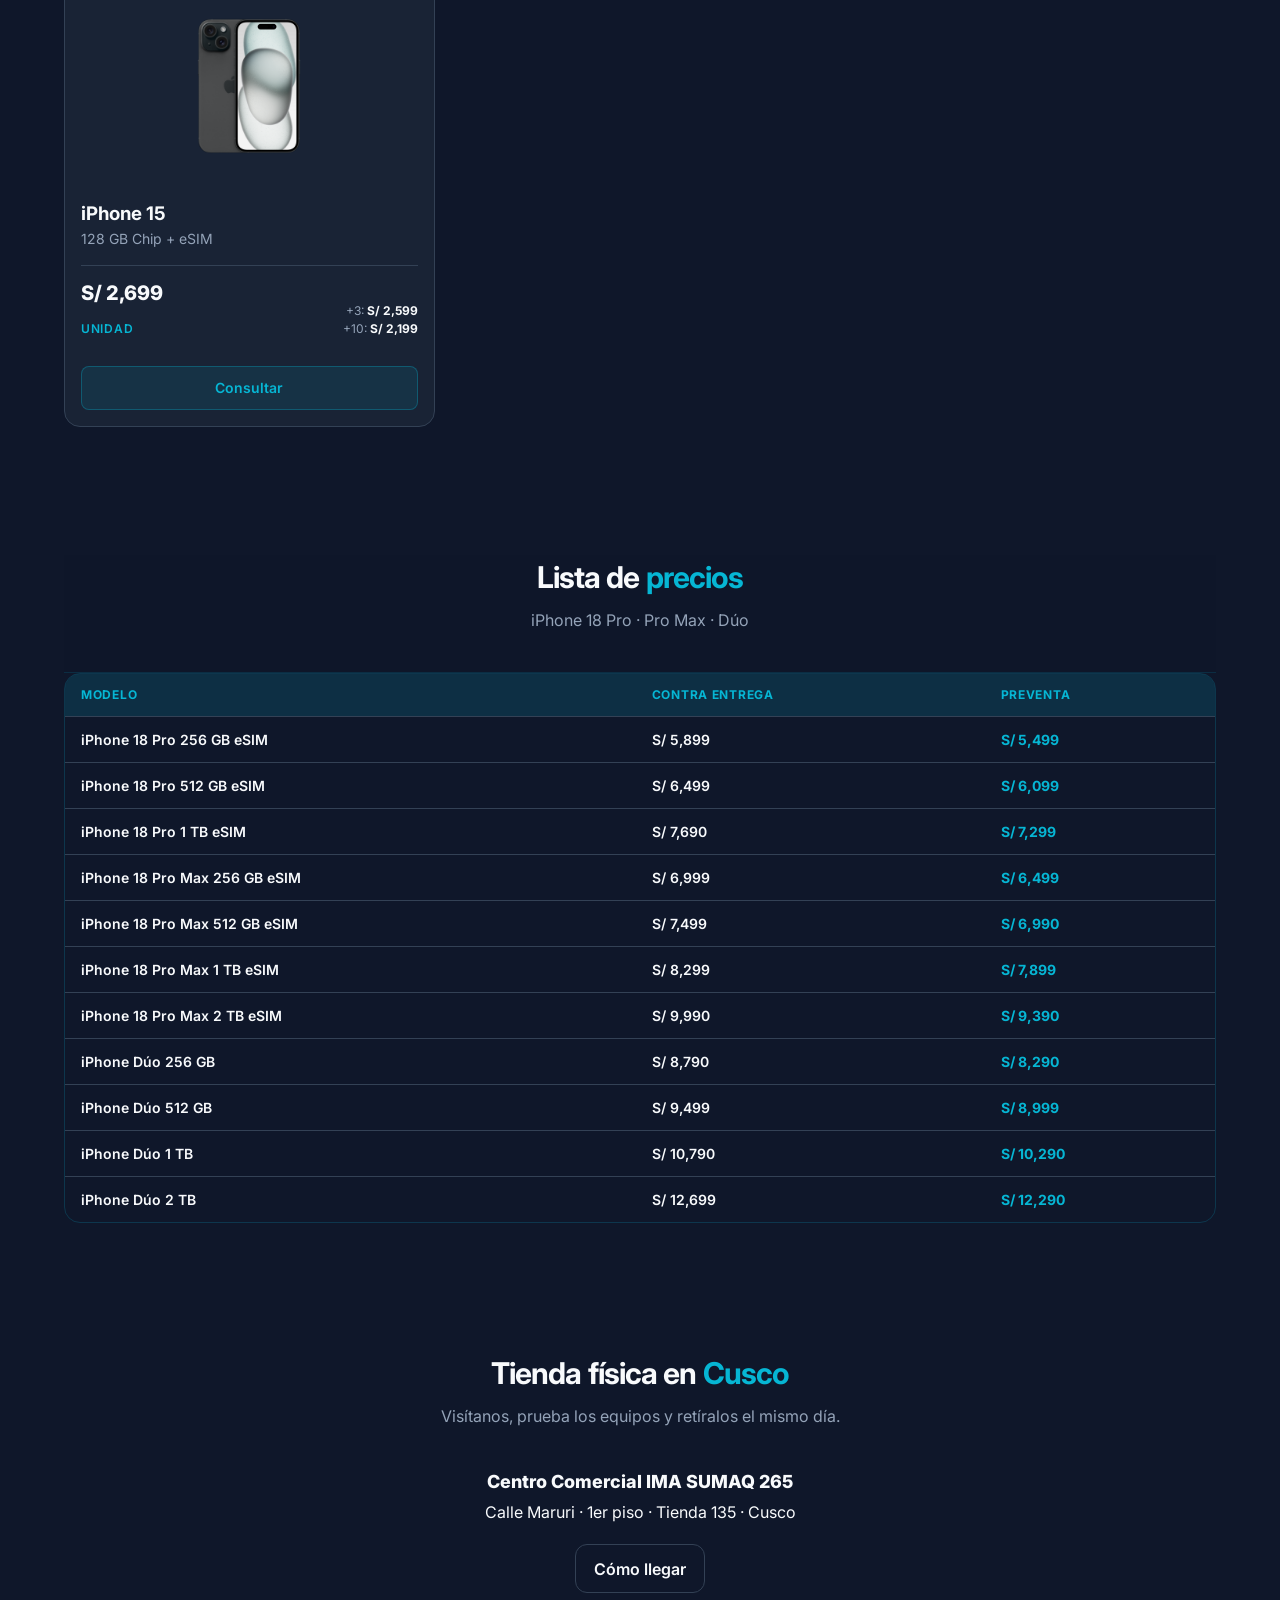
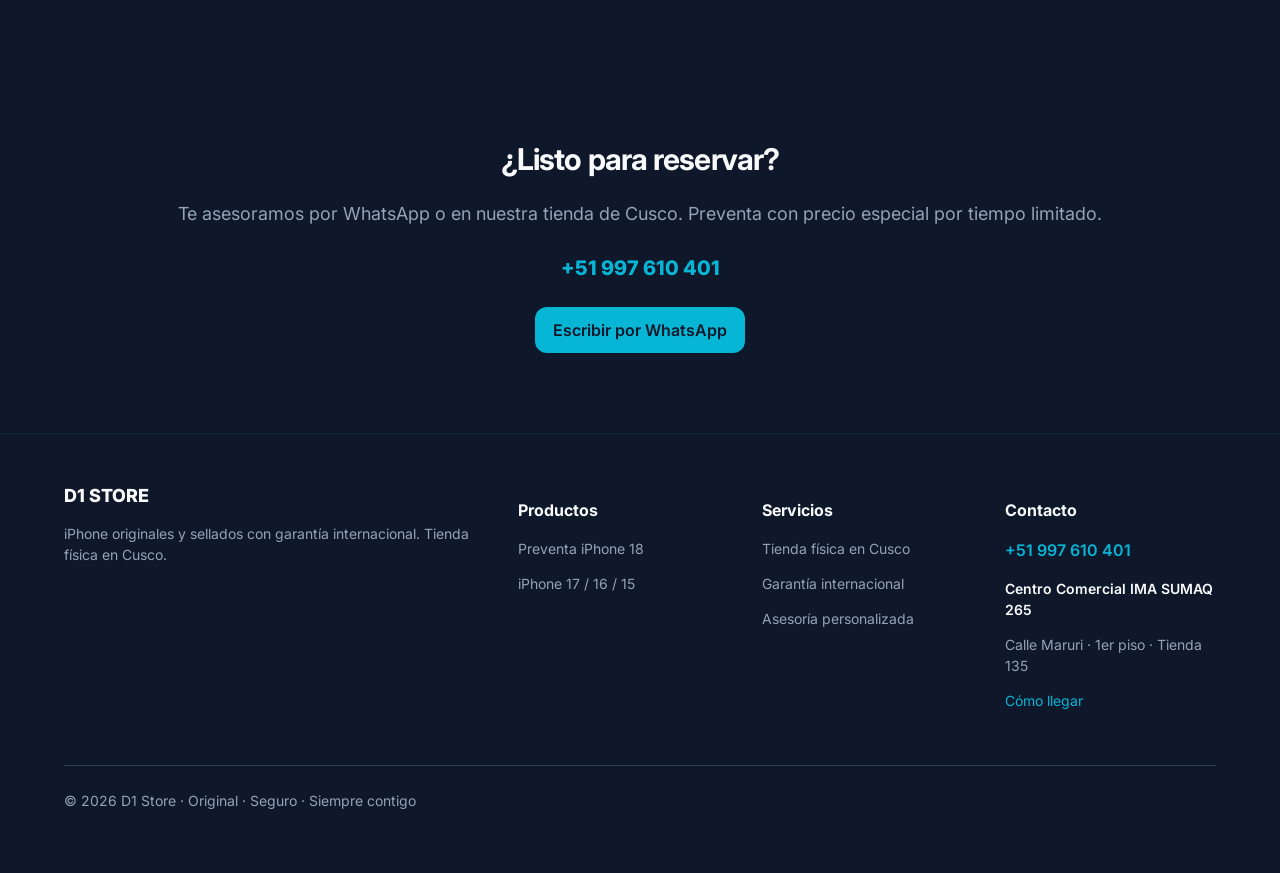
==== commit 95ca1a8c: "Marca D1 Store: quitar Cusco del nombre" ====
--- a/index.html
+++ b/index.html
@@ -3,12 +3,12 @@
 <head>
   <meta charset="UTF-8" />
   <meta name="viewport" content="width=device-width, initial-scale=1" />
-  <title>D1 Store Cusco | iPhone oficial</title>
-  <meta name="description" content="Preventa iPhone 18 Pro Max e iPhone Dúo. Nuevos sellados, garantía internacional y envíos a todo el Perú. D1 Store Cusco." />
+  <title>D1 Store | iPhone oficial</title>
+  <meta name="description" content="Preventa iPhone 18 Pro Max e iPhone Dúo. Nuevos sellados, garantía internacional y envíos a todo el Perú. D1 Store." />
   <link rel="icon" href="public/favicon.svg" />
-  <meta property="og:title" content="D1 Store Cusco — Preventa iPhone 18" />
+  <meta property="og:title" content="D1 Store — Preventa iPhone 18" />
   <meta property="og:description" content="Preventa iPhone 18 Pro Max e iPhone Dúo. WhatsApp +51 997 610 401." />
-  <meta property="og:image" content="https://alipioralo-ai.github.io/d1-store/og.jpg" />
+  <meta property="og:image" content="https://d1storeperu.github.io/d1-store/og.jpg" />
   <meta property="og:type" content="website" />
   <link rel="preconnect" href="https://fonts.googleapis.com" />
   <link rel="preconnect" href="https://fonts.gstatic.com" crossorigin />
@@ -197,7 +197,7 @@
         <span class="logo">D1</span>
         <span>
           <strong>D1 STORE</strong>
-          <small>Cusco</small>
+          <small>Tu mundo en tecnología</small>
         </span>
       </a>
       <div class="links">
@@ -336,7 +336,7 @@
     <div class="wrap">
       <div class="foot">
         <div>
-          <p style="font-size:1.125rem;font-weight:800;margin:0 0 0.5rem">D1 STORE CUSCO</p>
+          <p style="font-size:1.125rem;font-weight:800;margin:0 0 0.5rem">D1 STORE</p>
           <p class="muted">iPhone originales y sellados con garantía internacional. Tienda física en Cusco.</p>
         </div>
         <div>
@@ -358,7 +358,7 @@
           <p class="muted"><a href="https://maps.google.com/?q=Centro+Comercial+IMA+SUMAQ+265+Calle+Maruri+Cusco" target="_blank" rel="noopener" style="color:var(--primary)">Cómo llegar</a></p>
         </div>
       </div>
-      <p class="copy">© 2026 D1 Store Cusco · Original · Seguro · Siempre contigo</p>
+      <p class="copy">© 2026 D1 Store · Original · Seguro · Siempre contigo</p>
     </div>
   </footer>
 
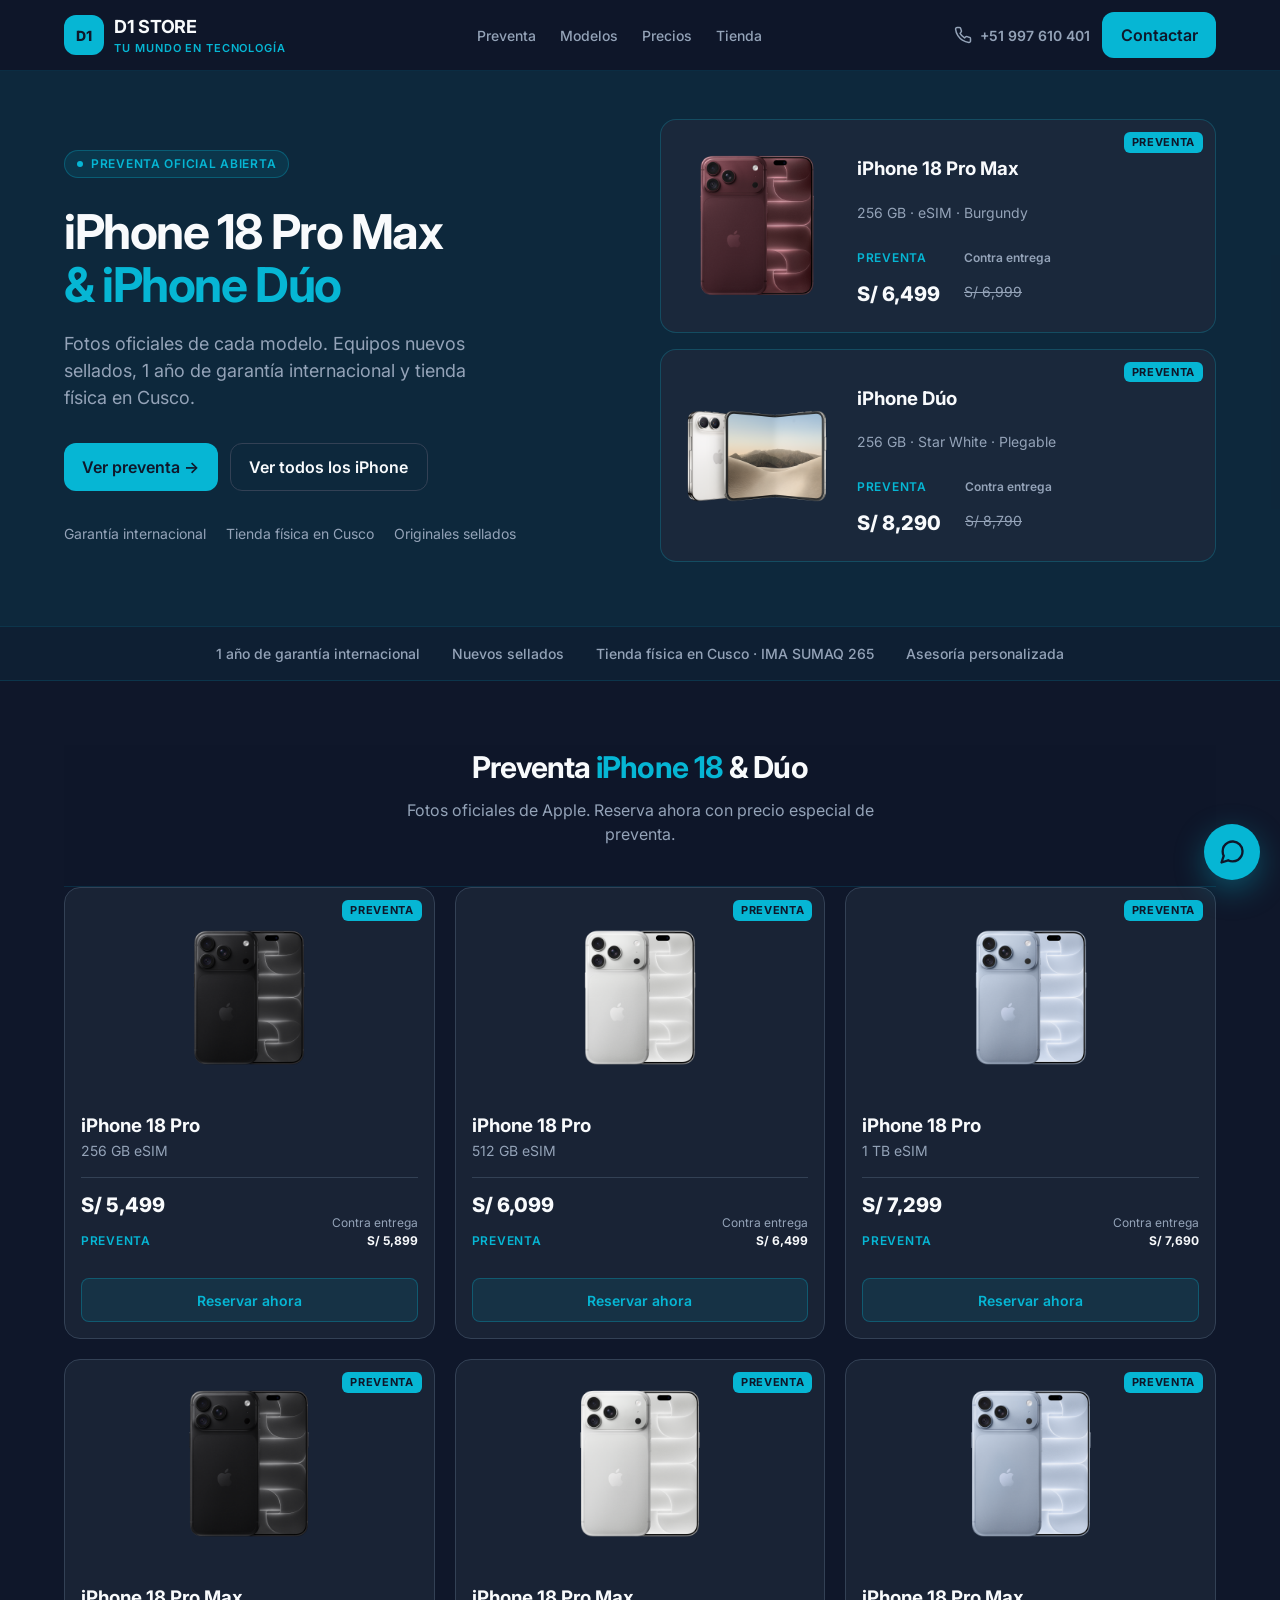
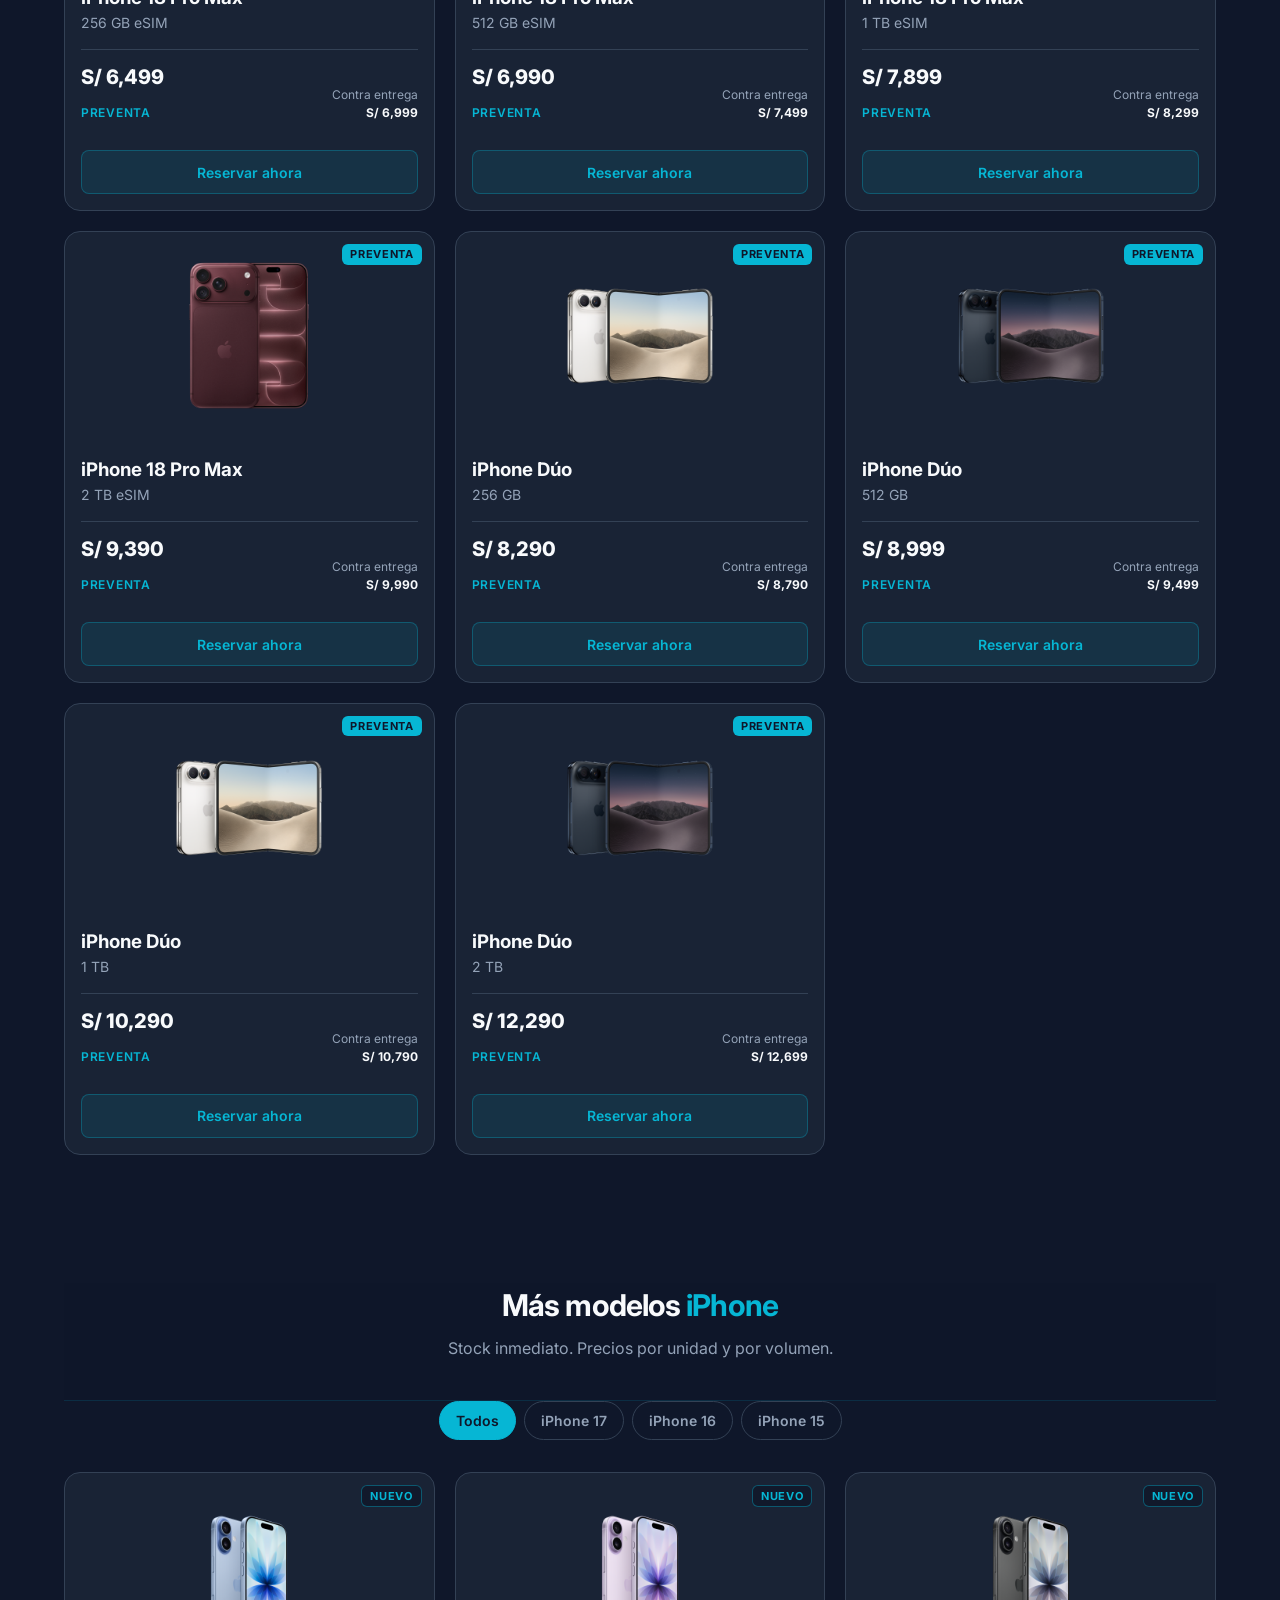
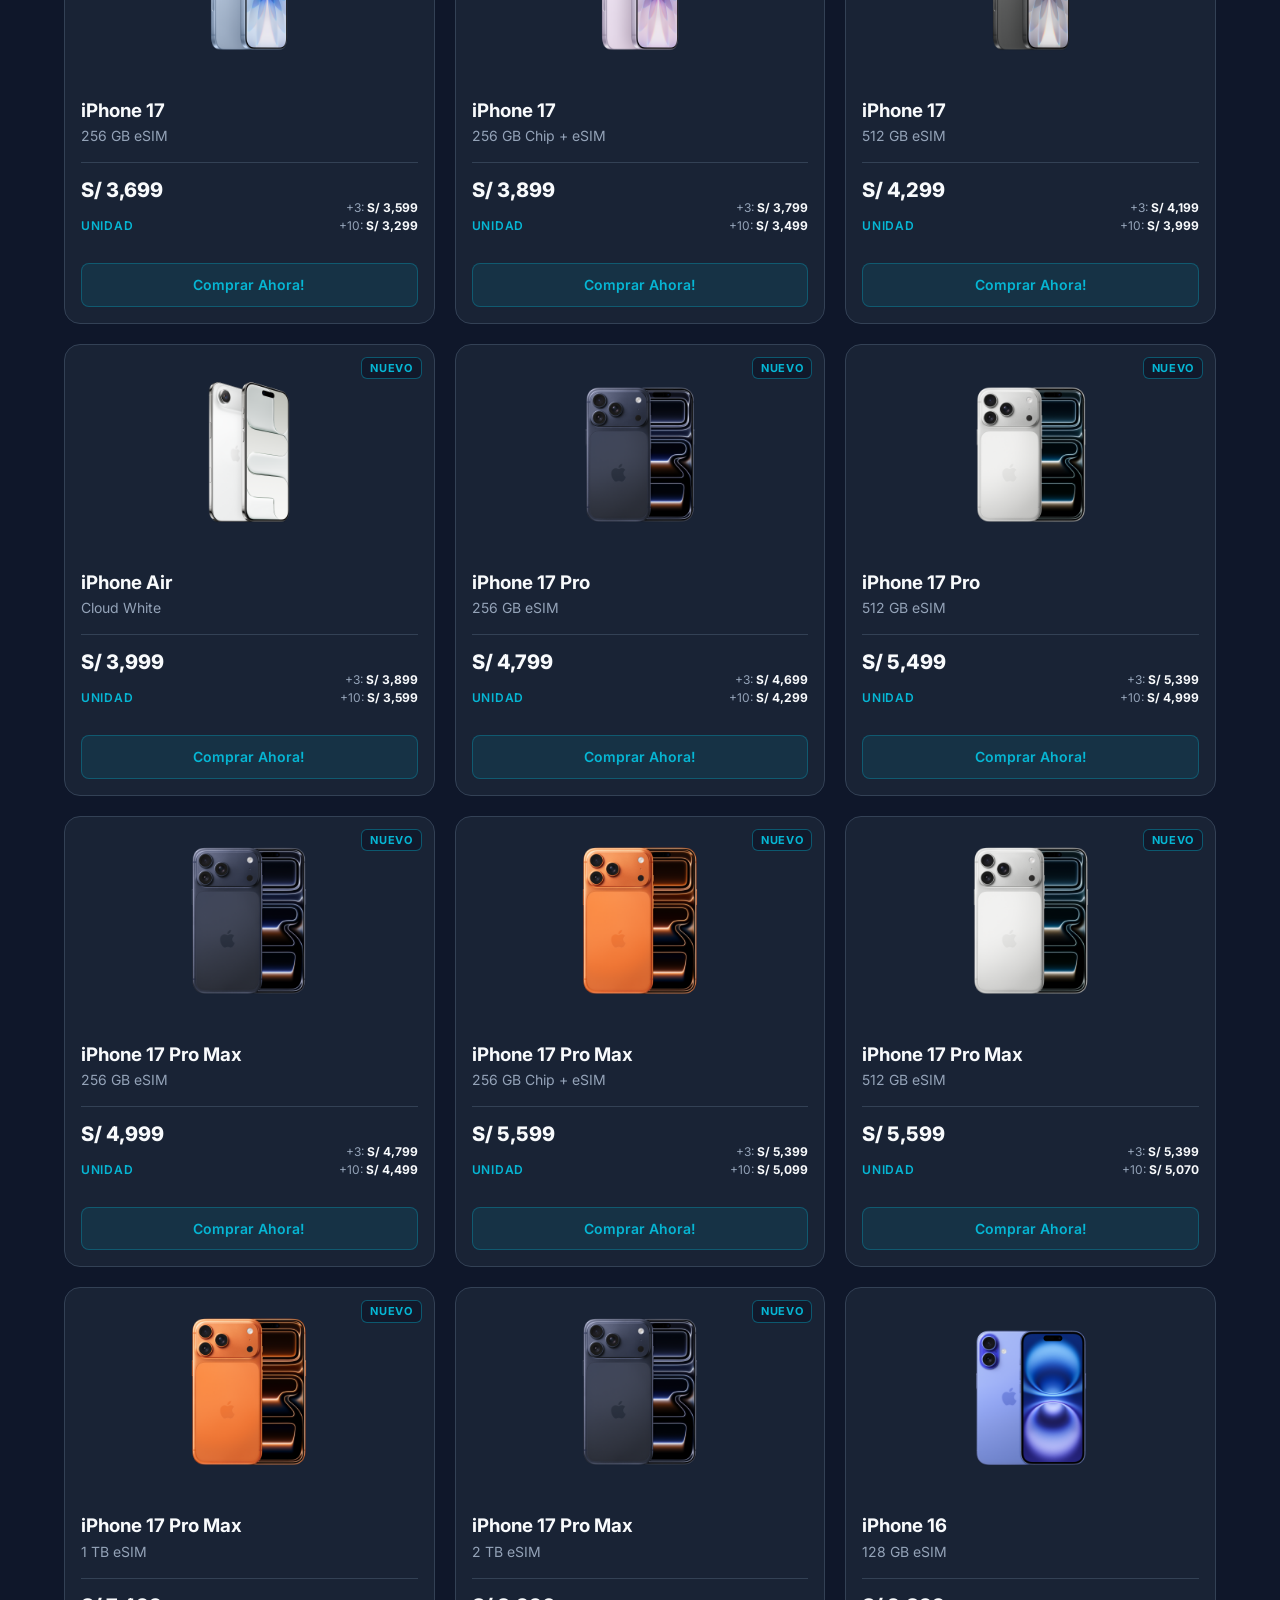
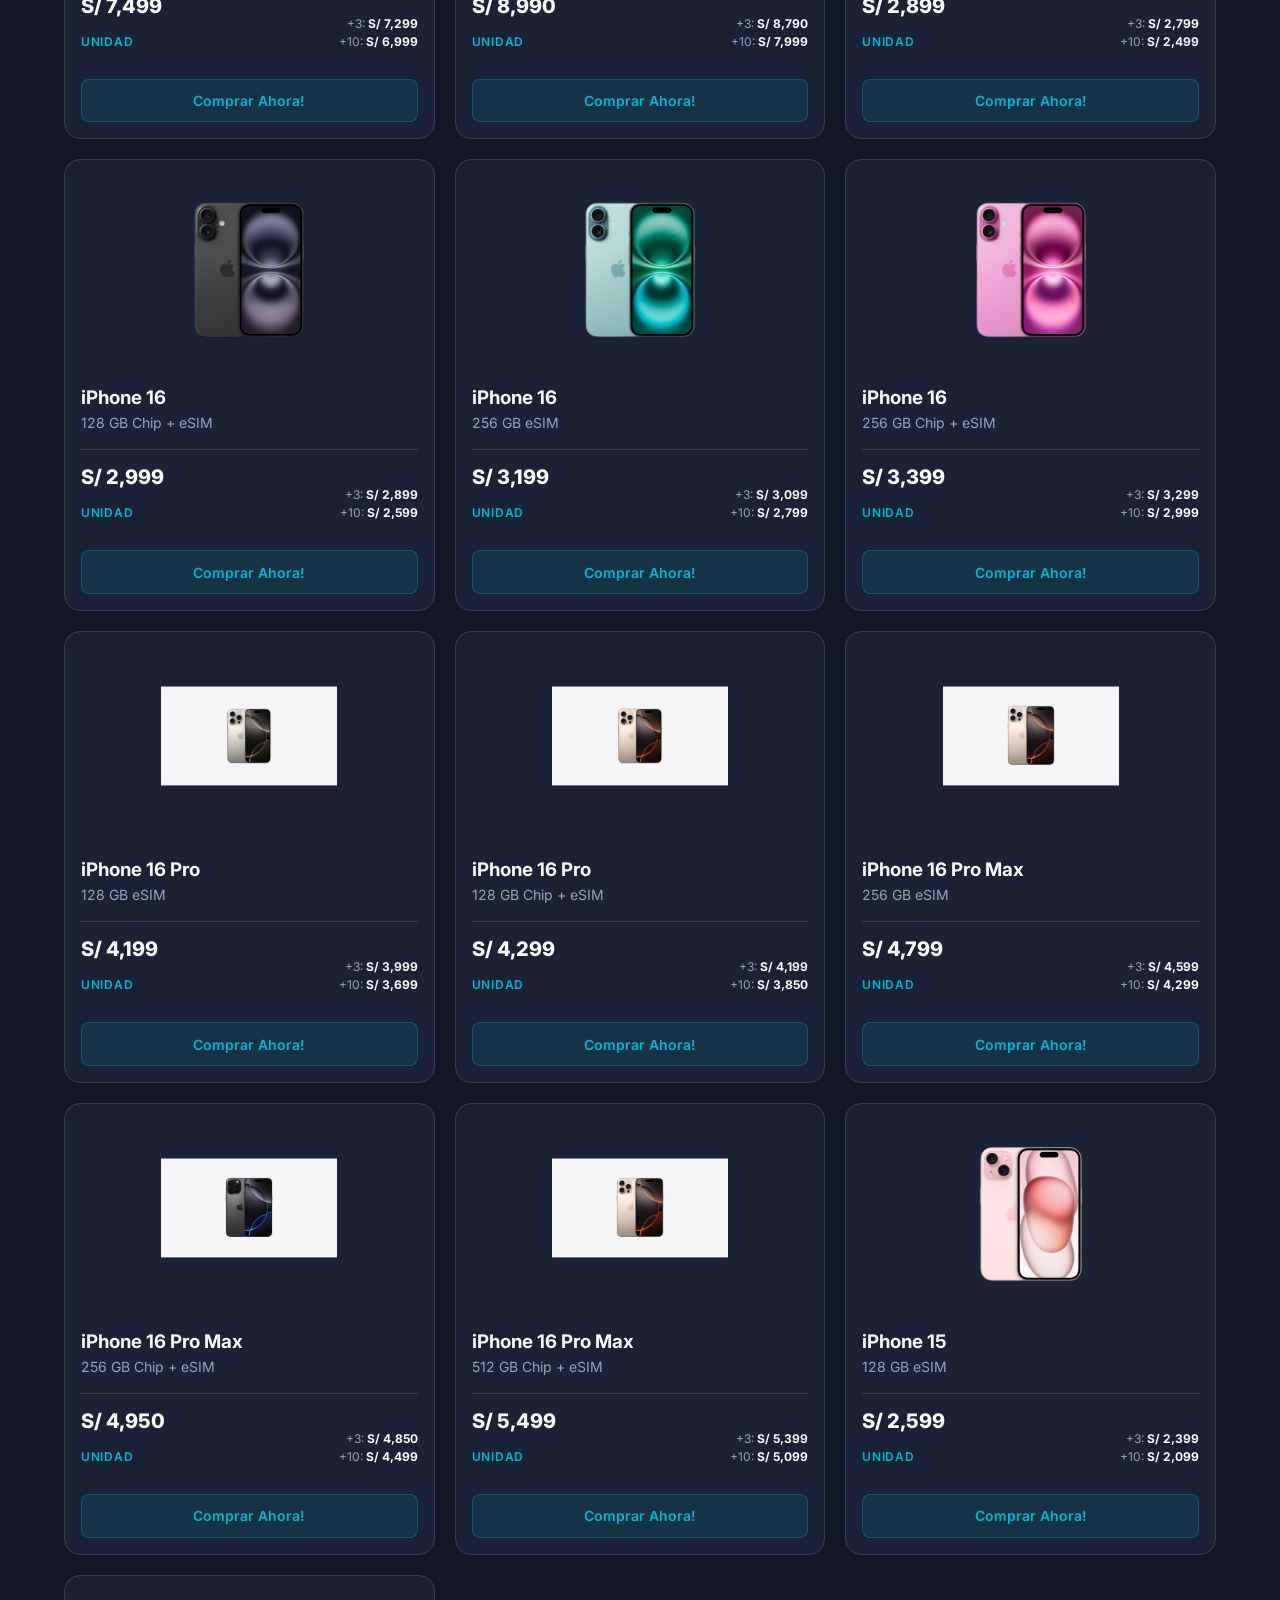
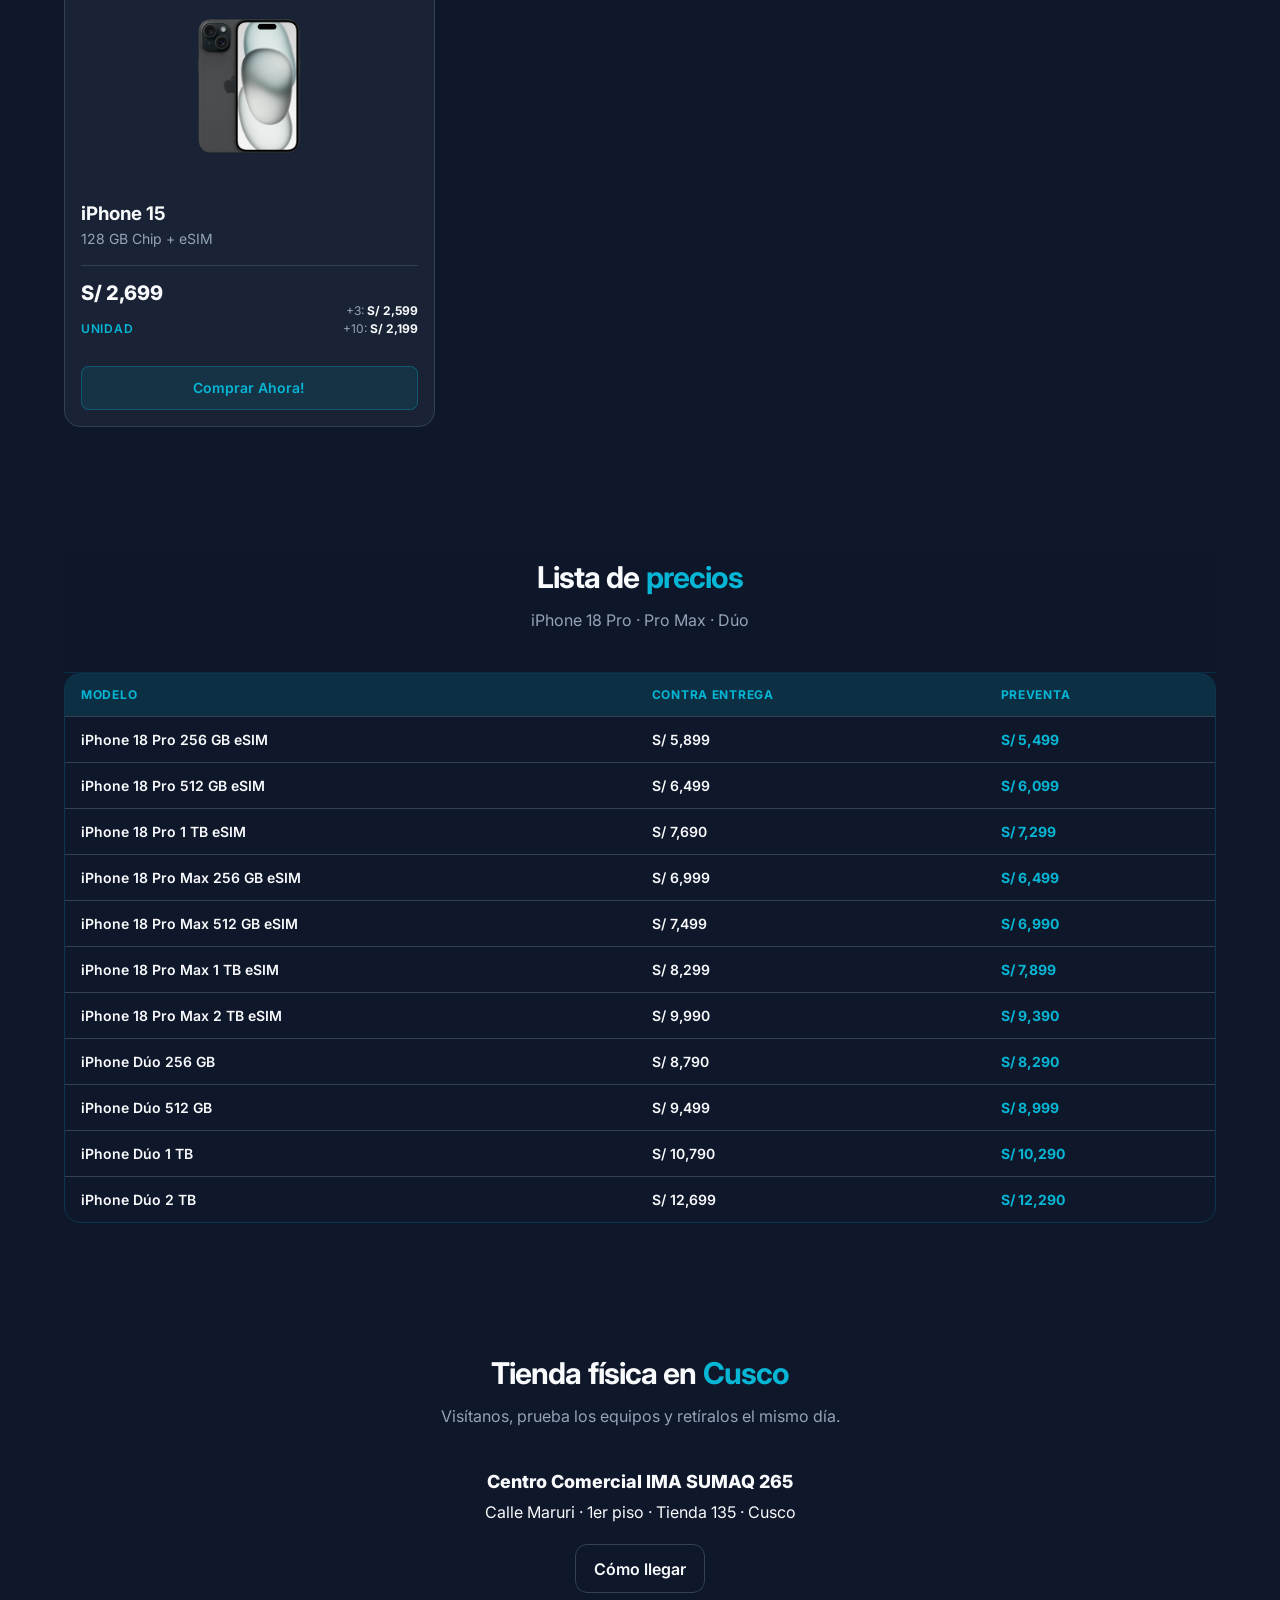
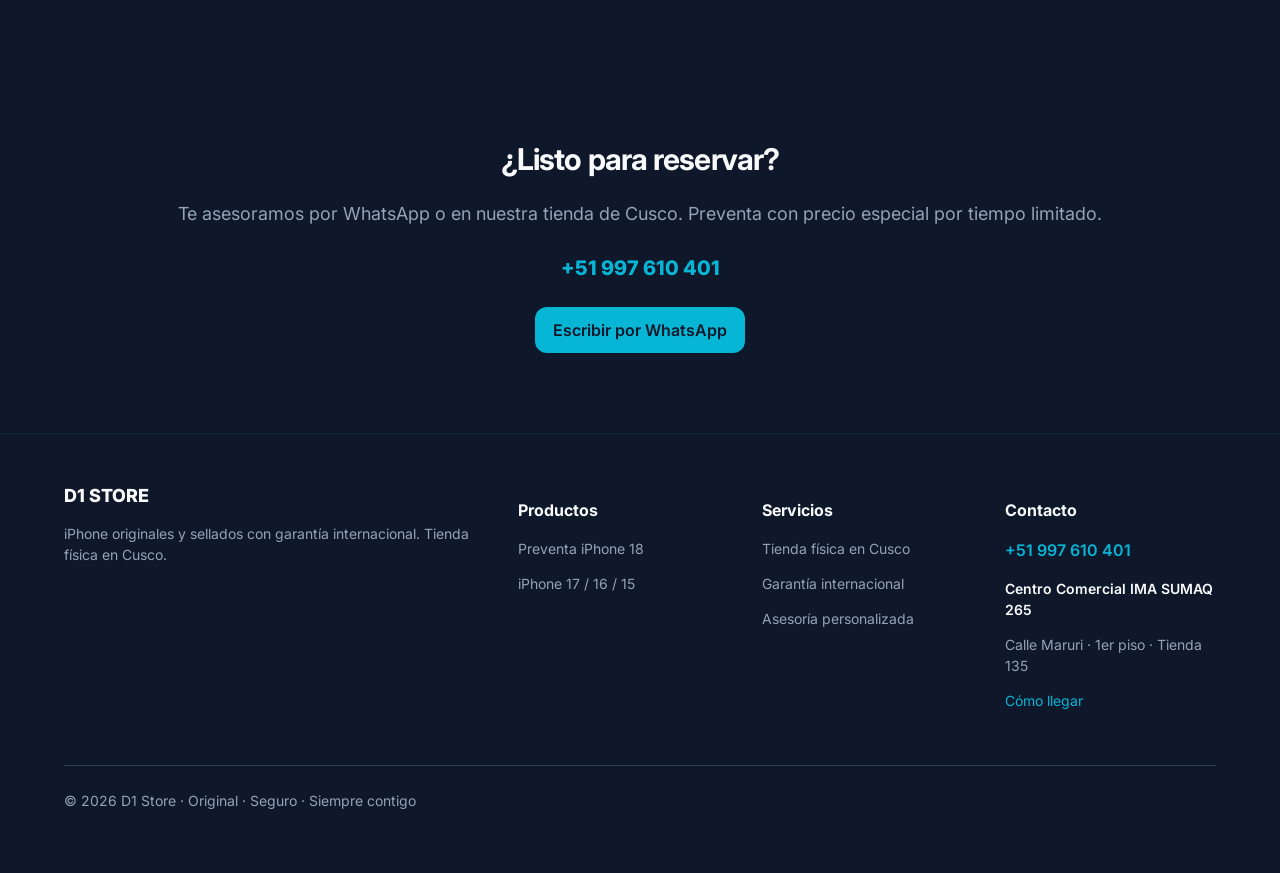
==== commit 0e18b35d: "Cambiar Consultar por Comprar Ahora en catálogo" ====
--- a/index.html
+++ b/index.html
@@ -404,7 +404,11 @@
     ];
 
     const soles = (n) => "S/ " + n.toLocaleString("es-PE");
-    const wa = (p) => "https://wa.me/51997610401?text=" + encodeURIComponent("Hola, quiero consultar " + p.name + " " + p.storage);
+    const wa = (p) => "https://wa.me/51997610401?text=" + encodeURIComponent(
+      p.preventa
+        ? "Hola, quiero información sobre la preventa del " + p.name + " de " + p.storage
+        : "Hola, quiero comprar el " + p.name + " de " + p.storage
+    );
 
     function card(p) {
       const badge = p.tag ? `<span class="badge${p.tag === "nuevo" ? " nuevo" : ""}">${p.tag === "preventa" ? "Preventa" : "Nuevo"}</span>` : "";
@@ -422,7 +426,7 @@
             <div><p class="price">${soles(main)}</p><p class="kicker">${label}</p></div>
             <p class="tiny">${extra}</p>
           </div>
-          <a class="consult" href="${wa(p)}" target="_blank" rel="noopener">${p.preventa ? "Reservar ahora" : "Consultar"}</a>
+          <a class="consult" href="${wa(p)}" target="_blank" rel="noopener">${p.preventa ? "Reservar ahora" : "Comprar Ahora!"}</a>
         </div>
       </article>`;
     }
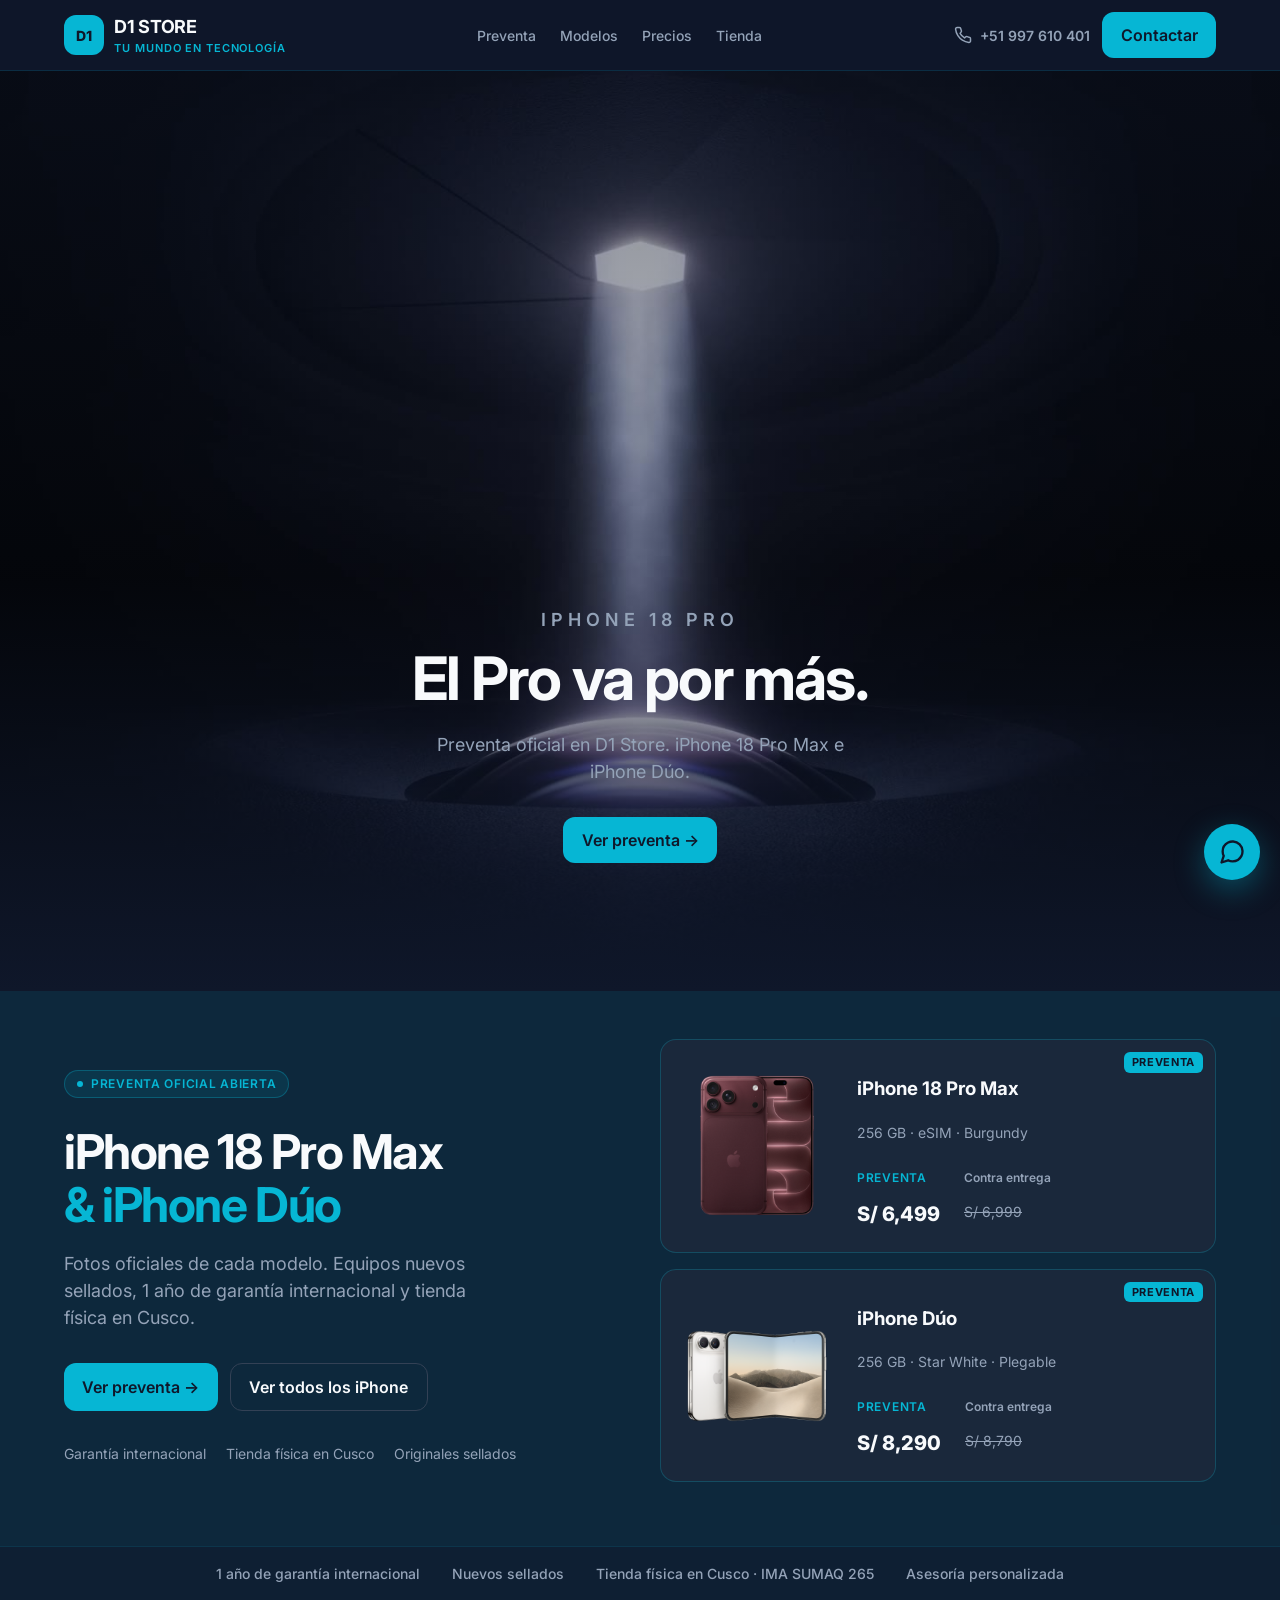
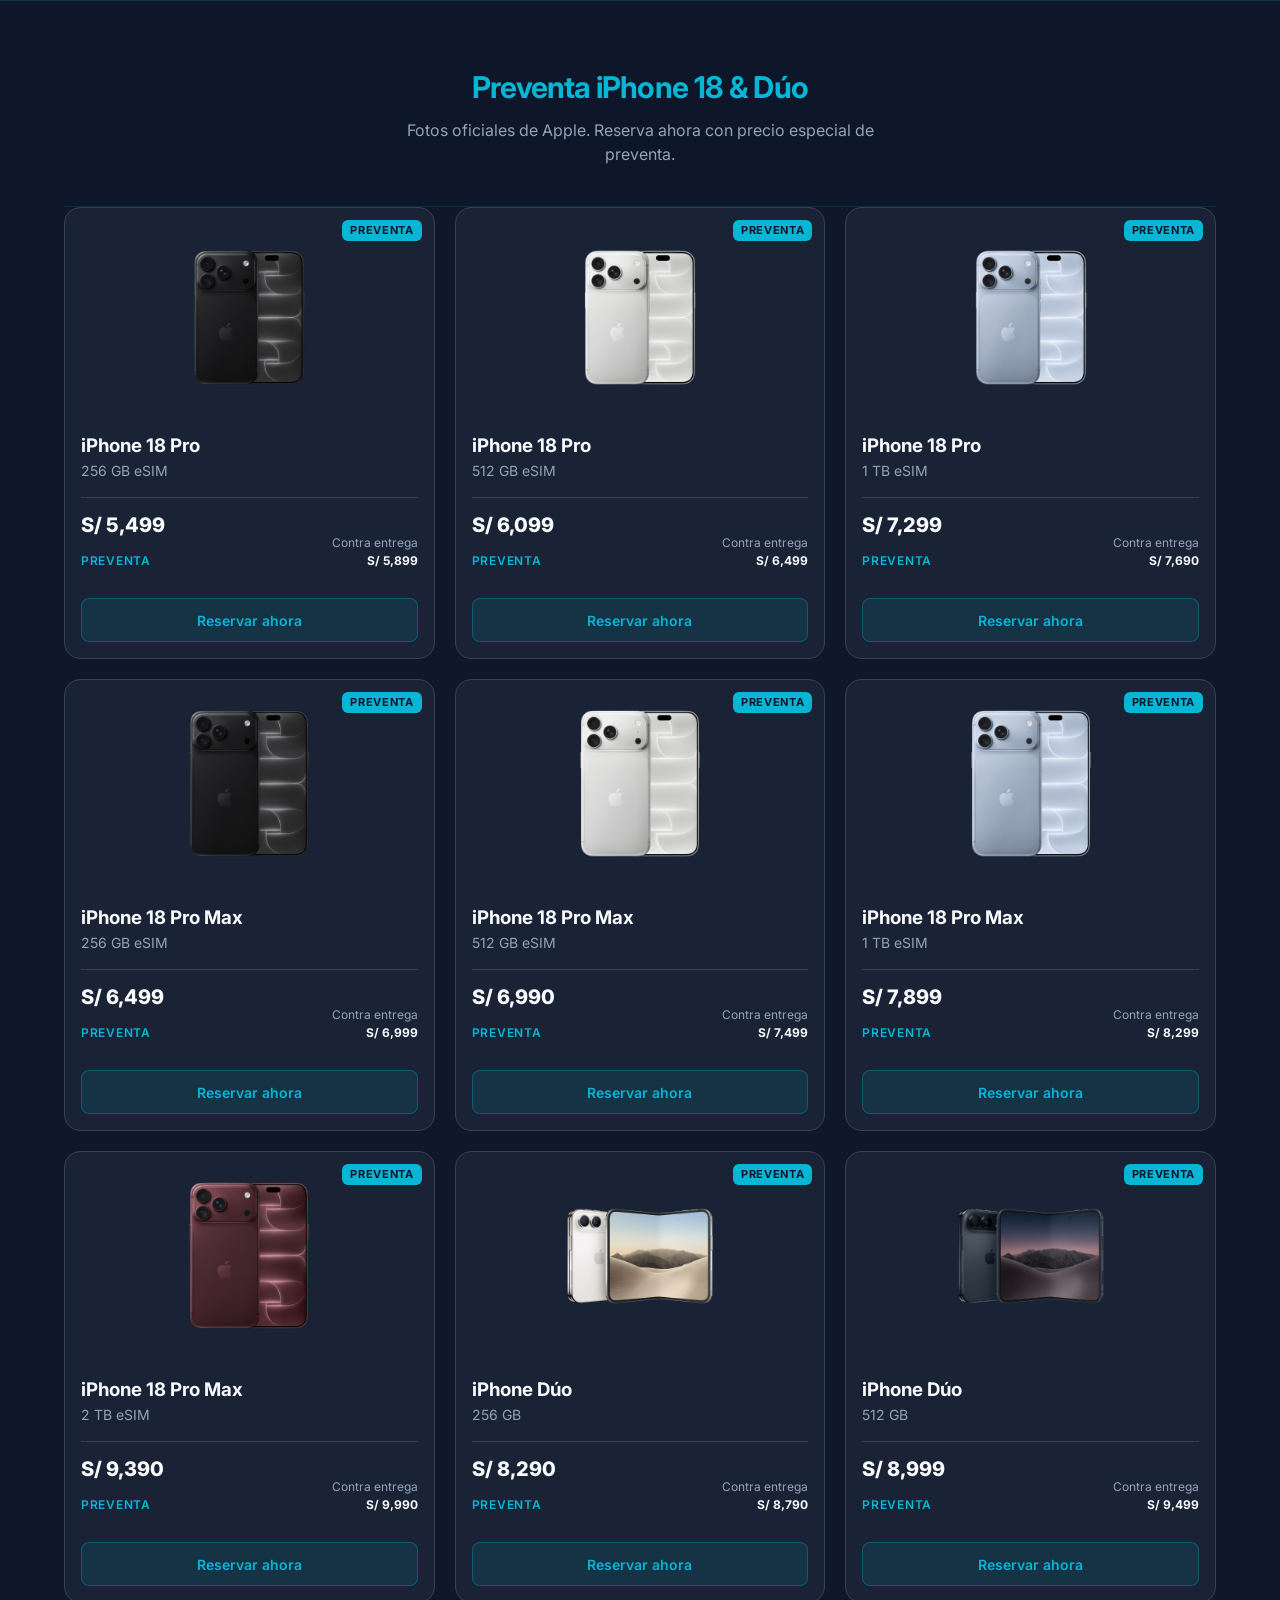
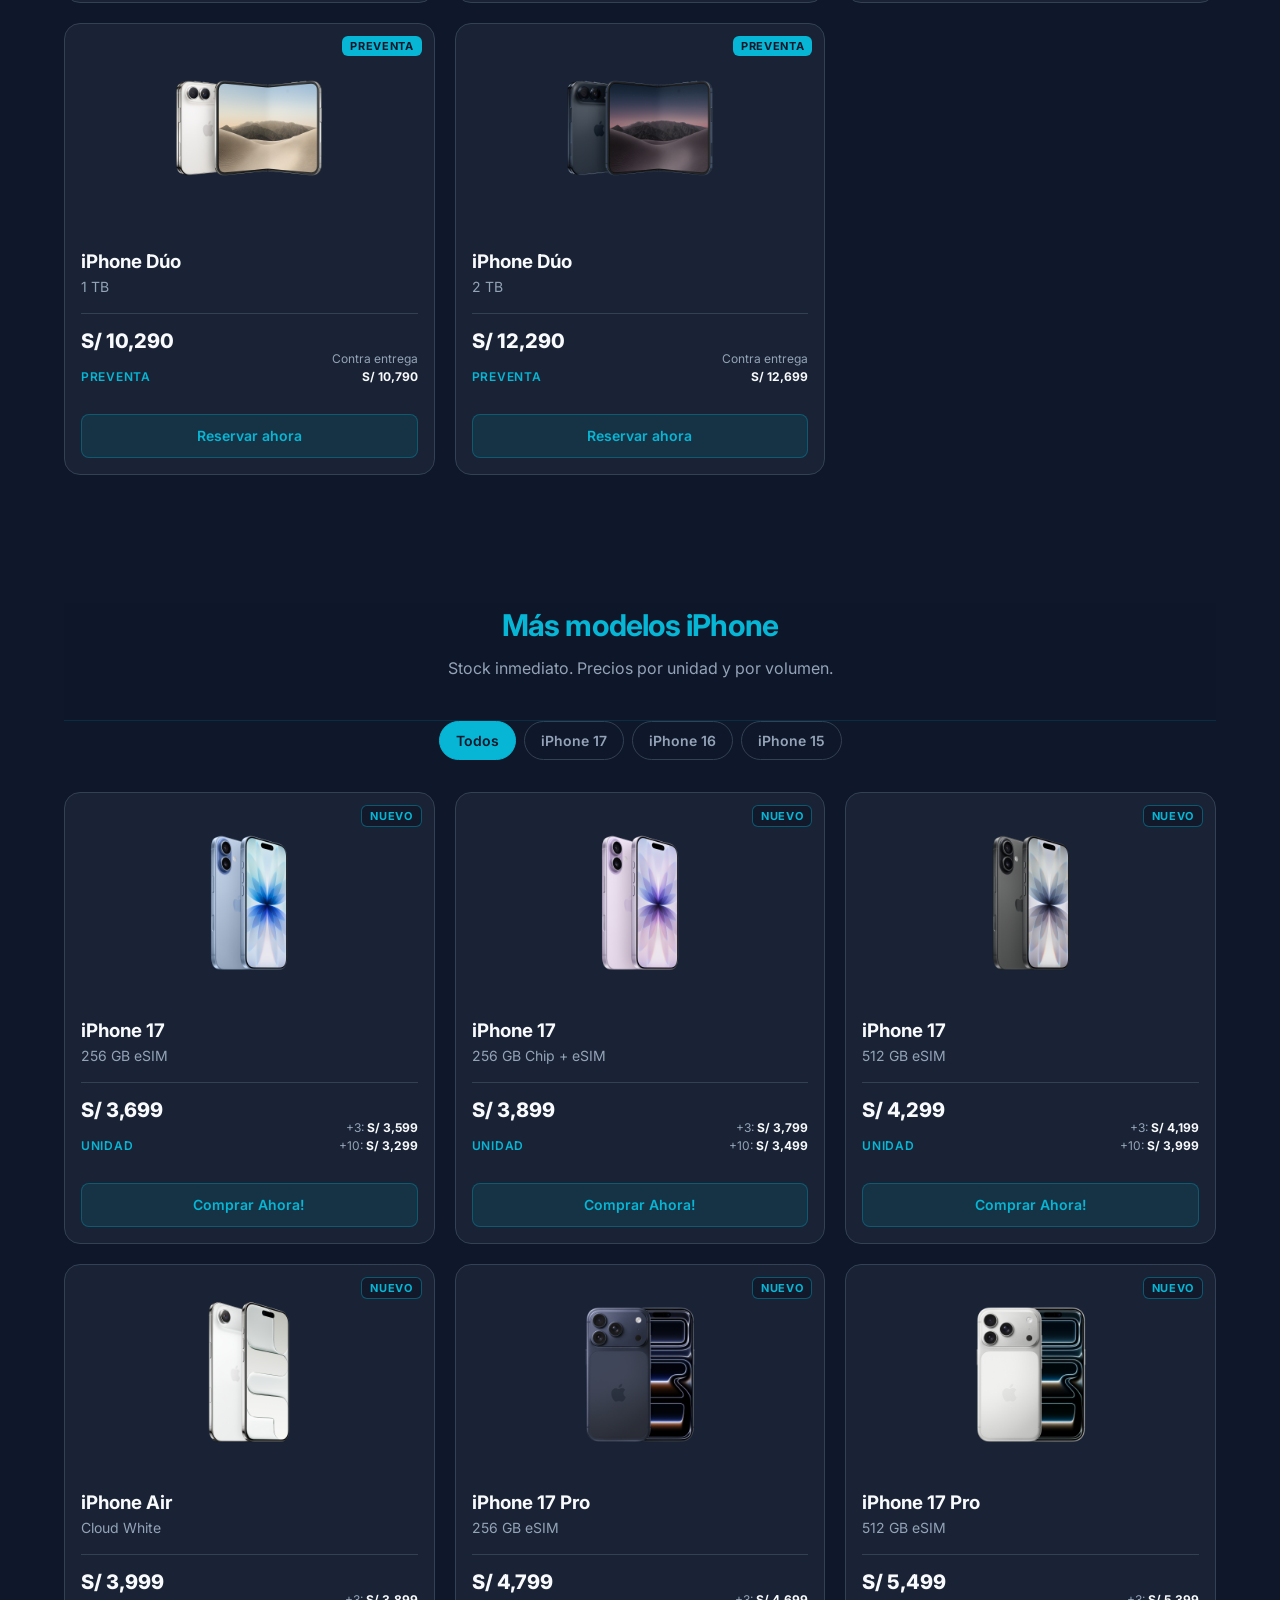
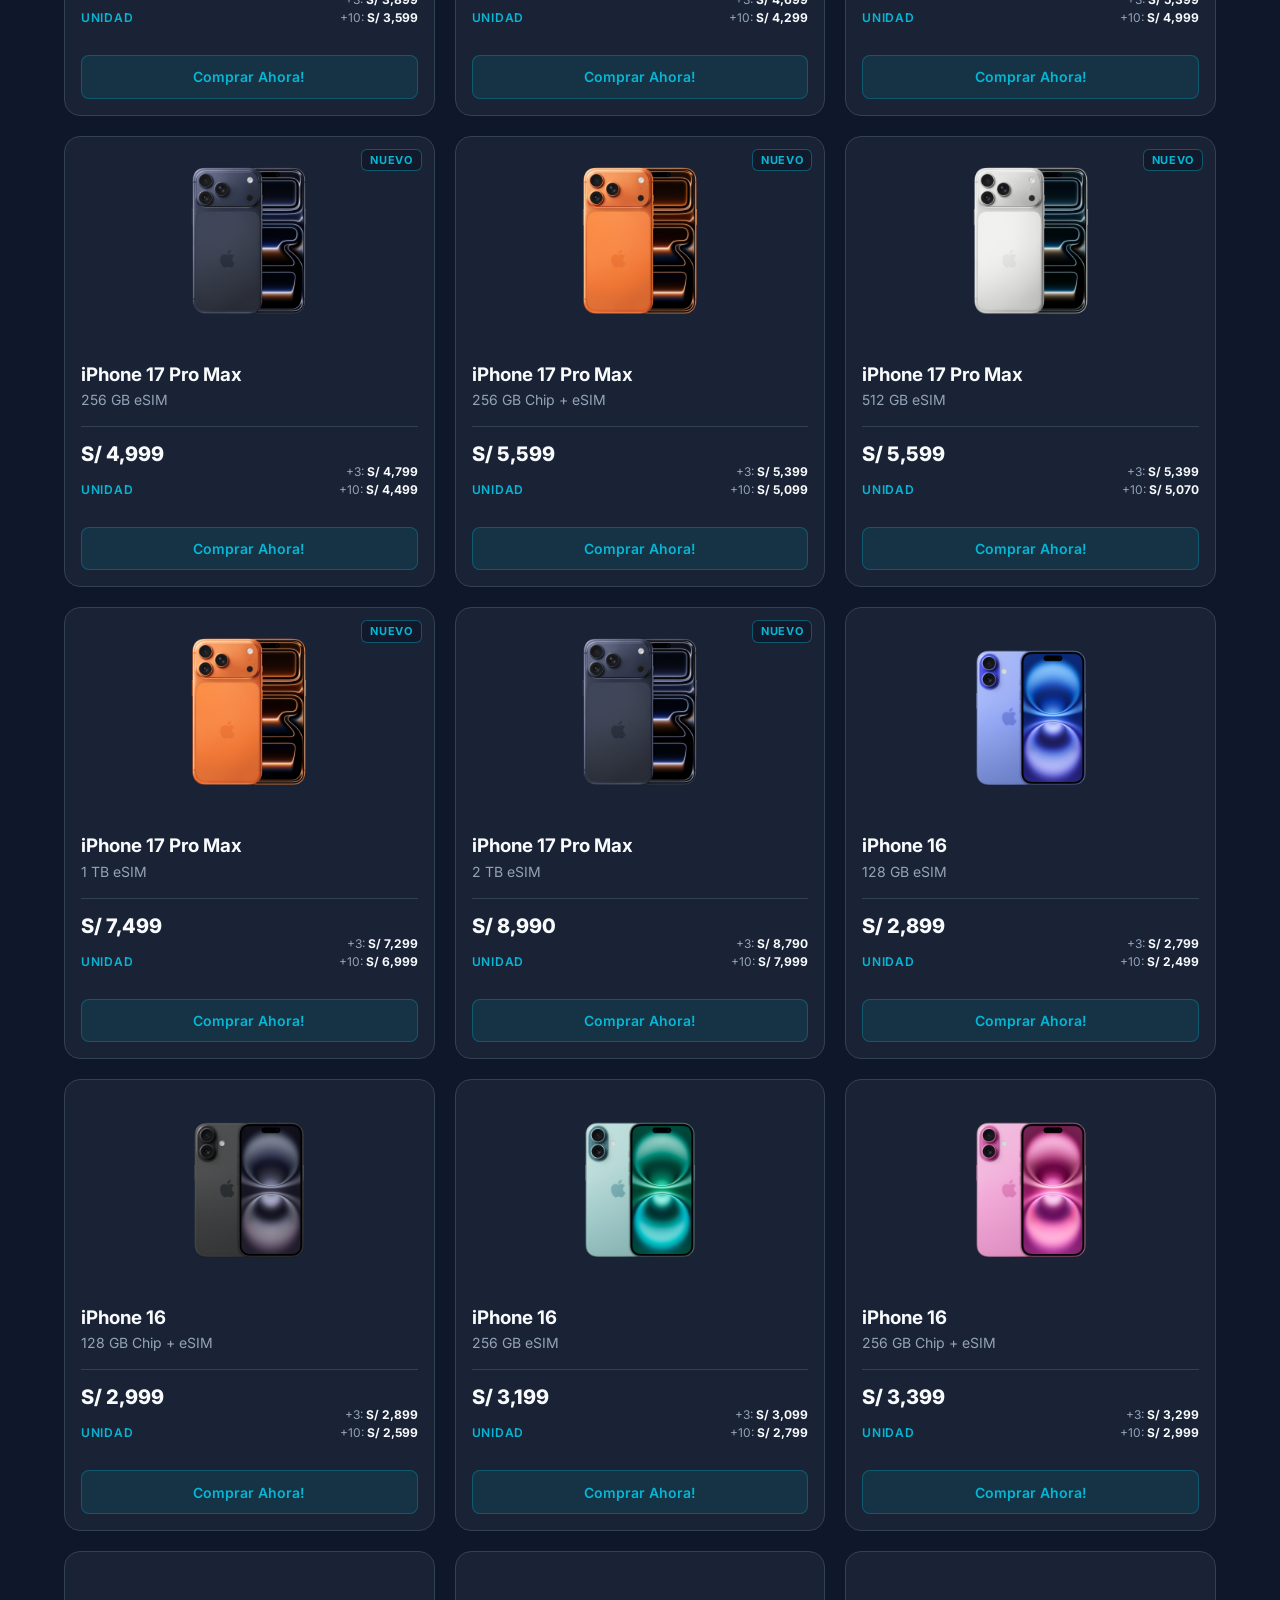
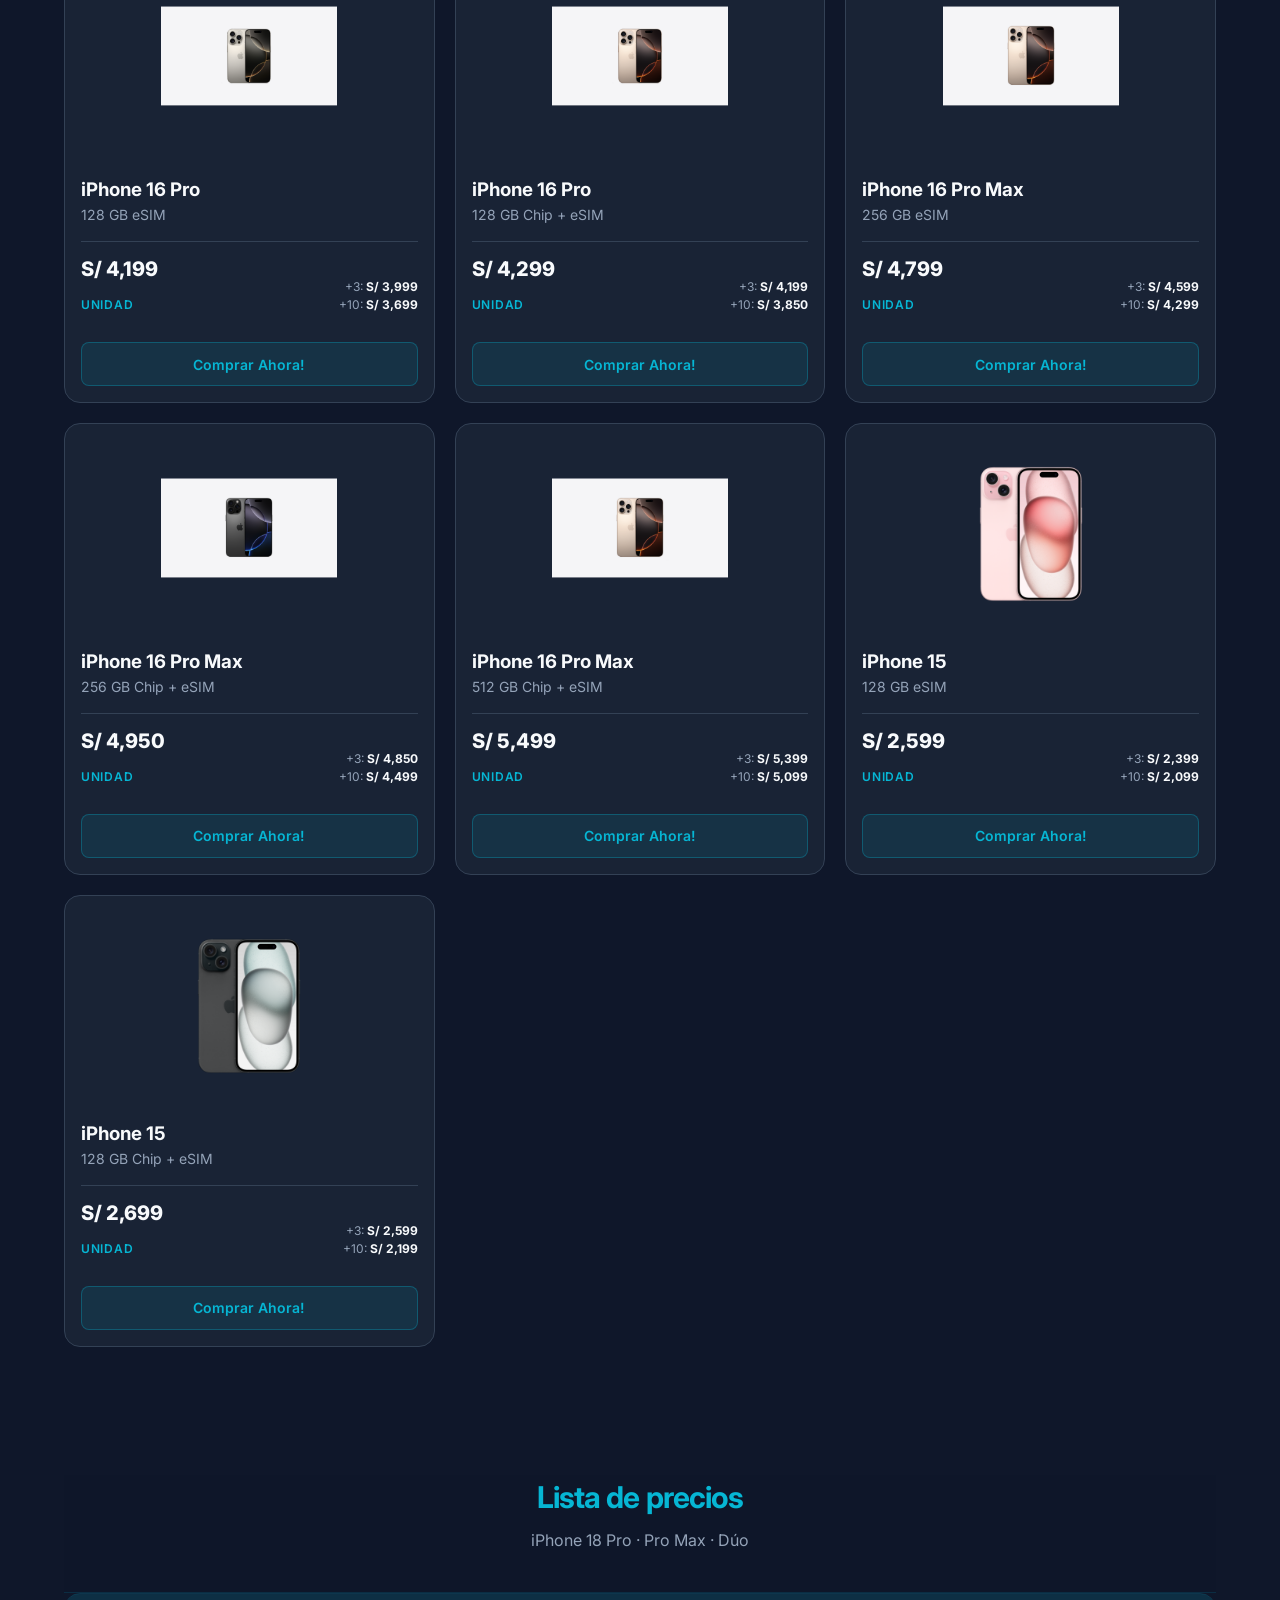
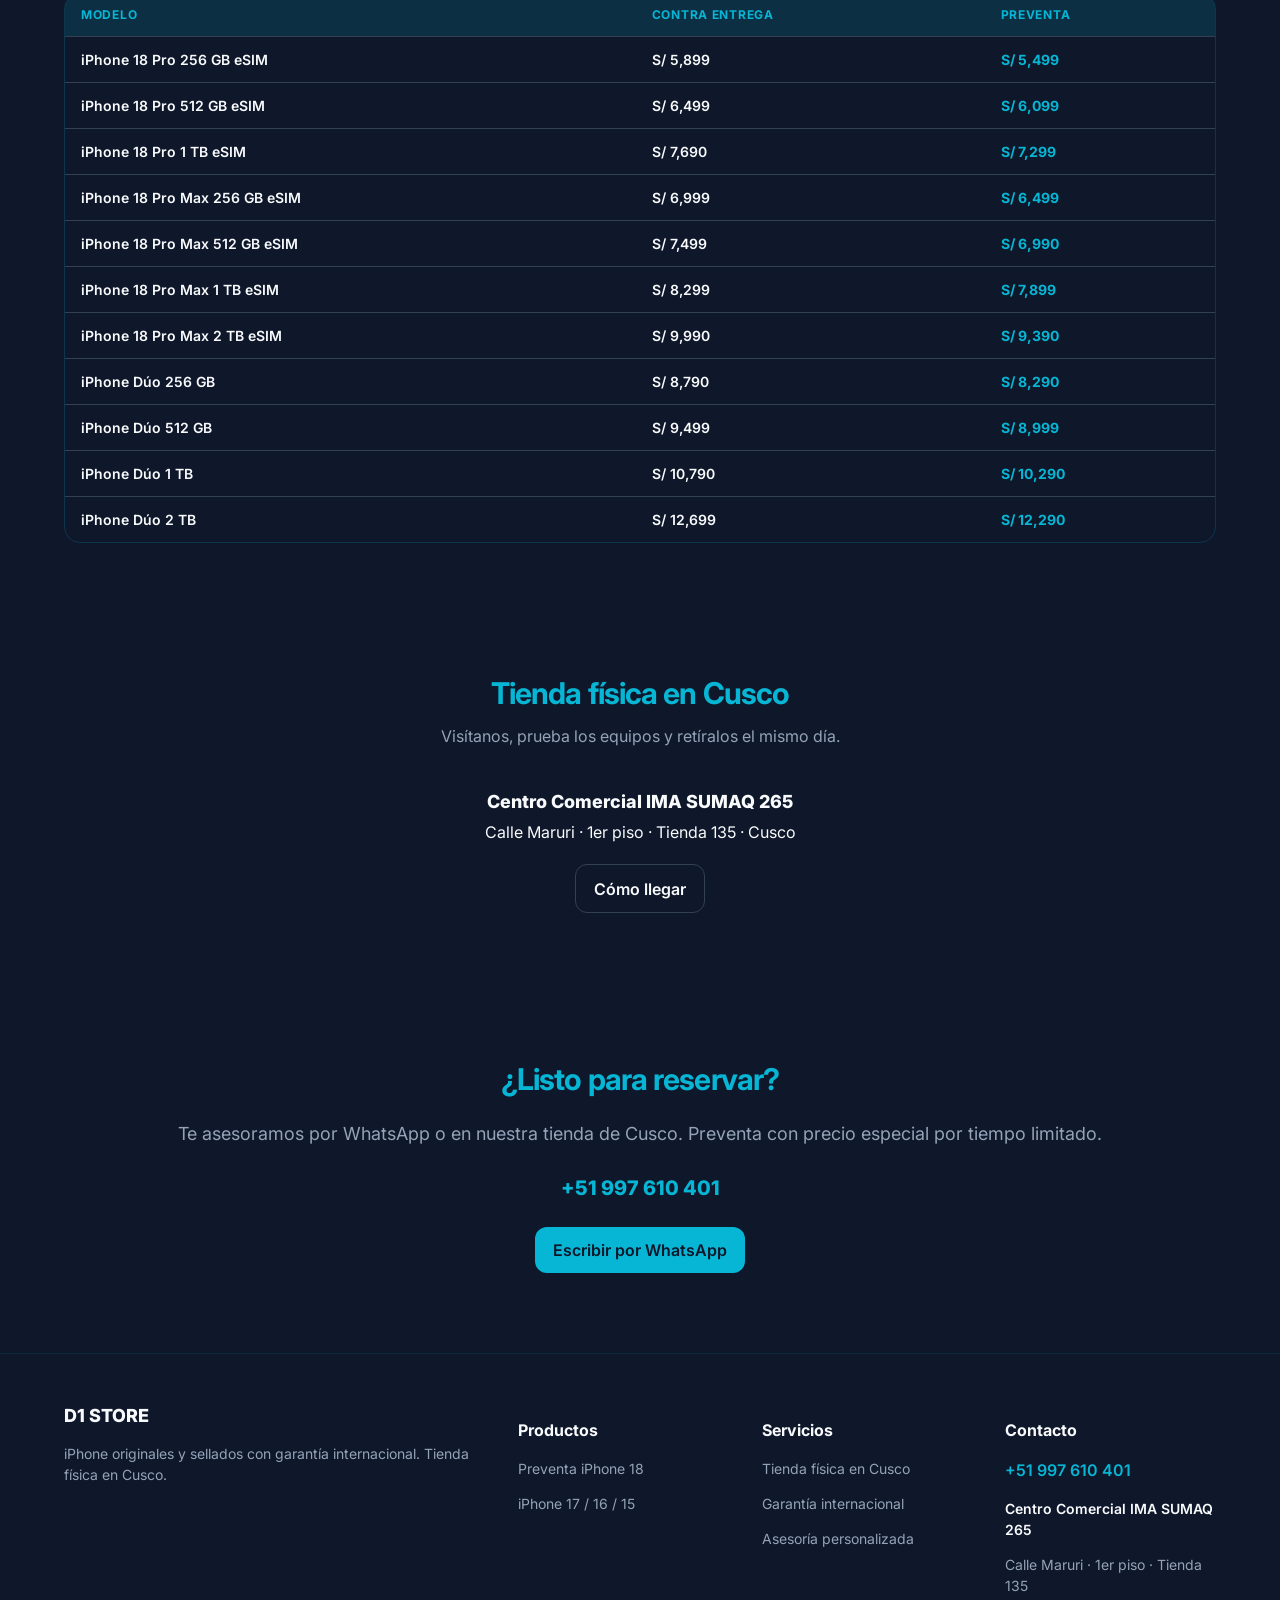
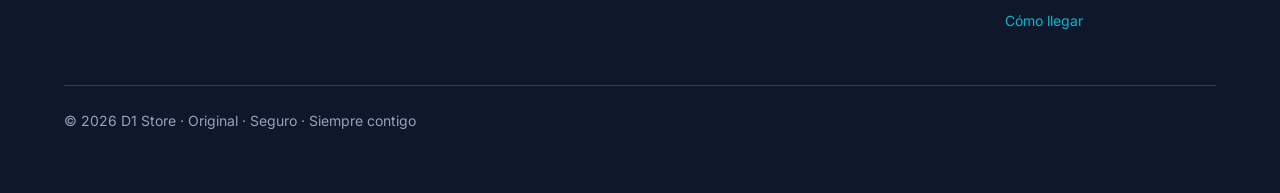
==== commit 98539163: "Hero con video iPhone 18 Pro y animaciones al scroll" ====
--- a/index.html
+++ b/index.html
@@ -80,7 +80,8 @@
     }
     .dot { width: 6px; height: 6px; border-radius: 50%; background: var(--primary); }
     h1 { font-size: clamp(2rem, 5vw, 3rem); line-height: 1.1; letter-spacing: -0.03em; margin: 1rem 0; }
-    h1 span { display: block; color: var(--primary); }
+    h1 > .words { display: block; }
+    h1 > .words:last-child { color: var(--primary); }
     .lede { max-width: 28rem; color: var(--muted); font-size: 1.125rem; }
     .hero-actions { display: flex; flex-wrap: wrap; gap: 0.75rem; margin: 2rem 0; }
     .trust-list { display: flex; flex-wrap: wrap; gap: 0.5rem 1.25rem; padding: 0; margin: 0; list-style: none; color: var(--muted); font-size: 14px; }
@@ -173,6 +174,35 @@
       display: grid; place-items: center; box-shadow: 0 10px 30px color-mix(in srgb, var(--primary) 35%, transparent);
     }
     .icon { width: 18px; height: 18px; fill: none; stroke: currentColor; stroke-width: 2; stroke-linecap: round; stroke-linejoin: round; }
+    .film {
+      position: relative; isolation: isolate;
+      min-height: 88vh; overflow: hidden; background: #000;
+    }
+    .film video { position: absolute; inset: 0; width: 100%; height: 100%; object-fit: cover; }
+    .film-shade {
+      position: absolute; inset: 0;
+      background: linear-gradient(to top, var(--bg) 0%, color-mix(in srgb, var(--bg) 25%, transparent) 45%, color-mix(in srgb, var(--bg) 50%, transparent) 100%);
+    }
+    .film-copy {
+      position: relative; z-index: 2;
+      min-height: 88vh; max-width: 48rem; margin: 0 auto;
+      display: flex; flex-direction: column; align-items: center; justify-content: flex-end;
+      text-align: center; padding: 7rem 1rem 4rem;
+    }
+    .film-copy .kicker { letter-spacing: 0.28em; margin-bottom: 0.75rem; }
+    .film-copy h1 { font-size: clamp(2.25rem, 6vw, 3.75rem); margin: 0; }
+    .film-copy p { color: var(--muted); font-size: 1.125rem; max-width: 26rem; margin: 1.25rem 0 0; }
+    .film-copy .btn { margin-top: 2rem; }
+    .reveal {
+      opacity: 0; transform: translateY(1.25rem); filter: blur(8px);
+      transition: opacity 0.7s cubic-bezier(0.2, 0, 0, 1), transform 0.7s cubic-bezier(0.2, 0, 0, 1), filter 0.7s cubic-bezier(0.2, 0, 0, 1);
+    }
+    .reveal.in { opacity: 1; transform: none; filter: none; }
+    .word {
+      display: inline-block; opacity: 0; transform: translateY(0.4em); filter: blur(6px);
+      transition: opacity 0.55s cubic-bezier(0.2, 0, 0, 1), transform 0.55s cubic-bezier(0.2, 0, 0, 1), filter 0.55s cubic-bezier(0.2, 0, 0, 1);
+    }
+    .in > .word, .in .word { opacity: 1; transform: none; filter: none; }
     @media (min-width: 640px) {
       .grid { grid-template-columns: 1fr 1fr; }
       .hero-card img { height: 192px; }
@@ -187,6 +217,9 @@
     }
     @media (prefers-reduced-motion: reduce) {
       html { scroll-behavior: auto; }
+      .reveal, .word {
+        opacity: 1 !important; transform: none !important; filter: none !important; transition: none !important;
+      }
     }
   </style>
 </head>
@@ -216,11 +249,27 @@
     </nav>
   </header>
 
-  <section class="hero" id="inicio">
+  <section class="film" id="inicio">
+    <video autoplay muted loop playsinline poster="public/videos/iphone-18-pro-hero.jpg" aria-label="Video del iPhone 18 Pro">
+      <source src="public/videos/iphone-18-pro-hero.mp4" type="video/mp4" />
+    </video>
+    <div class="film-shade"></div>
+    <div class="film-copy">
+      <p class="kicker">iPhone 18 Pro</p>
+      <h1 class="words" data-words="El Pro va por más."></h1>
+      <p>Preventa oficial en D1 Store. iPhone 18 Pro Max e iPhone Dúo.</p>
+      <a class="btn btn-primary" href="#preventa">Ver preventa →</a>
+    </div>
+  </section>
+
+  <section class="hero">
     <div class="wrap hero-grid">
       <div>
         <p class="pill"><span class="dot"></span> Preventa oficial abierta</p>
-        <h1>iPhone 18 Pro Max<span>& iPhone Dúo</span></h1>
+        <h1>
+          <span class="words" data-words="iPhone 18 Pro Max"></span>
+          <span class="words" data-words="& iPhone Dúo"></span>
+        </h1>
         <p class="lede">Fotos oficiales de cada modelo. Equipos nuevos sellados, 1 año de garantía internacional y tienda física en Cusco.</p>
         <div class="hero-actions">
           <a class="btn btn-primary" href="#preventa">Ver preventa →</a>
@@ -273,7 +322,7 @@
   <section id="preventa">
     <div class="wrap">
       <header class="center">
-        <h2>Preventa <span>iPhone 18</span> & Dúo</h2>
+        <h2 class="words" data-words="Preventa iPhone 18 & Dúo"></h2>
         <p class="sub">Fotos oficiales de Apple. Reserva ahora con precio especial de preventa.</p>
       </header>
       <div class="grid" id="preventa-grid"></div>
@@ -283,7 +332,7 @@
   <section id="modelos" style="background:var(--bg)">
     <div class="wrap">
       <header class="center">
-        <h2>Más modelos <span>iPhone</span></h2>
+        <h2 class="words" data-words="Más modelos iPhone"></h2>
         <p class="sub">Stock inmediato. Precios por unidad y por volumen.</p>
       </header>
       <div class="tabs" id="tabs">
@@ -299,7 +348,7 @@
   <section id="precios">
     <div class="wrap">
       <header class="center">
-        <h2>Lista de <span>precios</span></h2>
+        <h2 class="words" data-words="Lista de precios"></h2>
         <p class="sub">iPhone 18 Pro · Pro Max · Dúo</p>
       </header>
       <div class="table-wrap">
@@ -315,7 +364,7 @@
 
   <section id="tienda">
     <div class="wrap center">
-      <h2>Tienda física en <span>Cusco</span></h2>
+      <h2 class="words" data-words="Tienda física en Cusco"></h2>
       <p class="sub">Visítanos, prueba los equipos y retíralos el mismo día.</p>
       <p style="font-size:1.125rem;font-weight:800;margin:0">Centro Comercial IMA SUMAQ 265</p>
       <p class="muted" style="margin:0.35rem 0 1.25rem">Calle Maruri · 1er piso · Tienda 135 · Cusco</p>
@@ -324,7 +373,7 @@
   </section>
 
   <section class="cta" id="contacto">
-    <h2>¿Listo para reservar?</h2>
+    <h2 class="words" data-words="¿Listo para reservar?"></h2>
     <p>Te asesoramos por WhatsApp o en nuestra tienda de Cusco. Preventa con precio especial por tiempo limitado.</p>
     <a class="wa-big" href="https://wa.me/51997610401?text=Hola%2C%20quiero%20informaci%C3%B3n%20sobre%20la%20preventa%20del%20iPhone%2018%20Pro%20Max%20%2F%20iPhone%20D%C3%BAo" target="_blank" rel="noopener">+51 997 610 401</a>
     <div>
@@ -449,6 +498,41 @@
     document.getElementById("price-rows").innerHTML = PRODUCTS.filter((p) => p.preventa && p.contra).map((p) =>
       `<tr><td class="strong">${p.name} ${p.storage}</td><td class="strong">${soles(p.contra)}</td><td class="cyan">${soles(p.preventa)}</td></tr>`
     ).join("");
+
+    const reduce = window.matchMedia("(prefers-reduced-motion: reduce)").matches;
+    function fillWords(el) {
+      const text = el.getAttribute("data-words") || el.textContent.trim();
+      const parts = text.split(" ");
+      el.innerHTML = parts.map((w, i) =>
+        `<span class="word" style="transition-delay:${i * 85}ms">${w}${i < parts.length - 1 ? "&nbsp;" : ""}</span>`
+      ).join("");
+    }
+    function watch(el) {
+      if (reduce) { el.classList.add("in"); return; }
+      const io = new IntersectionObserver(([entry]) => {
+        if (entry.isIntersecting) { el.classList.add("in"); io.disconnect(); }
+      }, { threshold: 0.16, rootMargin: "0px 0px -10% 0px" });
+      io.observe(el);
+    }
+    document.querySelectorAll(".words").forEach((el) => {
+      fillWords(el);
+      watch(el);
+    });
+    document.querySelectorAll(".hero-card, .bar, #preventa header, #modelos header, .table-wrap, #tienda, .cta").forEach((el) => {
+      el.classList.add("reveal");
+      watch(el);
+    });
+    function revealCards() {
+      document.querySelectorAll(".card").forEach((el) => {
+        if (el.dataset.watched) return;
+        el.dataset.watched = "1";
+        el.classList.add("reveal");
+        watch(el);
+      });
+    }
+    revealCards();
+    const tabs = document.getElementById("tabs");
+    tabs.addEventListener("click", () => setTimeout(revealCards, 0));
   </script>
 </body>
 </html>
